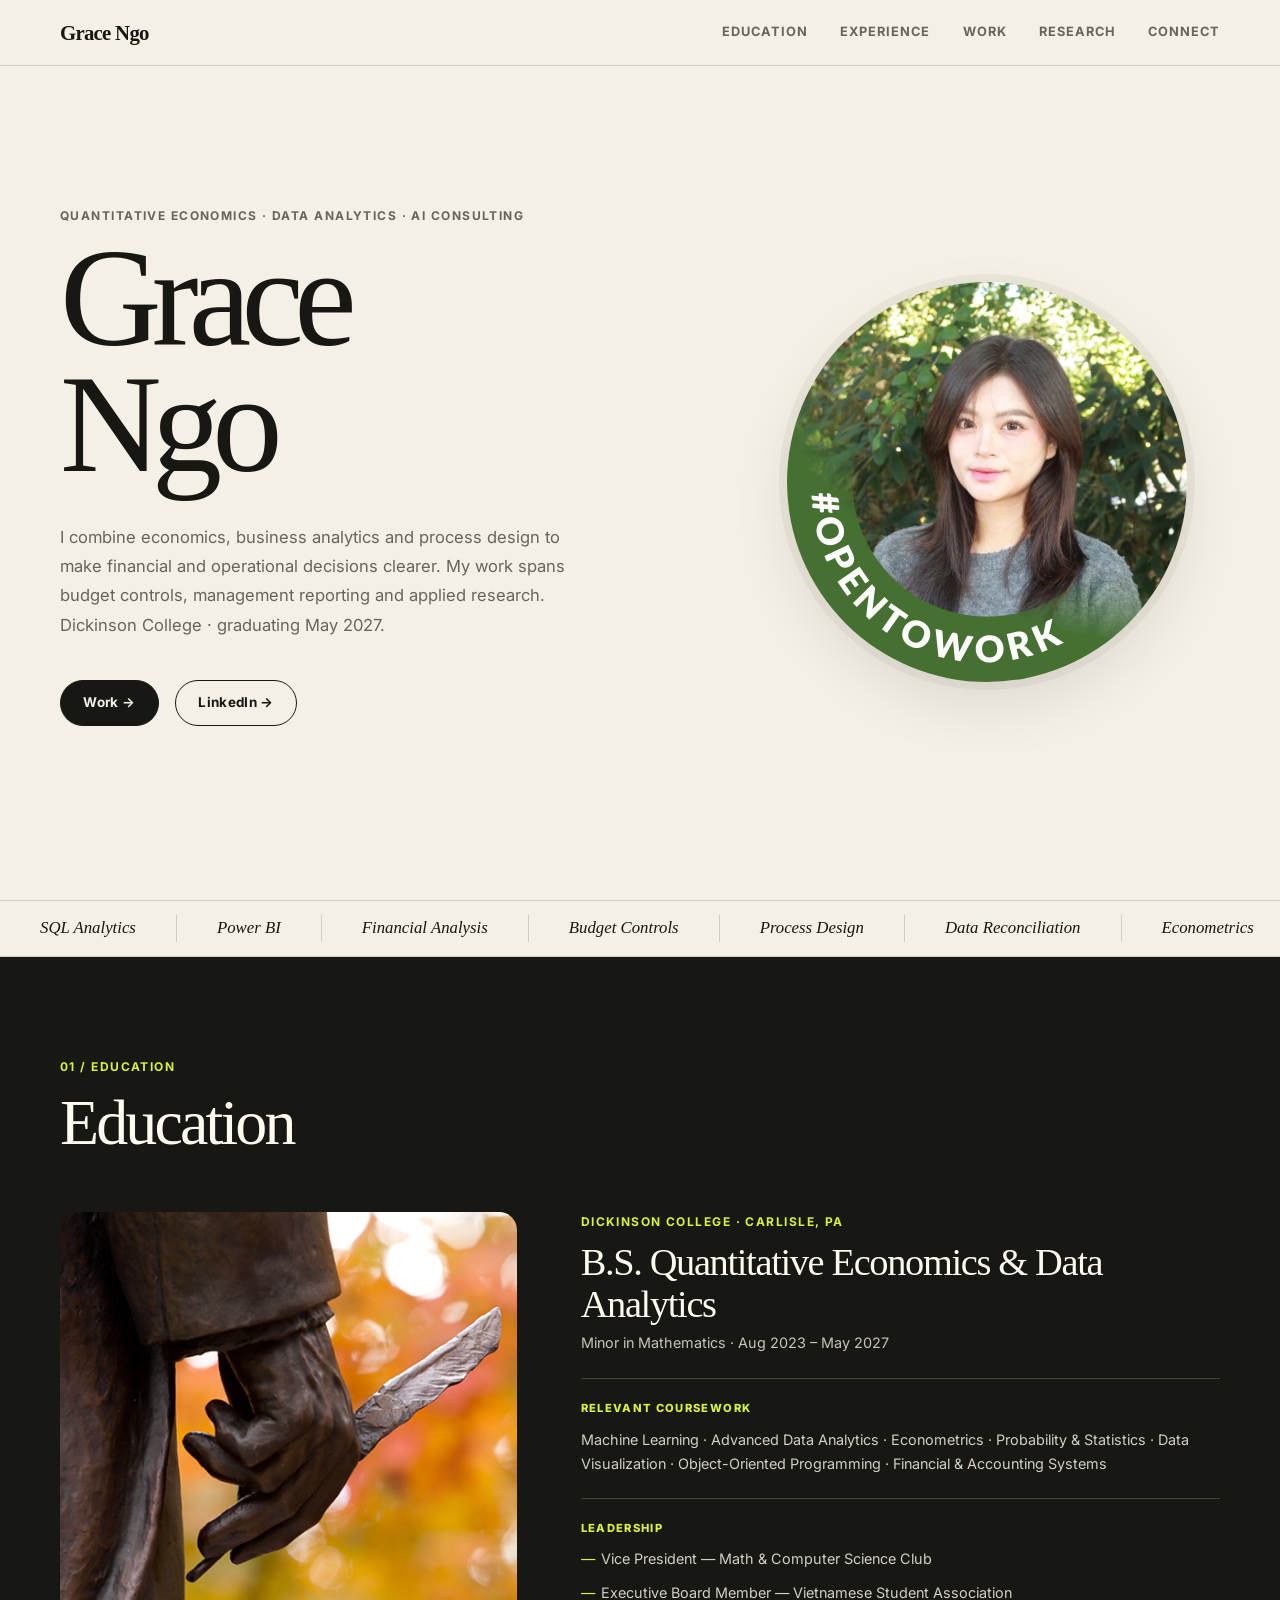
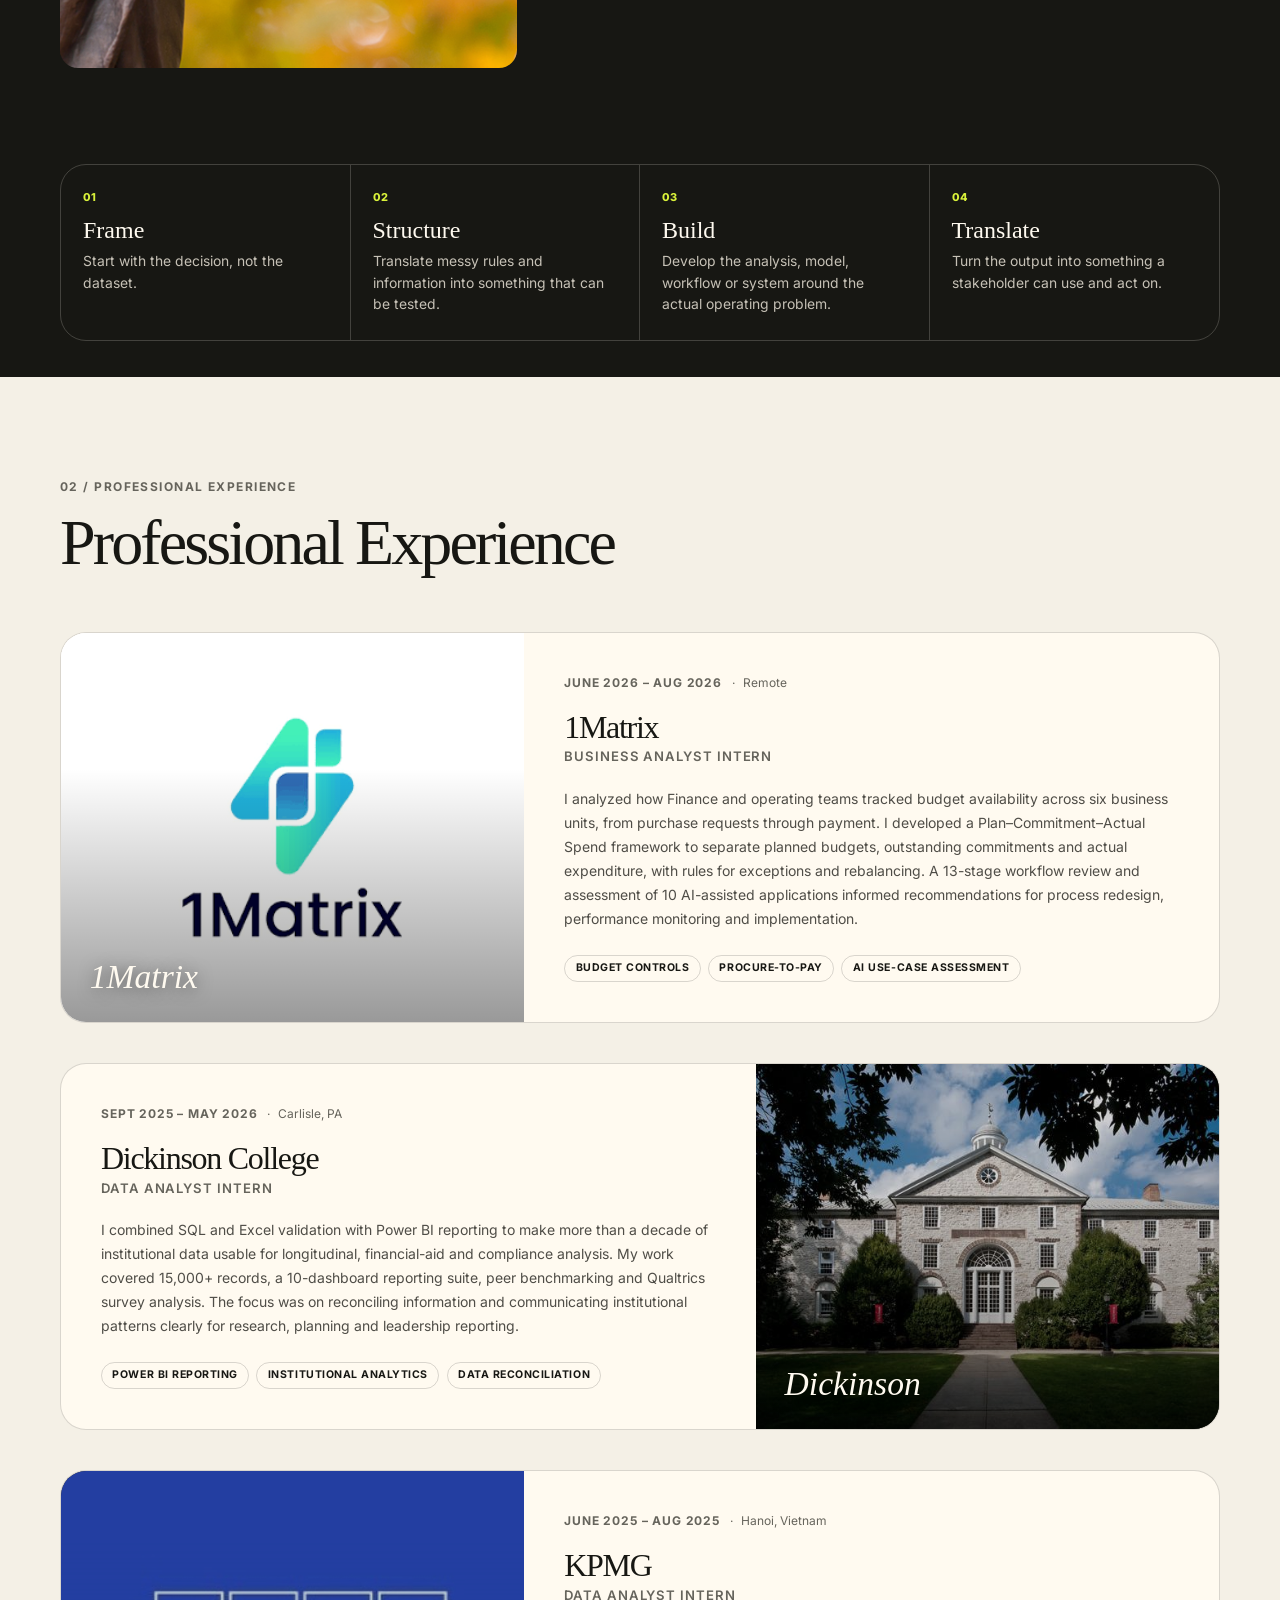
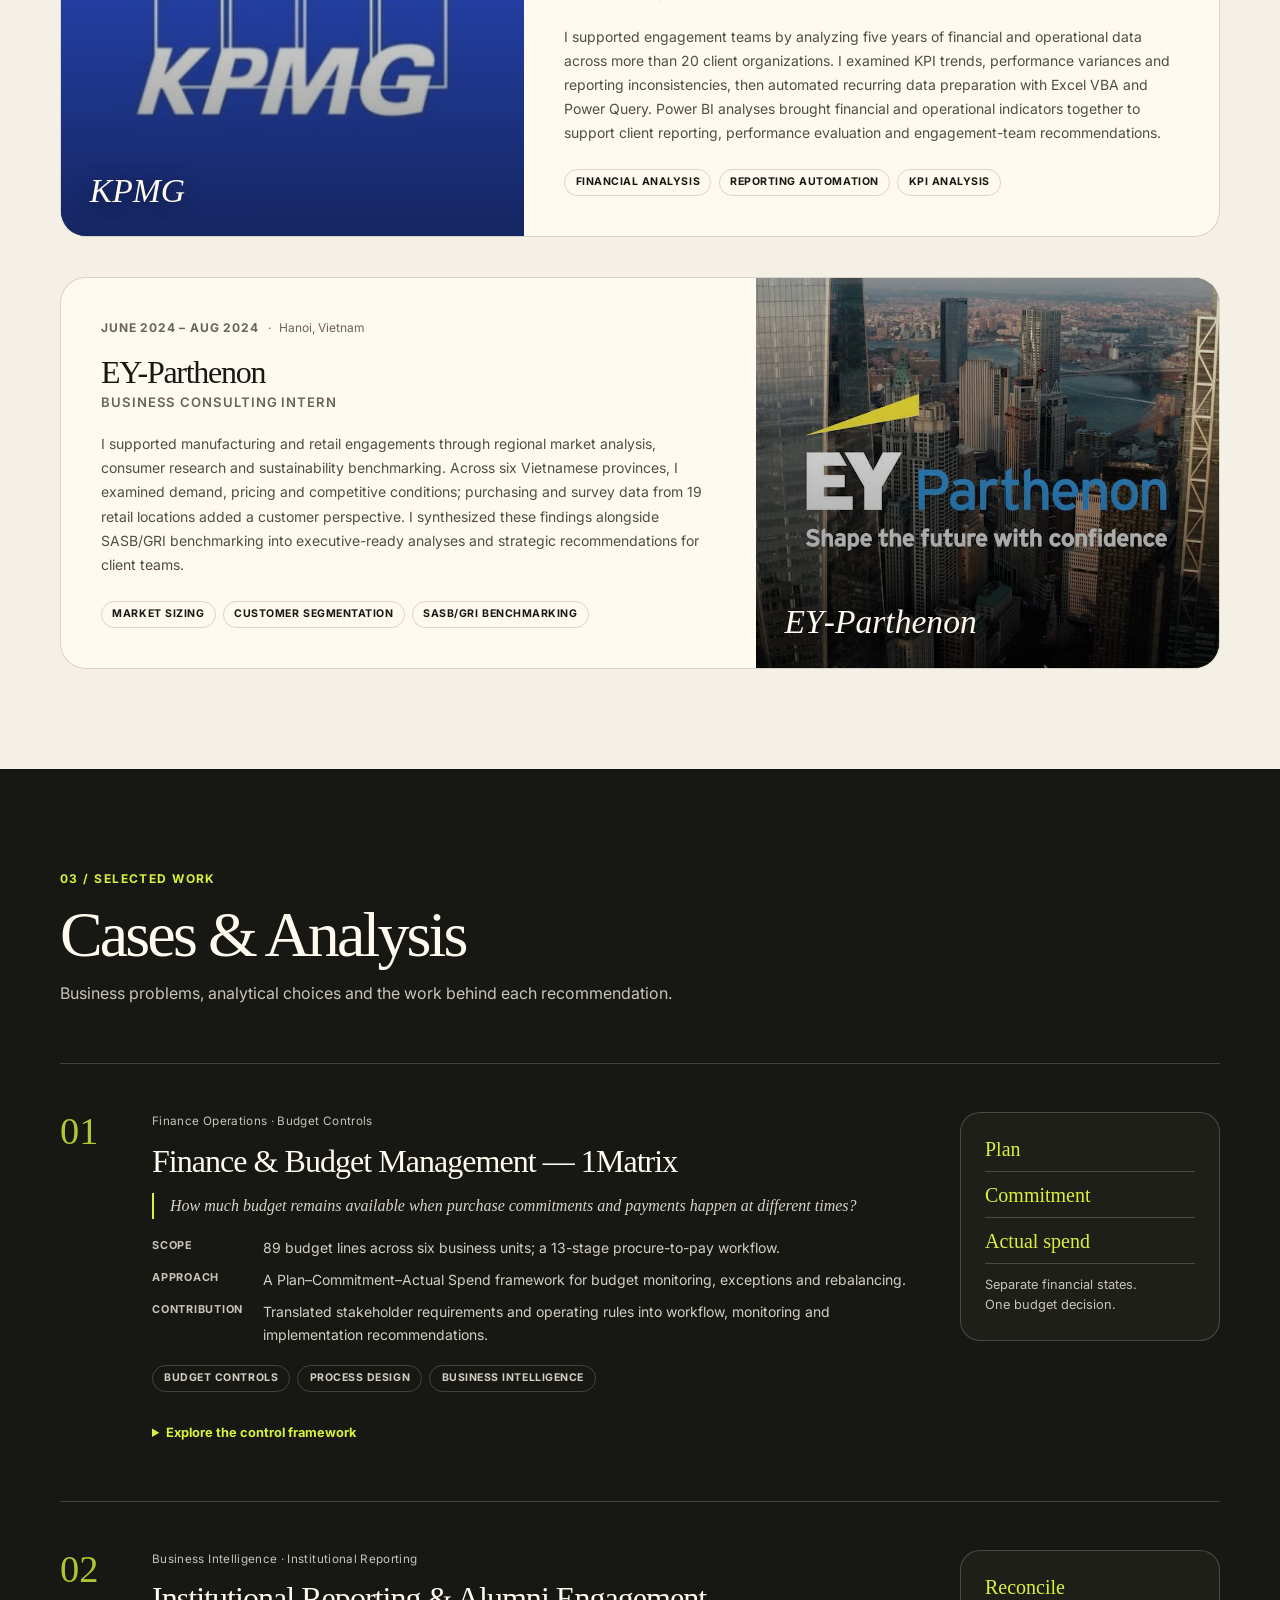
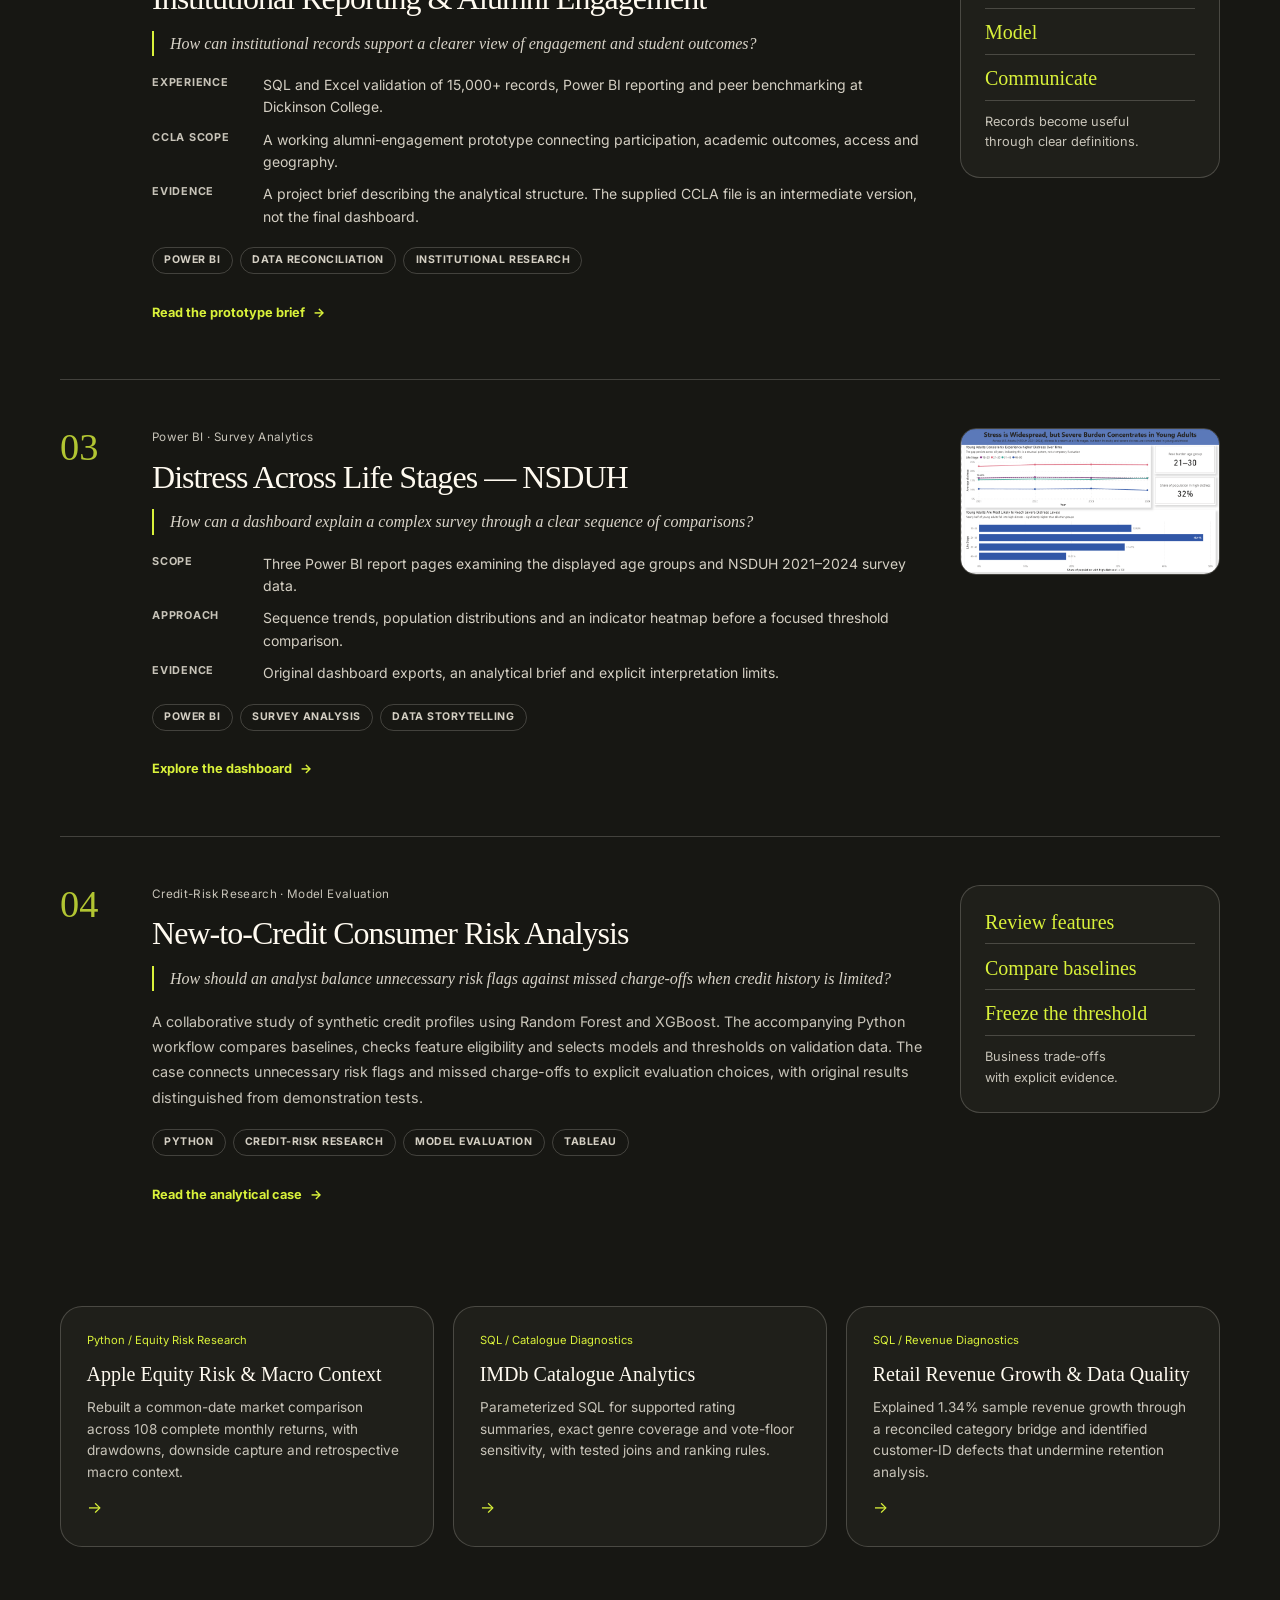
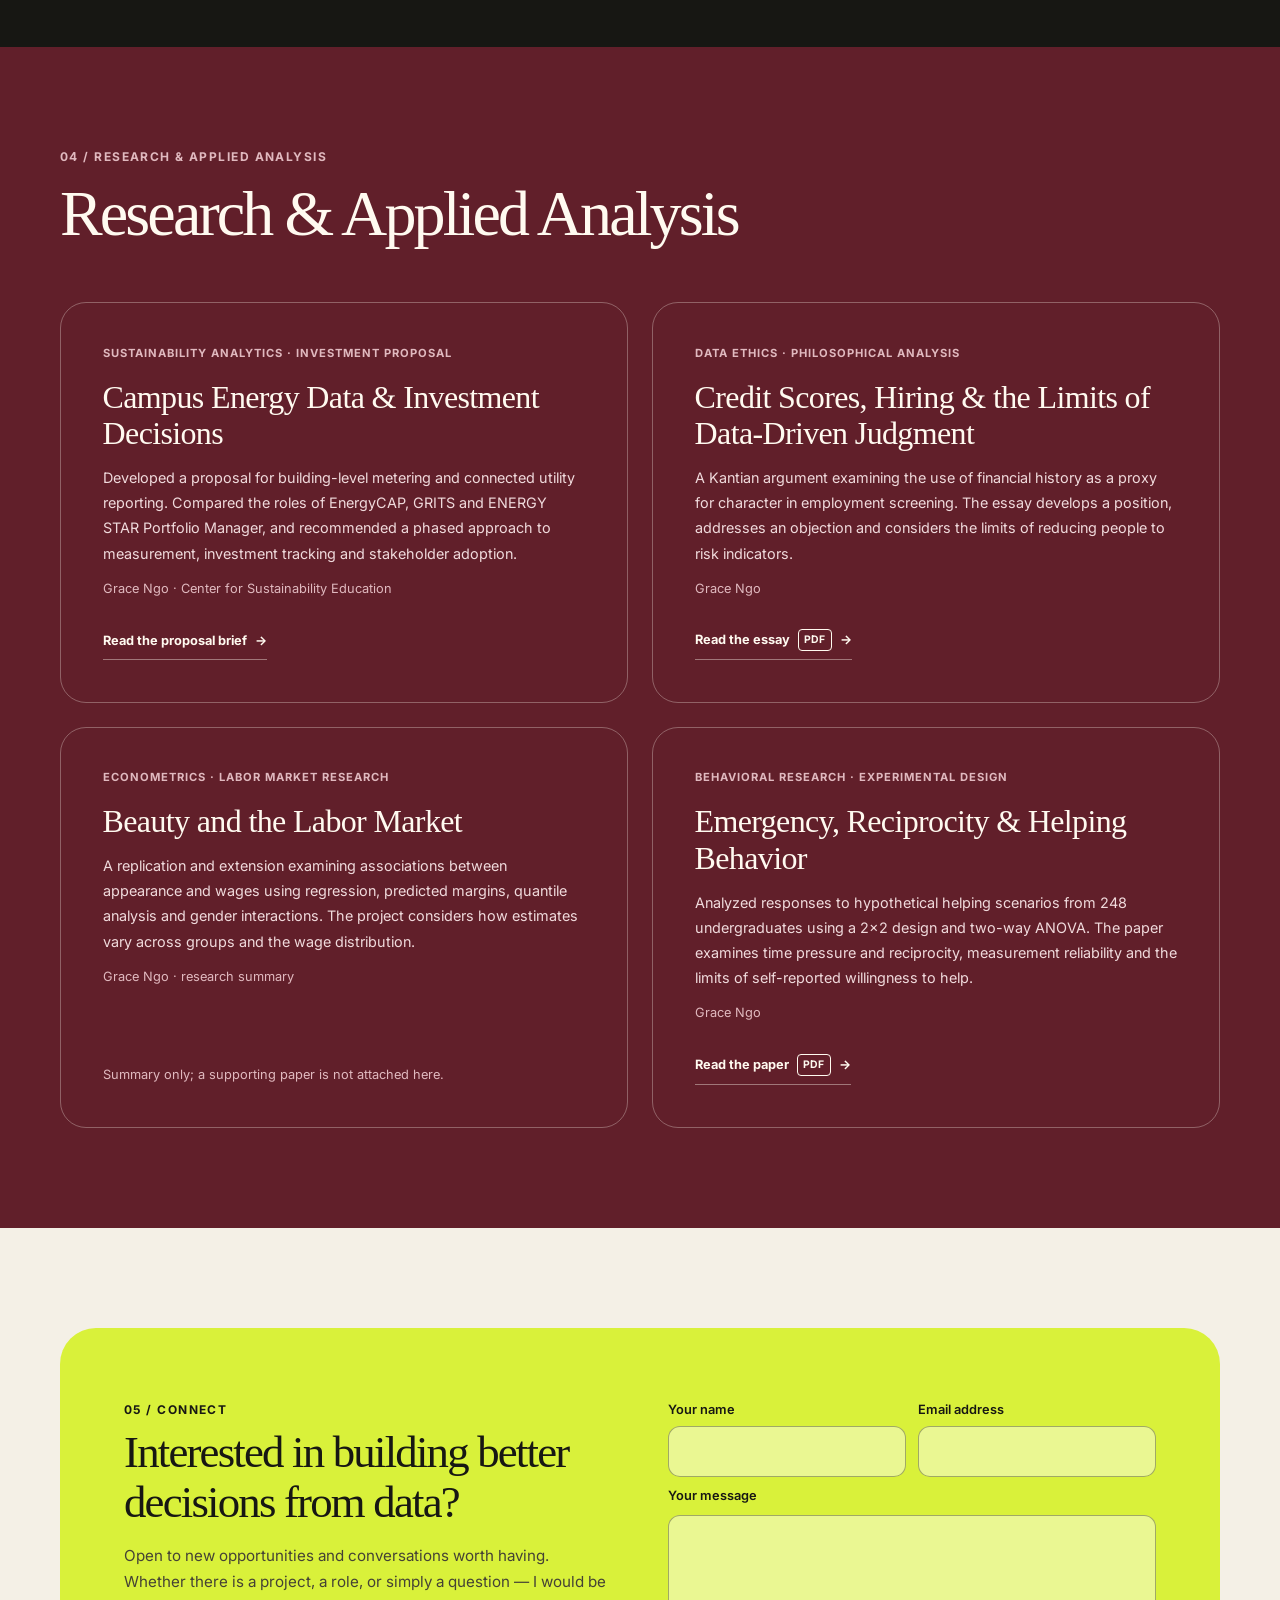
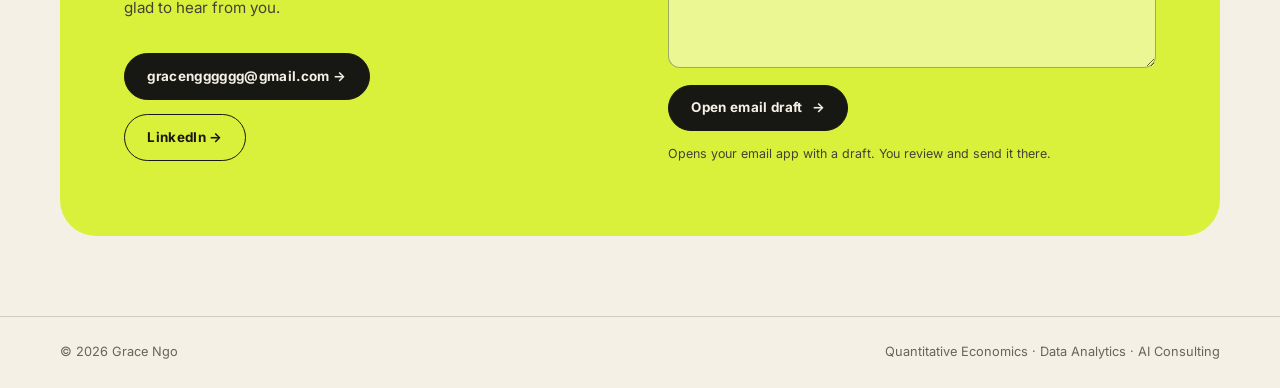
==== index.html @ 72fd86d3 "Publish final portfolio at canonical URL and update internship titles" ====
<!doctype html>
<html lang="en">
<head>
  <meta charset="UTF-8" />
  <meta name="viewport" content="width=device-width, initial-scale=1.0" />
  <title>Grace Ngo | Quantitative Economics &amp; Data Analytics</title>
  <meta name="description" content="Grace Ngo — working across financial systems, business intelligence, risk modeling, consulting and applied research." />
  <link rel="canonical" href="https://gracengg.github.io/" />
  <link rel="icon" type="image/svg+xml" href="favicon.svg" />
  <meta property="og:type" content="website" />
  <meta property="og:title" content="Grace Ngo | Data Analytics &amp; AI Consulting" />
  <meta property="og:description" content="Financial systems, business intelligence, risk modeling and AI consulting." />
  <meta property="og:url" content="https://gracengg.github.io/" />
  <meta property="og:image" content="https://gracengg.github.io/images/og-preview.jpg" />
  <link rel="stylesheet" href="css/style.css" />
  <link rel="preconnect" href="https://fonts.googleapis.com" />
  <link rel="preconnect" href="https://fonts.gstatic.com" crossorigin />
  <link href="https://fonts.googleapis.com/css2?family=Inter:wght@400;500;600;700;800&display=swap" rel="stylesheet" />
</head>
<body>

  <a class="skip-link" href="#main-content">Skip to content</a>

  <!-- NAV -->
  <nav class="navbar" id="navbar" aria-label="Main navigation">
    <div class="nav-inner">
      <a class="nav-brand" href="#home">Grace Ngo</a>
      <div class="nav-menu" id="nav-menu">
        <a href="#education" class="nav-link">Education</a>
        <a href="#experience" class="nav-link">Experience</a>
        <a href="#projects" class="nav-link">Work</a>
        <a href="#research" class="nav-link">Research</a>
        <a href="#contact" class="nav-link">Connect</a>
      </div>
      <button class="nav-toggle" id="nav-toggle" type="button" aria-label="Open navigation" aria-controls="nav-menu" aria-expanded="false">
        <span class="bar"></span>
        <span class="bar"></span>
        <span class="bar"></span>
      </button>
    </div>
  </nav>

  <main id="main-content">
  <!-- HERO -->
  <section id="home" class="hero">
    <div class="hero-inner">
      <div class="hero-left reveal">
        <p class="eyebrow">Quantitative Economics &middot; Data Analytics &middot; AI Consulting</p>
        <h1 class="hero-name">Grace<br>Ngo</h1>
        <p class="hero-desc">I combine economics, business analytics and process design to make financial and operational decisions clearer. My work spans budget controls, management reporting and applied research. Dickinson College &middot; graduating May 2027.</p>
        <div class="hero-cta">
          <a href="#projects" class="btn btn-dark">Work &rarr;</a>
          <a href="https://www.linkedin.com/in/gracee-ngo/" class="btn btn-outline" target="_blank" rel="noopener">LinkedIn &rarr;</a>
        </div>
      </div>
      <div class="hero-right reveal" style="transition-delay:.18s">
        <div class="profile-ring">
          <img src="images/Profile.jpeg" alt="Grace Ngo" data-fallback="images/placeholder.svg" />
        </div>
      </div>
    </div>
  </section>

  <!-- TICKER -->
  <div class="ticker" aria-hidden="true">
    <div class="ticker-track">
      <span>SQL Analytics</span><span>Power BI</span><span>Financial Analysis</span><span>Budget Controls</span><span>Process Design</span><span>Data Reconciliation</span><span>Econometrics</span><span>AI Use-Case Assessment</span>
      <span>SQL Analytics</span><span>Power BI</span><span>Financial Analysis</span><span>Budget Controls</span><span>Process Design</span><span>Data Reconciliation</span><span>Econometrics</span><span>AI Use-Case Assessment</span>
    </div>
  </div>

  <!-- EDUCATION -->
  <section id="education" class="section section-dark">
    <div class="wrap">
      <div class="section-head">
        <span class="section-label acid">01 / Education</span>
        <h2 class="section-title light">Education</h2>
      </div>
      <div class="edu-grid">
        <div class="edu-img-col reveal">
          <img src="images/Dickinson.jpg" alt="Dickinson College campus" class="edu-img" data-fallback="images/placeholder.svg" />
        </div>
        <div class="edu-content reveal" style="transition-delay:.15s">
          <p class="eyebrow acid-text">Dickinson College &middot; Carlisle, PA</p>
          <h3 class="edu-name">B.S. Quantitative Economics &amp; Data Analytics</h3>
          <p class="edu-minor">Minor in Mathematics &middot; Aug 2023 &ndash; May 2027</p>

          <div class="edu-box">
            <p class="box-label">Relevant Coursework</p>
            <p class="box-text">
              Machine Learning &middot; Advanced Data Analytics &middot; Econometrics &middot;
              Probability &amp; Statistics &middot; Data Visualization &middot;
              Object-Oriented Programming &middot; Financial &amp; Accounting Systems
            </p>
          </div>

          <div class="edu-box">
            <p class="box-label">Leadership</p>
            <ul class="leadership-list">
              <li>Vice President &mdash; Math &amp; Computer Science Club</li>
              <li>Executive Board Member &mdash; Vietnamese Student Association</li>
            </ul>
          </div>
        </div>
      </div>
    </div>
  </section>

  <!-- HOW I WORK -->
  <div class="story-strip">
    <div class="wrap story-grid reveal">
      <div class="story-step">
        <small>01</small>
        <h3>Frame</h3>
        <p>Start with the decision, not the dataset.</p>
      </div>
      <div class="story-step">
        <small>02</small>
        <h3>Structure</h3>
        <p>Translate messy rules and information into something that can be tested.</p>
      </div>
      <div class="story-step">
        <small>03</small>
        <h3>Build</h3>
        <p>Develop the analysis, model, workflow or system around the actual operating problem.</p>
      </div>
      <div class="story-step">
        <small>04</small>
        <h3>Translate</h3>
        <p>Turn the output into something a stakeholder can use and act on.</p>
      </div>
    </div>
  </div>

  <!-- EXPERIENCE -->
  <section id="experience" class="section section-light" aria-labelledby="experience-heading">
    <div class="wrap">
      <div class="section-head">
        <span class="section-label muted">02 / Professional Experience</span>
        <h2 class="section-title dark" id="experience-heading">Professional Experience</h2>
      </div>
      <div class="exp-list">

        <!-- 1Matrix -->
        <article class="exp-item reveal" aria-labelledby="experience-1matrix-company experience-1matrix-role">
          <div class="exp-img-panel logo-panel">
            <img src="images/1matrix.png" alt="" loading="lazy" decoding="async" data-fallback="images/placeholder.svg" />
            <div class="exp-img-overlay" aria-hidden="true">
              <span class="exp-co-name">1Matrix</span>
            </div>
          </div>
          <div class="exp-content">
            <div class="exp-meta">
              <span class="exp-date"><time datetime="2026-06">June 2026</time> &ndash; <time datetime="2026-08">Aug 2026</time></span>
              <span class="exp-loc">Remote</span>
            </div>
            <h3 class="exp-company" id="experience-1matrix-company">1Matrix</h3>
            <p class="exp-role" id="experience-1matrix-role">Business Analyst Intern</p>
            <p class="exp-para">I analyzed how Finance and operating teams tracked budget availability across six business units, from purchase requests through payment. I developed a Plan&ndash;Commitment&ndash;Actual Spend framework to separate planned budgets, outstanding commitments and actual expenditure, with rules for exceptions and rebalancing. A 13-stage workflow review and assessment of 10 AI-assisted applications informed recommendations for process redesign, performance monitoring and implementation.</p>
            <div class="exp-tags">
              <span class="etag">Budget Controls</span>
              <span class="etag">Procure-to-Pay</span>
              <span class="etag">AI Use-Case Assessment</span>
            </div>
          </div>
        </article>

        <!-- Dickinson College -->
        <article class="exp-item reveal" aria-labelledby="experience-dickinson-company experience-dickinson-role">
          <div class="exp-img-panel">
            <img src="images/east-college.jpg" alt="" loading="lazy" decoding="async" data-fallback="images/placeholder.svg" />
            <div class="exp-img-overlay" aria-hidden="true">
              <span class="exp-co-name">Dickinson</span>
            </div>
          </div>
          <div class="exp-content">
            <div class="exp-meta">
              <span class="exp-date"><time datetime="2025-09">Sept 2025</time> &ndash; <time datetime="2026-05">May 2026</time></span>
              <span class="exp-loc">Carlisle, PA</span>
            </div>
            <h3 class="exp-company" id="experience-dickinson-company">Dickinson College</h3>
            <p class="exp-role" id="experience-dickinson-role">Data Analyst Intern</p>
            <p class="exp-para">I combined SQL and Excel validation with Power BI reporting to make more than a decade of institutional data usable for longitudinal, financial-aid and compliance analysis. My work covered 15,000+ records, a 10-dashboard reporting suite, peer benchmarking and Qualtrics survey analysis. The focus was on reconciling information and communicating institutional patterns clearly for research, planning and leadership reporting.</p>
            <div class="exp-tags">
              <span class="etag">Power BI Reporting</span>
              <span class="etag">Institutional Analytics</span>
              <span class="etag">Data Reconciliation</span>
            </div>
          </div>
        </article>

        <!-- KPMG -->
        <article class="exp-item reveal" aria-labelledby="experience-kpmg-company experience-kpmg-role">
          <div class="exp-img-panel">
            <img src="images/KPMG.jpeg" alt="" loading="lazy" decoding="async" data-fallback="images/placeholder.svg" />
            <div class="exp-img-overlay" aria-hidden="true">
              <span class="exp-co-name">KPMG</span>
            </div>
          </div>
          <div class="exp-content">
            <div class="exp-meta">
              <span class="exp-date"><time datetime="2025-06">June 2025</time> &ndash; <time datetime="2025-08">Aug 2025</time></span>
              <span class="exp-loc">Hanoi, Vietnam</span>
            </div>
            <h3 class="exp-company" id="experience-kpmg-company">KPMG</h3>
            <p class="exp-role" id="experience-kpmg-role">Data Analyst Intern</p>
            <p class="exp-para">I supported engagement teams by analyzing five years of financial and operational data across more than 20 client organizations. I examined KPI trends, performance variances and reporting inconsistencies, then automated recurring data preparation with Excel VBA and Power Query. Power BI analyses brought financial and operational indicators together to support client reporting, performance evaluation and engagement-team recommendations.</p>
            <div class="exp-tags">
              <span class="etag">Financial Analysis</span>
              <span class="etag">Reporting Automation</span>
              <span class="etag">KPI Analysis</span>
            </div>
          </div>
        </article>

        <!-- EY-Parthenon -->
        <article class="exp-item reveal" aria-labelledby="experience-ey-company experience-ey-role">
          <div class="exp-img-panel">
            <img src="images/EY-Parthenon.png" alt="" loading="lazy" decoding="async" data-fallback="images/placeholder.svg" />
            <div class="exp-img-overlay" aria-hidden="true">
              <span class="exp-co-name">EY&#8209;Parthenon</span>
            </div>
          </div>
          <div class="exp-content">
            <div class="exp-meta">
              <span class="exp-date"><time datetime="2024-06">June 2024</time> &ndash; <time datetime="2024-08">Aug 2024</time></span>
              <span class="exp-loc">Hanoi, Vietnam</span>
            </div>
            <h3 class="exp-company" id="experience-ey-company">EY-Parthenon</h3>
            <p class="exp-role" id="experience-ey-role">Business Consulting Intern</p>
            <p class="exp-para">I supported manufacturing and retail engagements through regional market analysis, consumer research and sustainability benchmarking. Across six Vietnamese provinces, I examined demand, pricing and competitive conditions; purchasing and survey data from 19 retail locations added a customer perspective. I synthesized these findings alongside SASB/GRI benchmarking into executive-ready analyses and strategic recommendations for client teams.</p>
            <div class="exp-tags">
              <span class="etag">Market Sizing</span>
              <span class="etag">Customer Segmentation</span>
              <span class="etag">SASB/GRI Benchmarking</span>
            </div>
          </div>
        </article>

      </div>
    </div>
  </section>

  <!-- SELECTED WORK -->
  <section id="projects" class="section section-dark" aria-labelledby="projects-heading">
    <div class="wrap">
      <div class="section-head">
        <span class="section-label acid">03 / Selected Work</span>
        <h2 class="section-title light" id="projects-heading">Cases &amp; Analysis</h2>
        <p class="section-sub-light">Business problems, analytical choices and the work behind each recommendation.</p>
      </div>

      <article class="project-row reveal" aria-labelledby="finance-title">
        <span class="proj-num acid-text" aria-hidden="true">01</span>
        <div class="proj-main">
          <p class="project-status">Finance Operations &middot; Budget Controls</p>
          <h3 class="proj-title" id="finance-title">Finance &amp; Budget Management &mdash; 1Matrix</h3>
          <p class="proj-q">How much budget remains available when purchase commitments and payments happen at different times?</p>
          <dl class="case-lines">
            <dt>Scope</dt><dd>89 budget lines across six business units; a 13-stage procure-to-pay workflow.</dd>
            <dt>Approach</dt><dd>A Plan&ndash;Commitment&ndash;Actual Spend framework for budget monitoring, exceptions and rebalancing.</dd>
            <dt>Contribution</dt><dd>Translated stakeholder requirements and operating rules into workflow, monitoring and implementation recommendations.</dd>
          </dl>
          <div class="proj-tags"><span class="ptag">Budget Controls</span><span class="ptag">Process Design</span><span class="ptag">Business Intelligence</span></div>
          <details class="case-disclosure">
            <summary>Explore the control framework</summary>
            <div class="detail-grid detail-grid-2">
              <div class="detail-box"><h4>Separate the stages</h4><p>Track planned budgets, outstanding commitments and recorded spending separately, so an expenditure is not counted repeatedly as it moves through the procurement process.</p></div>
              <div class="detail-box"><h4>Make exceptions explicit</h4><p>Define approval, exception and rebalancing rules alongside the calculation, rather than treating a dashboard total as the whole decision.</p></div>
              <div class="detail-box"><h4>Assess AI applications</h4><p>Evaluated 10 AI-assisted applications and their potential contribution to workflow redesign and performance monitoring.</p></div>
              <div class="detail-box"><h4>Define the deliverable</h4><p>The portfolio describes framework design and implementation recommendations. It does not claim a deployed enterprise system or measured savings.</p></div>
            </div>
          </details>
        </div>
        <aside class="project-aside" aria-label="Framework stages"><span>Plan</span><span>Commitment</span><span>Actual spend</span><p>Separate financial states.<br>One budget decision.</p></aside>
      </article>

      <article class="project-row reveal" aria-labelledby="institutional-title">
        <span class="proj-num acid-text" aria-hidden="true">02</span>
        <div class="proj-main">
          <p class="project-status">Business Intelligence &middot; Institutional Reporting</p>
          <h3 class="proj-title" id="institutional-title">Institutional Reporting &amp; Alumni Engagement</h3>
          <p class="proj-q">How can institutional records support a clearer view of engagement and student outcomes?</p>
          <dl class="case-lines">
            <dt>Experience</dt><dd>SQL and Excel validation of 15,000+ records, Power BI reporting and peer benchmarking at Dickinson College.</dd>
            <dt>CCLA scope</dt><dd>A working alumni-engagement prototype connecting participation, academic outcomes, access and geography.</dd>
            <dt>Evidence</dt><dd>A project brief describing the analytical structure. The supplied CCLA file is an intermediate version, not the final dashboard.</dd>
          </dl>
          <div class="proj-tags"><span class="ptag">Power BI</span><span class="ptag">Data Reconciliation</span><span class="ptag">Institutional Research</span></div>
          <a class="proj-link" href="case-studies/institutional-analytics.html">Read the prototype brief <span aria-hidden="true">&rarr;</span></a>
        </div>
        <aside class="project-aside" aria-label="Reporting workflow"><span>Reconcile</span><span>Model</span><span>Communicate</span><p>Records become useful<br>through clear definitions.</p></aside>
      </article>

      <article class="project-row project-row-evidence reveal" aria-labelledby="nsduh-title">
        <span class="proj-num acid-text" aria-hidden="true">03</span>
        <div class="proj-main">
          <p class="project-status">Power BI &middot; Survey Analytics</p>
          <h3 class="proj-title" id="nsduh-title">Distress Across Life Stages &mdash; NSDUH</h3>
          <p class="proj-q">How can a dashboard explain a complex survey through a clear sequence of comparisons?</p>
          <dl class="case-lines">
            <dt>Scope</dt><dd>Three Power BI report pages examining the displayed age groups and NSDUH 2021&ndash;2024 survey data.</dd>
            <dt>Approach</dt><dd>Sequence trends, population distributions and an indicator heatmap before a focused threshold comparison.</dd>
            <dt>Evidence</dt><dd>Original dashboard exports, an analytical brief and explicit interpretation limits.</dd>
          </dl>
          <div class="proj-tags"><span class="ptag">Power BI</span><span class="ptag">Survey Analysis</span><span class="ptag">Data Storytelling</span></div>
          <a class="proj-link" href="case-studies/nsduh-dashboard.html">Explore the dashboard <span aria-hidden="true">&rarr;</span></a>
        </div>
        <a class="project-preview" href="case-studies/nsduh-dashboard.html" aria-label="Open the NSDUH dashboard case study"><img src="images/projects/nsduh-stress.png" alt="Dashboard comparing distress across four age groups and the years 2021 to 2024." width="1730" height="970" loading="lazy" decoding="async" /></a>
      </article>

      <article class="project-row reveal" aria-labelledby="risk-title">
        <span class="proj-num acid-text" aria-hidden="true">04</span>
        <div class="proj-main">
          <p class="project-status">Credit-Risk Research &middot; Model Evaluation</p>
          <h3 class="proj-title" id="risk-title">New-to-Credit Consumer Risk Analysis</h3>
          <p class="proj-q">How should an analyst balance unnecessary risk flags against missed charge-offs when credit history is limited?</p>
          <p class="proj-desc">A collaborative study of synthetic credit profiles using Random Forest and XGBoost. The accompanying Python workflow compares baselines, checks feature eligibility and selects models and thresholds on validation data. The case connects unnecessary risk flags and missed charge-offs to explicit evaluation choices, with original results distinguished from demonstration tests.</p>
          <div class="proj-tags"><span class="ptag">Python</span><span class="ptag">Credit-Risk Research</span><span class="ptag">Model Evaluation</span><span class="ptag">Tableau</span></div>
          <a class="proj-link" href="case-studies/new-to-credit.html">Read the analytical case <span aria-hidden="true">&rarr;</span></a>
        </div>
        <aside class="project-aside" aria-label="Evaluation workflow"><span>Review features</span><span>Compare baselines</span><span>Freeze the threshold</span><p>Business trade-offs<br>with explicit evidence.</p></aside>
      </article>

      <div class="mini-projects reveal" aria-label="Additional analytical work">
        <a href="case-studies/apple-equity-risk.html" class="mini-card"><small>Python / Equity Risk Research</small><h3>Apple Equity Risk &amp; Macro Context</h3><p>Rebuilt a common-date market comparison across 108 complete monthly returns, with drawdowns, downside capture and retrospective macro context.</p><span class="mini-arrow" aria-hidden="true">&rarr;</span></a>
        <a href="case-studies/imdb-catalogue.html" class="mini-card"><small>SQL / Catalogue Diagnostics</small><h3>IMDb Catalogue Analytics</h3><p>Parameterized SQL for supported rating summaries, exact genre coverage and vote-floor sensitivity, with tested joins and ranking rules.</p><span class="mini-arrow" aria-hidden="true">&rarr;</span></a>
        <a href="case-studies/retail-revenue.html" class="mini-card"><small>SQL / Revenue Diagnostics</small><h3>Retail Revenue Growth &amp; Data Quality</h3><p>Explained 1.34% sample revenue growth through a reconciled category bridge and identified customer-ID defects that undermine retention analysis.</p><span class="mini-arrow" aria-hidden="true">&rarr;</span></a>
      </div>
    </div>
  </section>

  <!-- RESEARCH -->
  <section id="research" class="section section-wine" aria-labelledby="research-heading">
    <div class="wrap">
      <div class="section-head"><span class="section-label light-muted">04 / Research &amp; Applied Analysis</span><h2 class="section-title light" id="research-heading">Research &amp; Applied Analysis</h2></div>
      <div class="research-grid">
        <article class="research-card reveal"><div><p class="research-type">Sustainability Analytics &middot; Investment Proposal</p><h3 class="research-title">Campus Energy Data &amp; Investment Decisions</h3><p class="research-desc">Developed a proposal for building-level metering and connected utility reporting. Compared the roles of EnergyCAP, GRITS and ENERGY STAR Portfolio Manager, and recommended a phased approach to measurement, investment tracking and stakeholder adoption.</p><p class="research-author">Grace Ngo &middot; Center for Sustainability Education</p></div><a href="case-studies/campus-energy.html" class="research-link">Read the proposal brief <span aria-hidden="true">&rarr;</span></a></article>
        <article class="research-card reveal"><div><p class="research-type">Data Ethics &middot; Philosophical Analysis</p><h3 class="research-title">Credit Scores, Hiring &amp; the Limits of Data-Driven Judgment</h3><p class="research-desc">A Kantian argument examining the use of financial history as a proxy for character in employment screening. The essay develops a position, addresses an objection and considers the limits of reducing people to risk indicators.</p><p class="research-author">Grace Ngo</p></div><a href="publications/credit-hiring-ethics.pdf" class="research-link">Read the essay <span class="file-type">PDF</span> <span aria-hidden="true">&rarr;</span></a></article>
        <article class="research-card reveal"><div><p class="research-type">Econometrics &middot; Labor Market Research</p><h3 class="research-title">Beauty and the Labor Market</h3><p class="research-desc">A replication and extension examining associations between appearance and wages using regression, predicted margins, quantile analysis and gender interactions. The project considers how estimates vary across groups and the wage distribution.</p><p class="research-author">Grace Ngo &middot; research summary</p></div><p class="research-note">Summary only; a supporting paper is not attached here.</p></article>
        <article class="research-card reveal"><div><p class="research-type">Behavioral Research &middot; Experimental Design</p><h3 class="research-title">Emergency, Reciprocity &amp; Helping Behavior</h3><p class="research-desc">Analyzed responses to hypothetical helping scenarios from 248 undergraduates using a 2&times;2 design and two-way ANOVA. The paper examines time pressure and reciprocity, measurement reliability and the limits of self-reported willingness to help.</p><p class="research-author">Grace Ngo</p></div><a href="publications/paper1.pdf" class="research-link">Read the paper <span class="file-type">PDF</span> <span aria-hidden="true">&rarr;</span></a></article>
      </div>
    </div>
  </section>

  <!-- CONNECT -->
  <section id="contact" class="section contact-section">
    <div class="wrap">
      <div class="contact-box reveal">
        <div class="contact-left">
          <p class="eyebrow ink">05 / Connect</p>
          <h2 class="contact-title">Interested in building better decisions from data?</h2>
          <p class="contact-sub">Open to new opportunities and conversations worth having. Whether there is a project, a role, or simply a question &mdash; I would be glad to hear from you.</p>
          <div class="contact-links">
            <a href="mailto:gracengggggg@gmail.com" class="btn btn-dark">gracengggggg@gmail.com &rarr;</a>
            <a href="https://www.linkedin.com/in/gracee-ngo/" class="btn btn-outline" target="_blank" rel="noopener">LinkedIn &rarr;</a>
          </div>
        </div>
        <div class="contact-right">
          <form class="contact-form" id="contact-form" action="mailto:gracengggggg@gmail.com" method="get">
            <div class="cf-row">
              <div class="field"><label for="cf-name">Your name</label><input type="text" id="cf-name" name="name" autocomplete="name" required maxlength="120" /></div>
              <div class="field"><label for="cf-email">Email address</label><input type="email" id="cf-email" name="email" autocomplete="email" required maxlength="254" /></div>
            </div>
            <label for="cf-msg">Your message</label><textarea id="cf-msg" name="body" rows="5" required maxlength="5000" aria-describedby="contact-note"></textarea>
            <button type="submit" class="btn btn-dark">Open email draft <span aria-hidden="true">&rarr;</span></button><p id="contact-note" class="form-note">Opens your email app with a draft. You review and send it there.</p>
          </form>
        </div>
      </div>
    </div>
  </section>

  </main>

  <footer class="site-footer">
    <div class="wrap footer-inner">
      <span>&copy; 2026 Grace Ngo</span>
      <span>Quantitative Economics &middot; Data Analytics &middot; AI Consulting</span>
    </div>
  </footer>

  <script src="js/script.js" defer></script>
</body>
</html>
---- css/style.css ----
/* Grace Ngo — shared site styles. Components precede responsive overrides. */

/* 1. Tokens, reset and accessibility */
:root {
  --paper: #f4f0e6;
  --ink: #171713;
  --acid: #d9f13a;
  --wine: #611f2a;
  --cream: #fffaf0;
  --muted: #66645c;
  --card: #ebe6da;
  --line: rgba(23, 23, 19, .16);
  --line-light: rgba(244, 240, 230, .2);
  --serif: Georgia, 'Times New Roman', serif;
  --sans: Inter, ui-sans-serif, system-ui, -apple-system, 'Segoe UI', sans-serif;
  --ease: cubic-bezier(.16, 1, .3, 1);
  --max: 1160px;
}
*, *::before, *::after { box-sizing: border-box; margin: 0; padding: 0; }
html { font-size: 16px; scroll-behavior: smooth; scroll-padding-top: 90px; }
body { background: var(--paper); color: var(--ink); font: 400 1rem / 1.6 var(--sans); -webkit-font-smoothing: antialiased; }
a { color: inherit; text-decoration: none; }
img { display: block; max-width: 100%; }
ul { list-style: none; }
button, input, textarea { font: inherit; }
button, summary { cursor: pointer; }
:focus-visible { outline: 3px solid var(--wine); outline-offset: 4px; }
:is(.section-dark, .section-wine) :focus-visible { outline-color: var(--acid); }
.skip-link { position: fixed; top: 10px; left: 12px; z-index: 300; padding: .7rem 1rem; background: var(--ink); color: var(--cream); transform: translateY(-180%); }
.skip-link:focus { transform: translateY(0); }
.wrap, .nav-inner, .hero-inner { width: min(var(--max), calc(100% - 44px)); margin-inline: auto; }
.section { padding-block: 100px; }
.section-dark { background: var(--ink); }
.section-light { background: var(--paper); }
.section-wine { background: var(--wine); }
.acid-text { color: var(--acid); }
.reveal-pending { opacity: 0; transform: translateY(24px); }
.reveal { transition: opacity .7s var(--ease), transform .7s var(--ease); }
.reveal.visible { opacity: 1; transform: none; }

/* 2. Shared typography and controls */
.eyebrow, .section-label { display: block; font-size: .75rem; font-weight: 700; text-transform: uppercase; letter-spacing: .12em; }
.eyebrow { color: var(--muted); margin-bottom: .6rem; }
.eyebrow.acid-text, .section-label.acid { color: var(--acid); }
.eyebrow.ink { color: var(--ink); }
.section-label { margin-bottom: .9rem; }
.section-label.muted { color: var(--muted); }
.section-label.light-muted { color: #e0b9bf; }
.section-head { margin-bottom: 3.5rem; }
.section-title { font: 400 clamp(2.6rem, 5vw, 5rem) / 1.02 var(--serif); letter-spacing: -.045em; max-width: 820px; overflow-wrap: anywhere; }
.section-title.dark { color: var(--ink); }
.section-title.light { color: var(--cream); }
.section-sub-light { max-width: 640px; margin-top: .8rem; color: #c8c4b9; line-height: 1.7; }
.btn { display: inline-flex; align-items: center; justify-content: center; gap: .55rem; min-height: 44px; padding: .72rem 1.4rem; border: 1.5px solid; border-radius: 999px; font-size: .84rem; font-weight: 700; letter-spacing: .025em; text-align: center; overflow-wrap: anywhere; transition: transform .25s, background .25s, color .25s; }
.btn:hover { transform: translateY(-2px); }
.btn-dark { background: var(--ink); color: var(--paper); border-color: var(--ink); }
.btn-dark:hover { background: #34342d; }
.btn-outline { color: var(--ink); border-color: var(--ink); background: transparent; }
.btn-outline:hover { color: var(--paper); background: var(--ink); }

/* 3. Navigation */
.navbar { position: fixed; inset: 0 0 auto; z-index: 200; padding-block: 1.1rem; background: rgba(244, 240, 230, .97); border-bottom: 1px solid var(--line); transition: padding .25s; }
.navbar.scrolled { padding-block: .8rem; }
.nav-inner { display: flex; align-items: center; justify-content: space-between; gap: 1.5rem; }
.nav-brand { flex-shrink: 0; font: 700 1.3rem / 1.3 var(--serif); letter-spacing: -.035em; }
.nav-menu { display: flex; align-items: center; gap: 2rem; }
.nav-link { position: relative; padding-block: .3rem; color: var(--muted); font-size: .8rem; font-weight: 700; text-transform: uppercase; letter-spacing: .08em; }
.nav-link:hover, .nav-link.active { color: var(--ink); }
.nav-link.active { text-decoration: underline; text-underline-offset: .5rem; }
.nav-toggle { display: none; align-items: center; justify-content: center; flex-direction: column; gap: 5px; width: 44px; height: 44px; border: 0; background: transparent; }
.bar { width: 24px; height: 2px; background: var(--ink); transition: transform .25s, opacity .25s; }
.nav-toggle[aria-expanded='true'] .bar:first-child { transform: translateY(7px) rotate(45deg); }
.nav-toggle[aria-expanded='true'] .bar:nth-child(2) { opacity: 0; }
.nav-toggle[aria-expanded='true'] .bar:last-child { transform: translateY(-7px) rotate(-45deg); }

/* 4. Introduction and academic background */
.hero { min-height: 100svh; display: flex; align-items: center; padding: 7rem 0 3rem; }
.hero-inner { display: grid; grid-template-columns: 1.15fr .85fr; gap: 4rem; align-items: center; }
.hero-name { margin: .55rem 0 2.2rem; font: 400 clamp(4.8rem, 11vw, 10rem) / .9 var(--serif); letter-spacing: -.07em; }
.hero-desc { max-width: 520px; margin-bottom: 2.5rem; font-size: 1.04rem; color: var(--muted); line-height: 1.75; }
.hero-cta { display: flex; flex-wrap: wrap; gap: 1rem; margin-bottom: 2rem; }
.hero-right { display: flex; justify-content: center; align-items: center; }
.profile-ring { width: min(100%, 400px); aspect-ratio: 1; border-radius: 50%; overflow: hidden; box-shadow: 0 24px 60px rgba(0,0,0,.09), 0 0 0 8px var(--card); }
.profile-ring img { width: 100%; height: 100%; object-fit: cover; }
.ticker { overflow: hidden; border-block: 1px solid var(--line); }
.ticker-track { display: flex; width: max-content; padding-block: 14px; font: italic 1.05rem / 1.6 var(--serif); animation: marquee 32s linear infinite; }
.ticker-track span { padding-inline: 2.5rem; border-right: 1px solid var(--line); white-space: nowrap; }
.ticker:hover .ticker-track { animation-play-state: paused; }
@keyframes marquee { to { transform: translateX(-50%); } }
#education { padding-bottom: 60px; }
.edu-grid { display: grid; grid-template-columns: 5fr 7fr; gap: 4rem; }
.edu-img-col { overflow: hidden; border-radius: 18px; min-height: 340px; }
.edu-img { width: 100%; height: 100%; object-fit: cover; }
.edu-name { margin-block: .4rem; font: 400 clamp(1.85rem, 3vw, 2.7rem) / 1.1 var(--serif); color: var(--cream); letter-spacing: -.035em; }
.edu-minor { margin-bottom: 1.5rem; font-size: .9rem; color: #c8c4b9; }
.edu-box { margin-top: 1.3rem; padding-top: 1.3rem; border-top: 1px solid var(--line-light); }
.box-label { margin-bottom: .6rem; color: var(--acid); font-size: .7rem; font-weight: 800; text-transform: uppercase; letter-spacing: .12em; }
.box-text, .leadership-list { color: #d3cfc5; font-size: .9rem; line-height: 1.72; }
.leadership-list { display: grid; gap: .55rem; }
.leadership-list li { position: relative; padding-left: 1.3rem; }
.leadership-list li::before { content: '—'; position: absolute; left: 0; color: var(--acid); }
.story-strip { padding-block: 36px; background: var(--ink); }
.story-grid { display: grid; grid-template-columns: repeat(4, 1fr); border: 1px solid var(--line-light); border-radius: 26px; overflow: hidden; }
.story-step { padding: 24px 22px; border-right: 1px solid var(--line-light); }
.story-step:last-child { border-right: 0; }
.story-step small { display: block; margin-bottom: 10px; color: var(--acid); font-size: .68rem; font-weight: 800; }
.story-step h3 { margin-bottom: 8px; font: 400 1.5rem / 1.1 var(--serif); color: var(--cream); }
.story-step p { color: #c6c1b6; font-size: .87rem; line-height: 1.55; }

/* 5. Professional experience */
.exp-list { display: grid; gap: 2.5rem; }
.exp-item { display: grid; grid-template-columns: 2fr 3fr; border: 1.5px solid var(--line); border-radius: 26px; overflow: hidden; background: var(--cream); }
.exp-item:nth-child(even) { grid-template-columns: 3fr 2fr; }
.exp-item:nth-child(even) .exp-img-panel { order: 2; }
.exp-item:nth-child(even) .exp-content { order: 1; }
.exp-img-panel { position: relative; min-height: 340px; overflow: hidden; background: var(--ink); }
.exp-img-panel img { position: absolute; inset: 0; width: 100%; height: 100%; object-fit: cover; filter: grayscale(25%) brightness(.85); }
.logo-panel { background: white; }
.logo-panel img { object-fit: cover; padding: 0; filter: none; }
.exp-img-overlay { position: absolute; inset: 0; display: flex; align-items: flex-end; padding: 1.8rem; background: linear-gradient(to top, rgba(0,0,0,.4), transparent 65%); }
.exp-co-name { color: var(--cream); font: italic clamp(1.5rem, 3vw, 2.1rem) / 1 var(--serif); text-shadow: 0 2px 16px rgba(0,0,0,.5); }
.exp-content { min-width: 0; display: flex; flex-direction: column; padding: 2.5rem; }
.exp-meta { display: flex; flex-wrap: wrap; gap: .6rem; margin-bottom: 1.1rem; font-size: .75rem; color: var(--muted); }
.exp-date { font-weight: 700; text-transform: uppercase; letter-spacing: .07em; }
.exp-loc::before { content: '·'; margin-right: .5rem; }
.exp-company { margin-bottom: .15rem; font: 400 clamp(1.8rem, 2.5vw, 2.4rem) / 1.08 var(--serif); letter-spacing: -.04em; }
.exp-role { margin-bottom: 1.2rem; font-size: .82rem; font-weight: 600; color: var(--muted); text-transform: uppercase; letter-spacing: .07em; }
.exp-para { flex-grow: 1; margin-bottom: 1.5rem; font-size: .875rem; line-height: 1.72; color: #4f4d47; }
.exp-tags { display: flex; flex-wrap: wrap; gap: .45rem; }
.etag { border: 1px solid var(--line); border-radius: 999px; padding: .25rem .65rem; font-size: .66rem; font-weight: 700; text-transform: uppercase; letter-spacing: .05em; }

/* 6. Selected work and progressive disclosure */
.project-row { display: grid; grid-template-columns: 60px minmax(0,1fr) 260px; gap: 2rem; padding-block: 3rem; border-top: 1px solid var(--line-light); align-items: start; }
.proj-num { font: 400 2.4rem / 1 var(--serif); opacity: .8; }
.project-status { margin-bottom: .8rem; color: #c8c4b9; font-size: .73rem; letter-spacing: .03em; }
.proj-title { margin-bottom: .85rem; color: var(--cream); font: 400 clamp(1.6rem, 2.5vw, 2.3rem) / 1.12 var(--serif); letter-spacing: -.03em; }
.proj-q { margin-bottom: 1.1rem; padding-left: 1rem; border-left: 2px solid var(--acid); color: #d8d3c8; font: italic 1rem / 1.6 var(--serif); }
.proj-desc { margin-bottom: 1.2rem; color: #c8c4b9; font-size: .9rem; line-height: 1.75; }
.case-lines { display: grid; grid-template-columns: 95px minmax(0,1fr); gap: 10px 16px; margin: .9rem 0 1.2rem; }
.case-lines dt { color: #c8c4b9; font-size: .68rem; font-weight: 700; text-transform: uppercase; letter-spacing: .07em; }
.case-lines dd { color: #d4cfc3; font-size: .875rem; }
.proj-tags { display: flex; flex-wrap: wrap; gap: .45rem; margin-bottom: 1.3rem; }
.ptag { padding: .25rem .7rem; border: 1px solid var(--line-light); border-radius: 999px; color: #d4cfc3; font-size: .66rem; font-weight: 700; text-transform: uppercase; letter-spacing: .05em; }
.proj-link { display: inline-flex; gap: .5rem; padding-block: .5rem; color: var(--acid); font-size: .8rem; font-weight: 700; }
.proj-link:hover { text-decoration: underline; text-underline-offset: .3rem; }
.project-aside { display: grid; gap: .7rem; padding: 1.5rem; border: 1px solid var(--line-light); border-radius: 20px; background: #1f1f1a; }
.project-aside span { padding-bottom: .6rem; border-bottom: 1px solid var(--line-light); color: var(--acid); font: 400 1.25rem / 1.2 var(--serif); }
.project-aside p { font-size: .8rem; color: #c8c4b9; }
.project-preview { display: block; overflow: hidden; border: 1px solid var(--line-light); border-radius: 16px; }
.project-preview img { width: 100%; height: auto; }
.case-disclosure { margin-top: 1rem; }
.case-disclosure summary { width: fit-content; padding-block: .6rem; color: var(--acid); font-size: .8rem; font-weight: 700; }
.case-disclosure[open] summary { margin-bottom: .6rem; }
.detail-grid { display: grid; grid-template-columns: repeat(3, minmax(0,1fr)); gap: 10px; }
.detail-grid-2 { grid-template-columns: repeat(2, minmax(0,1fr)); }
.detail-box { padding: 16px; border: 1px solid var(--line-light); border-radius: 14px; }
.detail-box h4 { margin-bottom: .5rem; color: var(--cream); font-size: .8rem; }
.detail-box p { color: #d0c9bc; font-size: .82rem; line-height: 1.65; }
.mini-projects { display: grid; grid-template-columns: repeat(3,minmax(0,1fr)); gap: 1.2rem; margin-top: 2.8rem; }
.mini-card { display: flex; flex-direction: column; gap: .7rem; padding: 1.6rem; border: 1px solid var(--line-light); border-radius: 22px; background: #1f1f1a; }
.mini-card:hover { border-color: var(--acid); }
.mini-card small { color: var(--acid); font-size: .7rem; }
.mini-card h3 { color: var(--cream); font: 400 1.25rem / 1.2 var(--serif); }
.mini-card p { flex-grow: 1; color: #c8c4b9; font-size: .85rem; }
.mini-arrow { color: var(--acid); }

/* 7. Research and writing */
.research-grid { display: grid; grid-template-columns: repeat(2,minmax(0,1fr)); gap: 1.5rem; }
.research-card { display: flex; flex-direction: column; justify-content: space-between; gap: 1.4rem; padding: 2.6rem; border: 1px solid rgba(255,250,240,.3); border-radius: 26px; }
.research-type { margin-bottom: 1rem; color: #e0b9bf; font-size: .7rem; font-weight: 700; text-transform: uppercase; letter-spacing: .09em; }
.research-title { margin-bottom: .8rem; color: var(--cream); font: 400 clamp(1.4rem,2.5vw,2rem) / 1.15 var(--serif); letter-spacing: -.02em; }
.research-desc { margin-bottom: .8rem; color: #f0dadc; font-size: .9rem; line-height: 1.75; }
.research-author, .research-note { color: #e0b9bf; font-size: .8rem; }
.research-link { display: inline-flex; align-self: flex-start; align-items: center; flex-wrap: wrap; gap: .5rem; padding-block: .5rem; color: var(--cream); font-size: .8rem; font-weight: 700; border-bottom: 1px solid rgba(255,250,240,.4); }
.file-type { font-size: .65rem; border: 1px solid; padding: .1rem .35rem; border-radius: 4px; }

/* 8. Contact and footer */
.contact-section { padding-bottom: 80px; }
.contact-box { display: grid; grid-template-columns: minmax(0,1fr) minmax(0,1fr); gap: 3.5rem; padding: 4.5rem 4rem; border-radius: 36px; background: var(--acid); }
.contact-title { margin-top: .6rem; font: 400 clamp(1.85rem,3.5vw,3.2rem) / 1.1 var(--serif); letter-spacing: -.04em; }
.contact-sub { max-width: 500px; margin-top: 1rem; color: #454235; font-size: .95rem; line-height: 1.72; }
.contact-links { display: flex; flex-direction: column; align-items: flex-start; gap: .9rem; margin-top: 2rem; }
.contact-links .btn { max-width: 100%; }
.contact-right { display: flex; align-items: center; min-width: 0; }
.contact-form { display: flex; flex-direction: column; gap: .55rem; width: 100%; }
.cf-row { display: grid; grid-template-columns: repeat(2,minmax(0,1fr)); gap: .8rem; }
.field { display: grid; gap: .4rem; }
.contact-form label { font-size: .8rem; font-weight: 600; }
.contact-form input, .contact-form textarea { width: 100%; min-width: 0; padding: .72rem 1rem; color: var(--ink); background: rgba(255,255,255,.45); border: 1.5px solid rgba(23,23,19,.35); border-radius: 12px; }
.contact-form textarea { resize: vertical; min-height: 120px; }
.contact-form .btn { align-self: flex-start; margin-top: .5rem; }
.form-note { margin-top: .3rem; font-size: .78rem; line-height: 1.5; color: #454235; }
.site-footer { padding-block: 1.6rem; border-top: 1px solid var(--line); }
.footer-inner { display: flex; justify-content: space-between; align-items: center; flex-wrap: wrap; gap: 1rem; font-size: .8rem; color: var(--muted); }

/* 9. Responsive layouts */
@media (max-width: 1024px) {
  .project-row { grid-template-columns: 50px minmax(0,1fr); }
  .project-aside { display: none; }
  .project-preview { grid-column: 2; max-width: 600px; }
}
@media (max-width: 900px) {
  .hero-inner, .edu-grid, .research-grid, .contact-box { grid-template-columns: 1fr; }
  .hero-inner { gap: 3rem; }
  .hero-right { order: -1; max-width: 320px; width: 100%; margin-inline: auto; }
  .hero-name { font-size: clamp(4rem,13vw,7rem); }
  .edu-grid { gap: 2.5rem; }
  .edu-img-col { min-height: 0; }
  .edu-img { height: auto; aspect-ratio: 16/9; }
  .exp-item, .exp-item:nth-child(even) { grid-template-columns: 1fr; }
  .exp-item:nth-child(even) .exp-img-panel, .exp-item:nth-child(even) .exp-content { order: 0; }
  .exp-img-panel { min-height: 260px; }
  .story-grid { grid-template-columns: repeat(2,minmax(0,1fr)); }
  .story-step:nth-child(2) { border-right: 0; }
  .story-step:nth-child(-n+2) { border-bottom: 1px solid var(--line-light); }
}
@media (max-width: 700px) {
  .wrap, .nav-inner, .hero-inner { width: calc(100% - 28px); }
  .section { padding-block: 72px; }
  .section-title { font-size: clamp(2.3rem,10vw,3.5rem); }
  .nav-inner { flex-wrap: wrap; gap: .5rem; }
  .nav-menu { flex-basis: 100%; flex-wrap: wrap; gap: .7rem 1rem; padding-top: .7rem; }
  .js-nav .nav-toggle { display: flex; }
  .js-nav .nav-menu { position: absolute; inset: 100% 0 auto; display: flex; flex-direction: column; align-items: stretch; padding: 0; gap: 0; background: var(--paper); border-bottom: 1px solid var(--line); }
  .js-nav .nav-menu:not(.open) { display: none; }
  .js-nav .nav-link { padding: .9rem 6%; border-top: 1px solid var(--line); }
  .hero { padding-top: 9rem; }
  .js-nav + main .hero { padding-top: 6rem; }
  .hero-name { font-size: 4.5rem; }
  .exp-content { padding: 1.6rem; }
  .project-row { grid-template-columns: minmax(0,1fr); gap: 1.2rem; }
  .project-preview { grid-column: 1; }
  .proj-num { font-size: 1.4rem; }
  .mini-projects, .detail-grid, .detail-grid-2, .cf-row, .story-grid { grid-template-columns: 1fr; }
  .story-step { border-right: 0; border-bottom: 1px solid var(--line-light); }
  .story-step:last-child { border-bottom: 0; }
  .case-lines { grid-template-columns: minmax(0,1fr); gap: .2rem; }
  .case-lines dd { margin-bottom: .6rem; }
  .research-card { padding: 1.6rem; }
  .contact-box { padding: 2rem 1.4rem; gap: 2rem; }
}
@media (prefers-reduced-motion: reduce) {
  html { scroll-behavior: auto; }
  *, *::before, *::after { animation: none !important; transition: none !important; }
  .reveal-pending { opacity: 1; transform: none; }
}
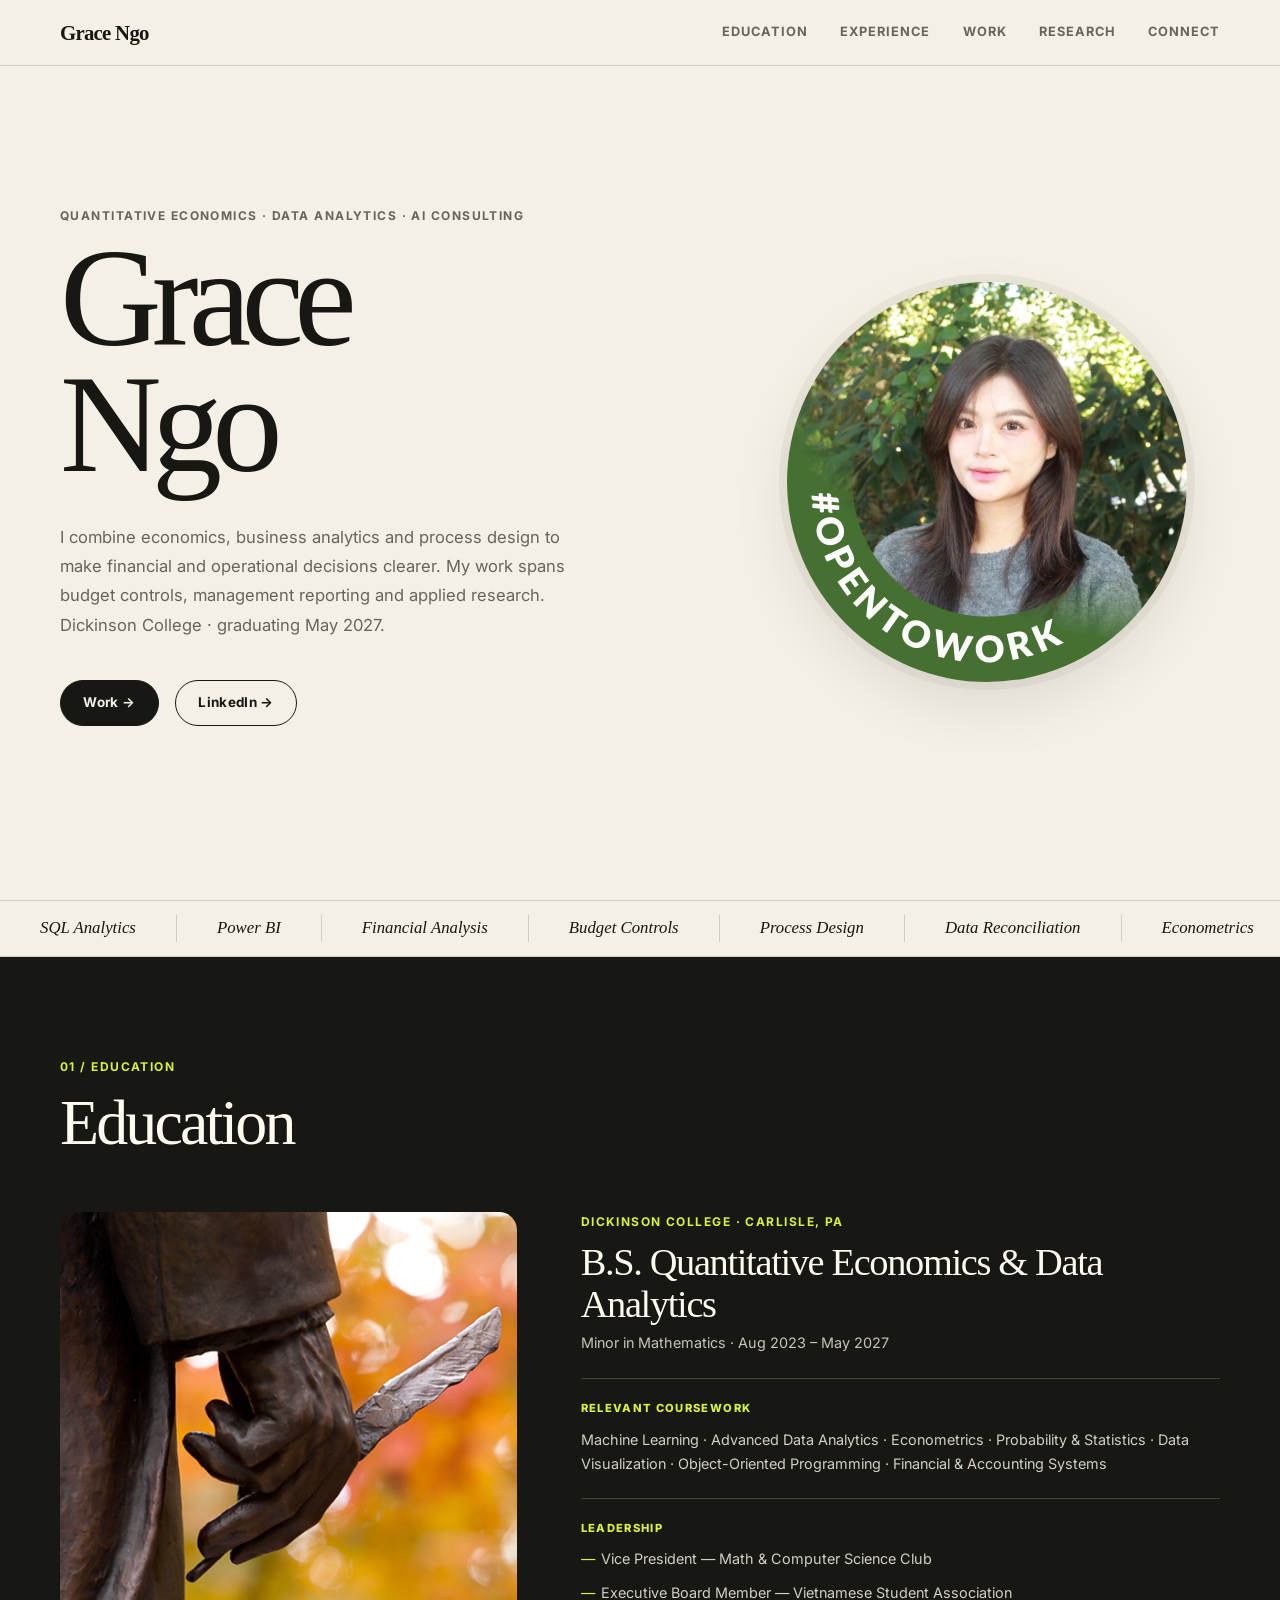
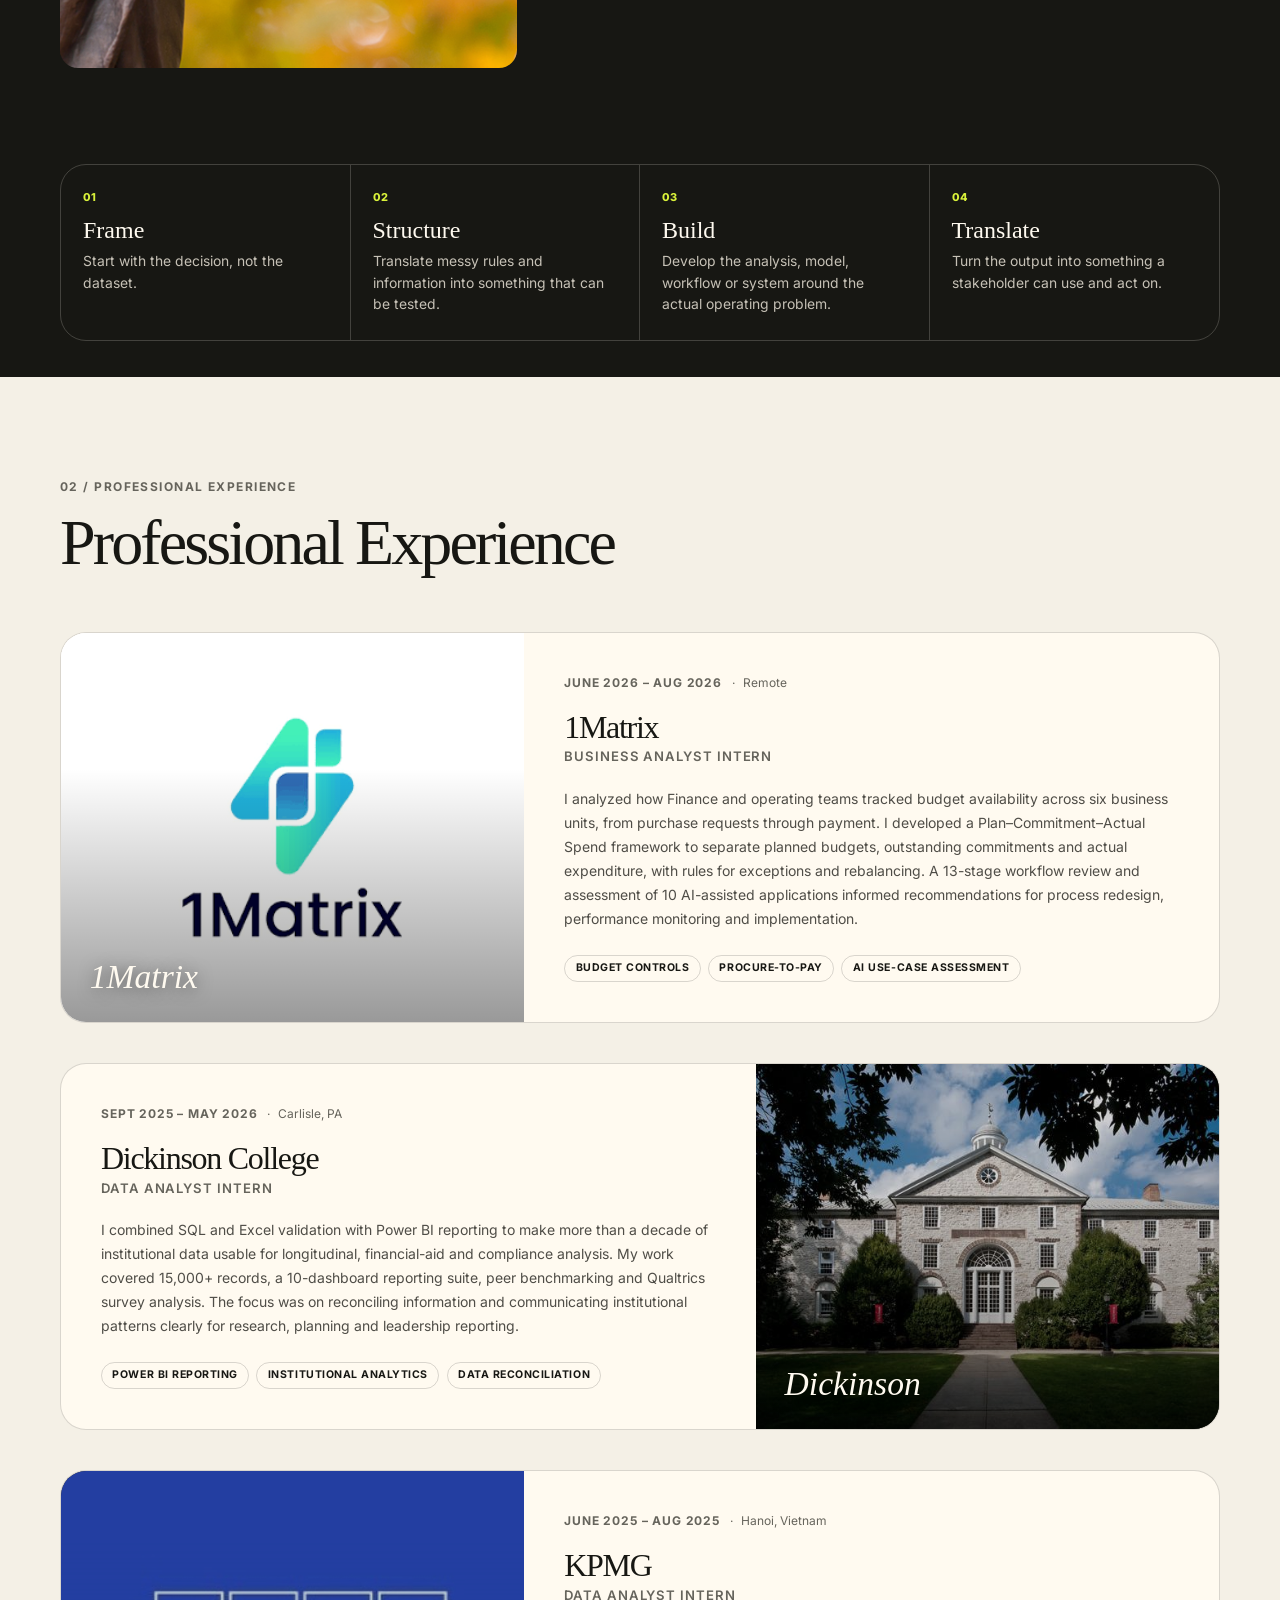
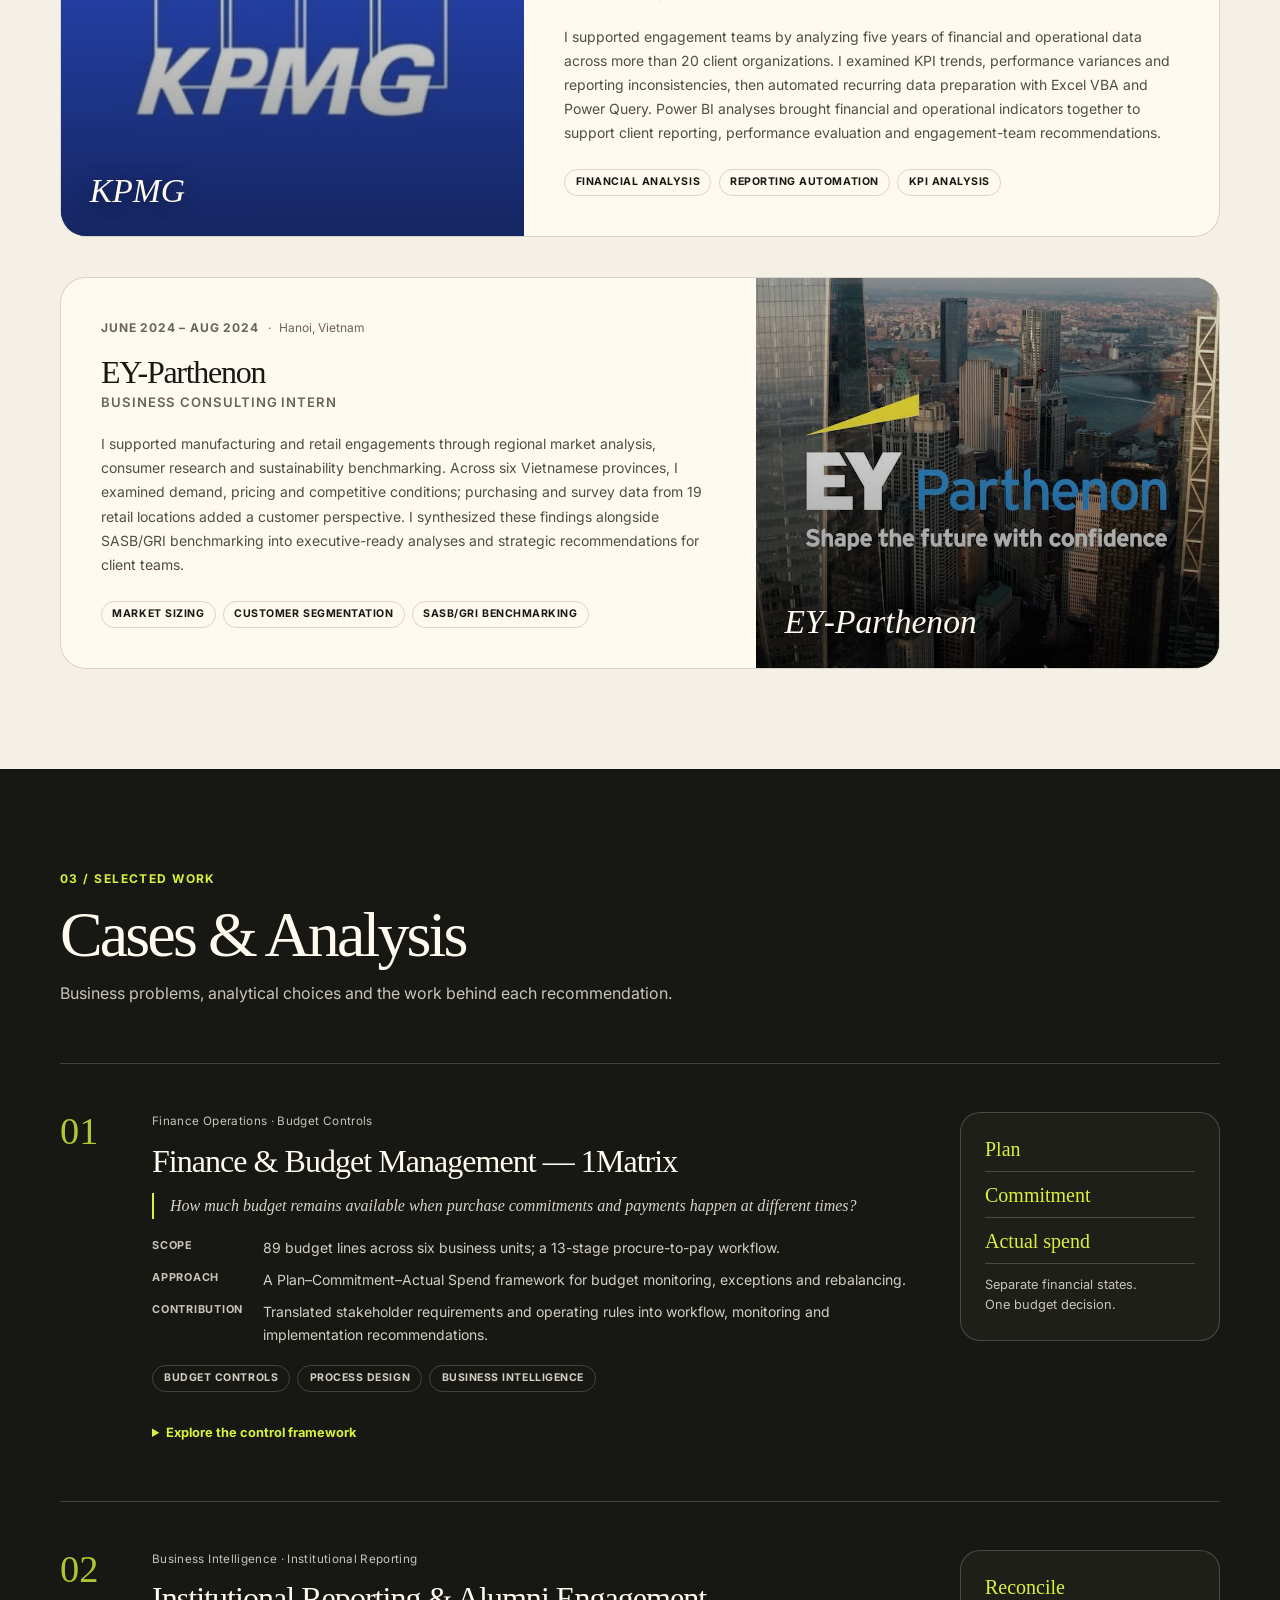
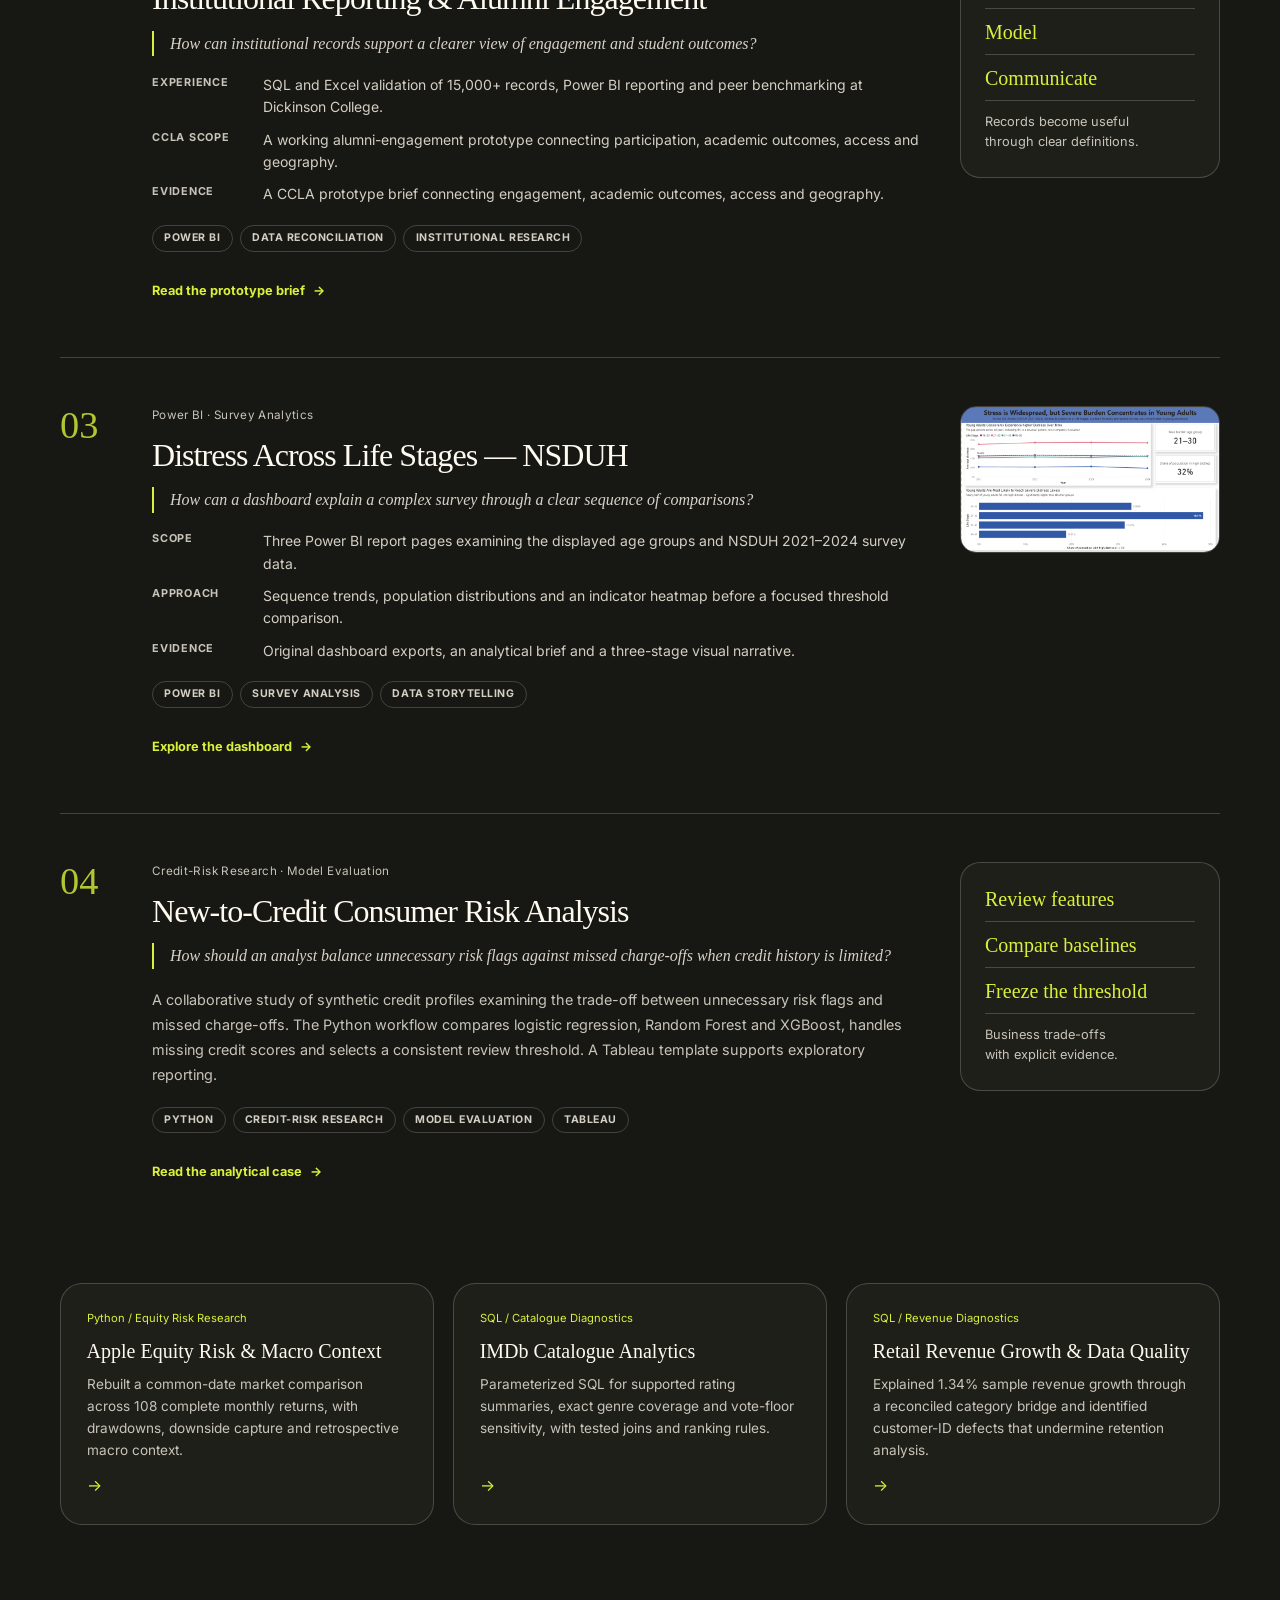
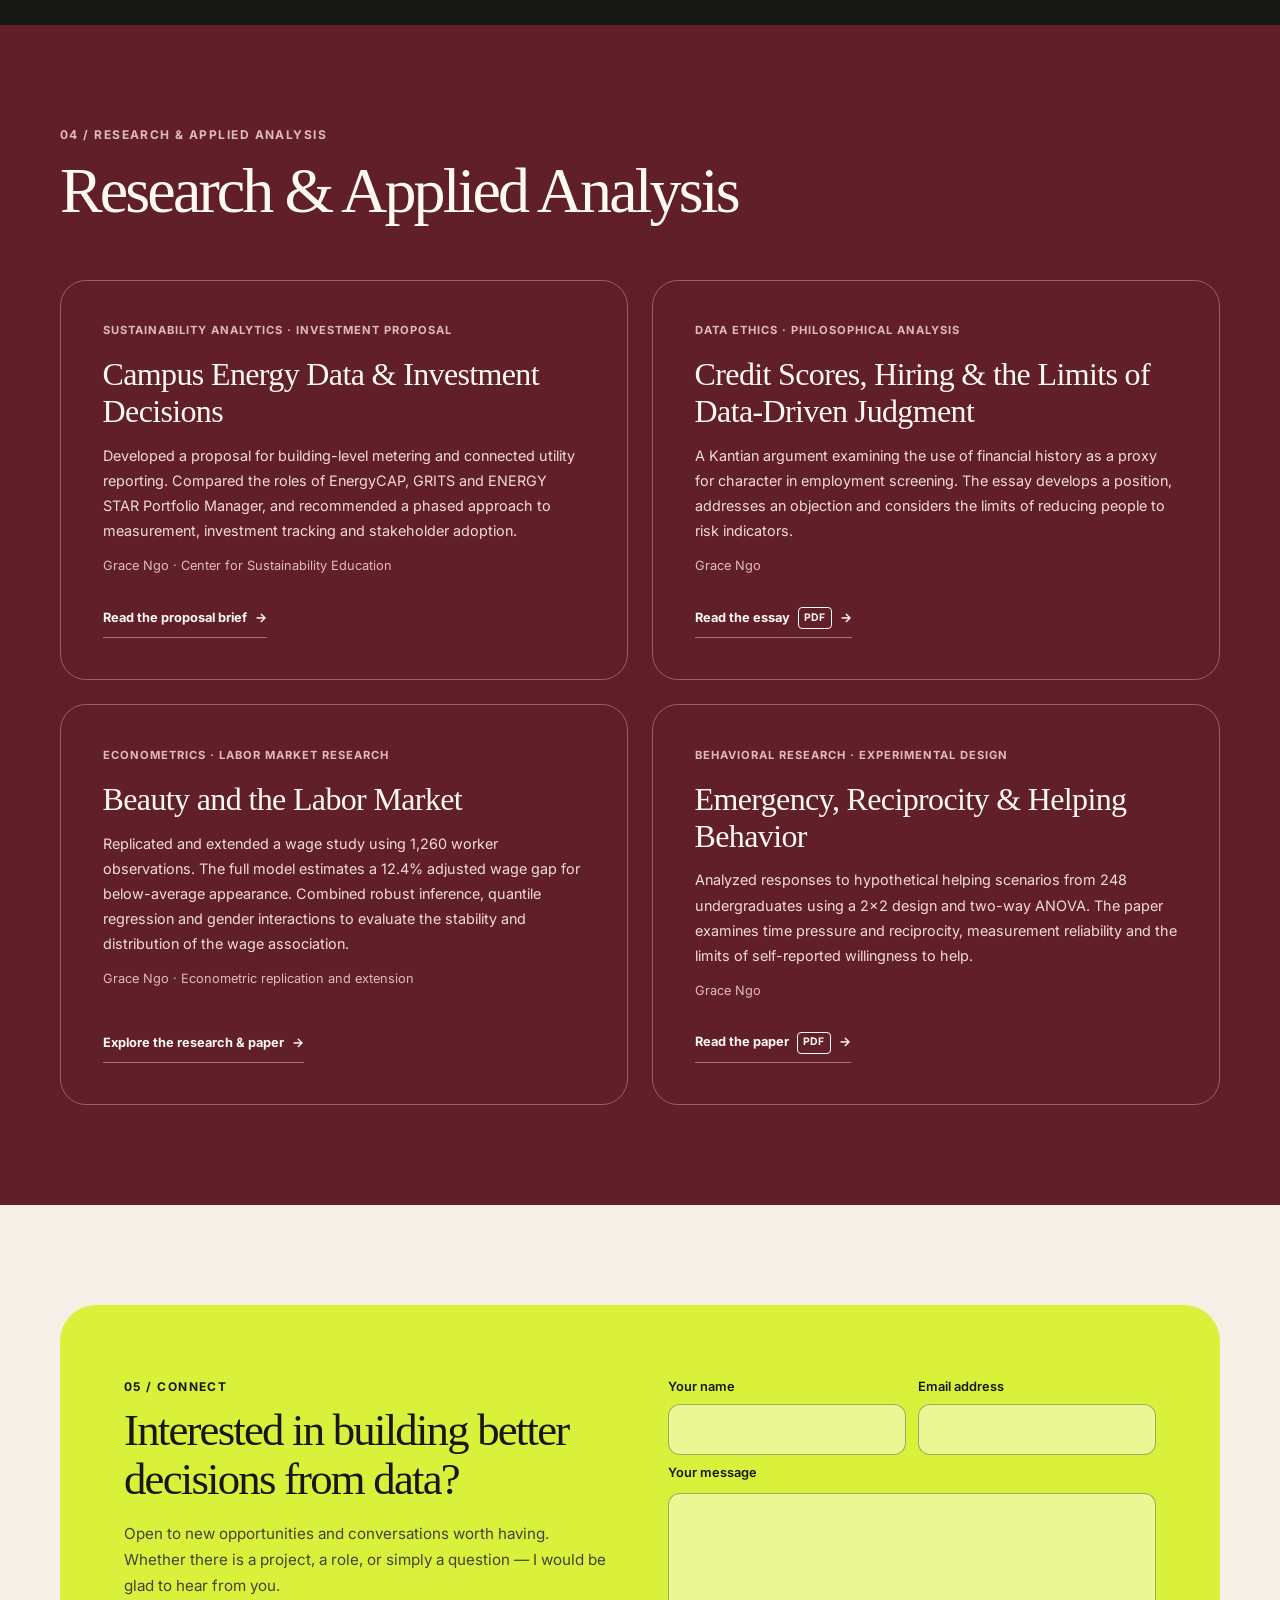
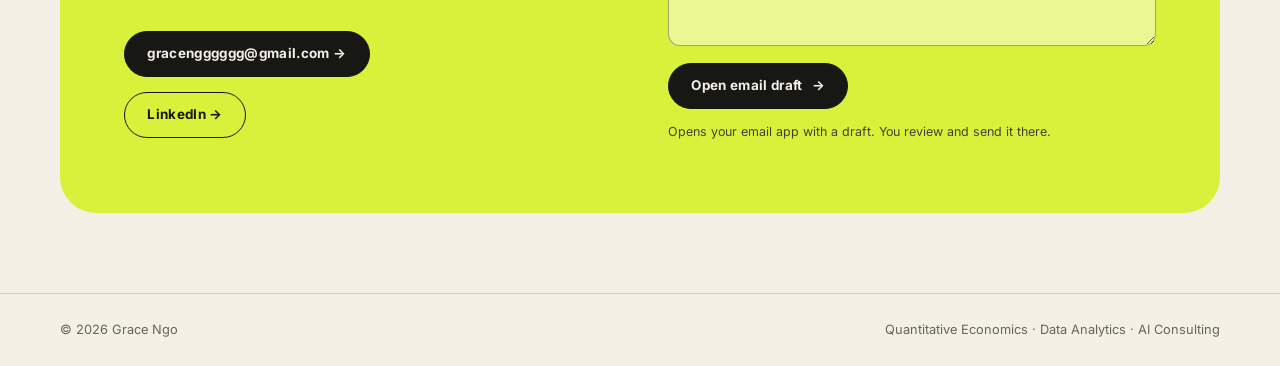
==== commit 8d7586da: "Publish labor-market research and present case studies around decisions and deliverables" ====
--- a/index.html
+++ b/index.html
@@ -284,7 +284,7 @@
           <dl class="case-lines">
             <dt>Experience</dt><dd>SQL and Excel validation of 15,000+ records, Power BI reporting and peer benchmarking at Dickinson College.</dd>
             <dt>CCLA scope</dt><dd>A working alumni-engagement prototype connecting participation, academic outcomes, access and geography.</dd>
-            <dt>Evidence</dt><dd>A project brief describing the analytical structure. The supplied CCLA file is an intermediate version, not the final dashboard.</dd>
+            <dt>Evidence</dt><dd>A CCLA prototype brief connecting engagement, academic outcomes, access and geography.</dd>
           </dl>
           <div class="proj-tags"><span class="ptag">Power BI</span><span class="ptag">Data Reconciliation</span><span class="ptag">Institutional Research</span></div>
           <a class="proj-link" href="case-studies/institutional-analytics.html">Read the prototype brief <span aria-hidden="true">&rarr;</span></a>
@@ -301,7 +301,7 @@
           <dl class="case-lines">
             <dt>Scope</dt><dd>Three Power BI report pages examining the displayed age groups and NSDUH 2021&ndash;2024 survey data.</dd>
             <dt>Approach</dt><dd>Sequence trends, population distributions and an indicator heatmap before a focused threshold comparison.</dd>
-            <dt>Evidence</dt><dd>Original dashboard exports, an analytical brief and explicit interpretation limits.</dd>
+            <dt>Evidence</dt><dd>Original dashboard exports, an analytical brief and a three-stage visual narrative.</dd>
           </dl>
           <div class="proj-tags"><span class="ptag">Power BI</span><span class="ptag">Survey Analysis</span><span class="ptag">Data Storytelling</span></div>
           <a class="proj-link" href="case-studies/nsduh-dashboard.html">Explore the dashboard <span aria-hidden="true">&rarr;</span></a>
@@ -315,7 +315,7 @@
           <p class="project-status">Credit-Risk Research &middot; Model Evaluation</p>
           <h3 class="proj-title" id="risk-title">New-to-Credit Consumer Risk Analysis</h3>
           <p class="proj-q">How should an analyst balance unnecessary risk flags against missed charge-offs when credit history is limited?</p>
-          <p class="proj-desc">A collaborative study of synthetic credit profiles using Random Forest and XGBoost. The accompanying Python workflow compares baselines, checks feature eligibility and selects models and thresholds on validation data. The case connects unnecessary risk flags and missed charge-offs to explicit evaluation choices, with original results distinguished from demonstration tests.</p>
+          <p class="proj-desc">A collaborative study of synthetic credit profiles examining the trade-off between unnecessary risk flags and missed charge-offs. The Python workflow compares logistic regression, Random Forest and XGBoost, handles missing credit scores and selects a consistent review threshold. A Tableau template supports exploratory reporting.</p>
           <div class="proj-tags"><span class="ptag">Python</span><span class="ptag">Credit-Risk Research</span><span class="ptag">Model Evaluation</span><span class="ptag">Tableau</span></div>
           <a class="proj-link" href="case-studies/new-to-credit.html">Read the analytical case <span aria-hidden="true">&rarr;</span></a>
         </div>
@@ -337,7 +337,7 @@
       <div class="research-grid">
         <article class="research-card reveal"><div><p class="research-type">Sustainability Analytics &middot; Investment Proposal</p><h3 class="research-title">Campus Energy Data &amp; Investment Decisions</h3><p class="research-desc">Developed a proposal for building-level metering and connected utility reporting. Compared the roles of EnergyCAP, GRITS and ENERGY STAR Portfolio Manager, and recommended a phased approach to measurement, investment tracking and stakeholder adoption.</p><p class="research-author">Grace Ngo &middot; Center for Sustainability Education</p></div><a href="case-studies/campus-energy.html" class="research-link">Read the proposal brief <span aria-hidden="true">&rarr;</span></a></article>
         <article class="research-card reveal"><div><p class="research-type">Data Ethics &middot; Philosophical Analysis</p><h3 class="research-title">Credit Scores, Hiring &amp; the Limits of Data-Driven Judgment</h3><p class="research-desc">A Kantian argument examining the use of financial history as a proxy for character in employment screening. The essay develops a position, addresses an objection and considers the limits of reducing people to risk indicators.</p><p class="research-author">Grace Ngo</p></div><a href="publications/credit-hiring-ethics.pdf" class="research-link">Read the essay <span class="file-type">PDF</span> <span aria-hidden="true">&rarr;</span></a></article>
-        <article class="research-card reveal"><div><p class="research-type">Econometrics &middot; Labor Market Research</p><h3 class="research-title">Beauty and the Labor Market</h3><p class="research-desc">A replication and extension examining associations between appearance and wages using regression, predicted margins, quantile analysis and gender interactions. The project considers how estimates vary across groups and the wage distribution.</p><p class="research-author">Grace Ngo &middot; research summary</p></div><p class="research-note">Summary only; a supporting paper is not attached here.</p></article>
+        <article class="research-card reveal"><div><p class="research-type">Econometrics &middot; Labor Market Research</p><h3 class="research-title">Beauty and the Labor Market</h3><p class="research-desc">Replicated and extended a wage study using 1,260 worker observations. The full model estimates a 12.4% adjusted wage gap for below-average appearance. Combined robust inference, quantile regression and gender interactions to evaluate the stability and distribution of the wage association.</p><p class="research-author">Grace Ngo &middot; Econometric replication and extension</p></div><a href="case-studies/beauty-labor-market.html" class="research-link">Explore the research &amp; paper <span aria-hidden="true">&rarr;</span></a></article>
         <article class="research-card reveal"><div><p class="research-type">Behavioral Research &middot; Experimental Design</p><h3 class="research-title">Emergency, Reciprocity &amp; Helping Behavior</h3><p class="research-desc">Analyzed responses to hypothetical helping scenarios from 248 undergraduates using a 2&times;2 design and two-way ANOVA. The paper examines time pressure and reciprocity, measurement reliability and the limits of self-reported willingness to help.</p><p class="research-author">Grace Ngo</p></div><a href="publications/paper1.pdf" class="research-link">Read the paper <span class="file-type">PDF</span> <span aria-hidden="true">&rarr;</span></a></article>
       </div>
     </div>
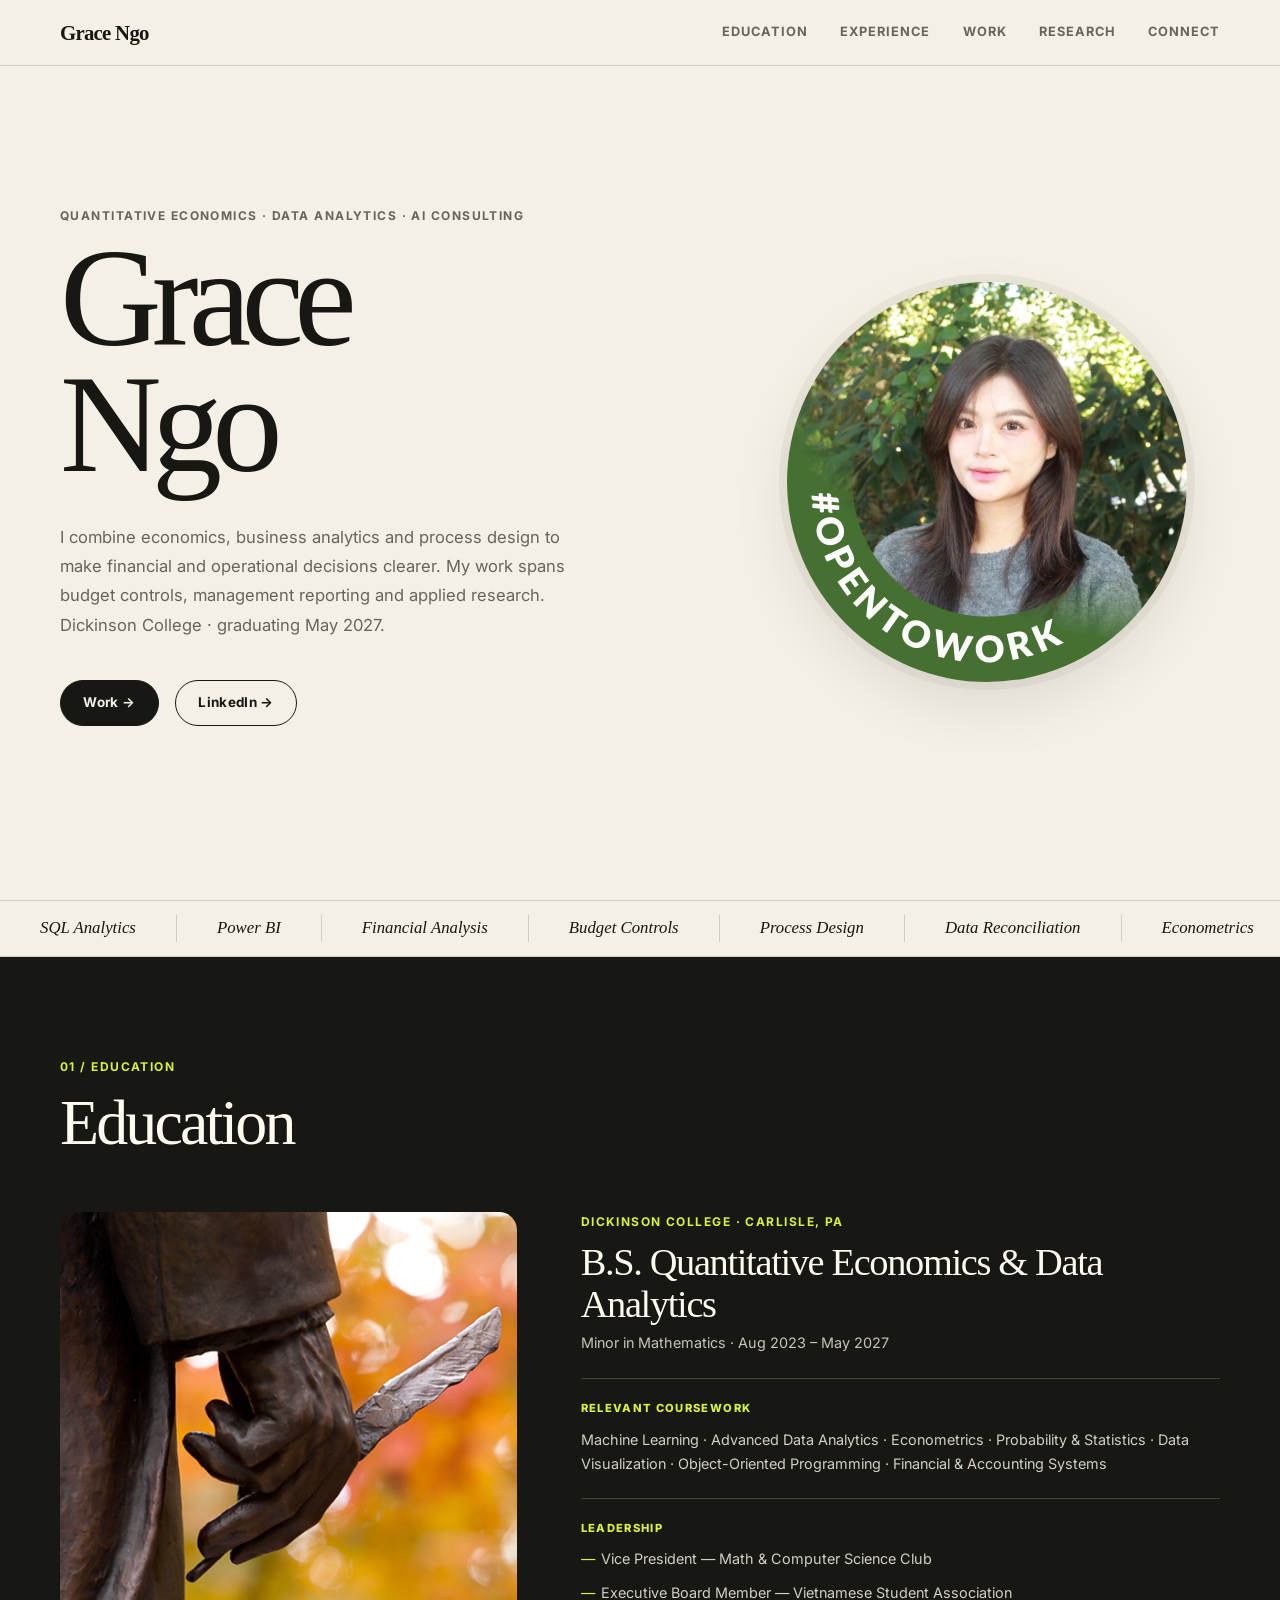
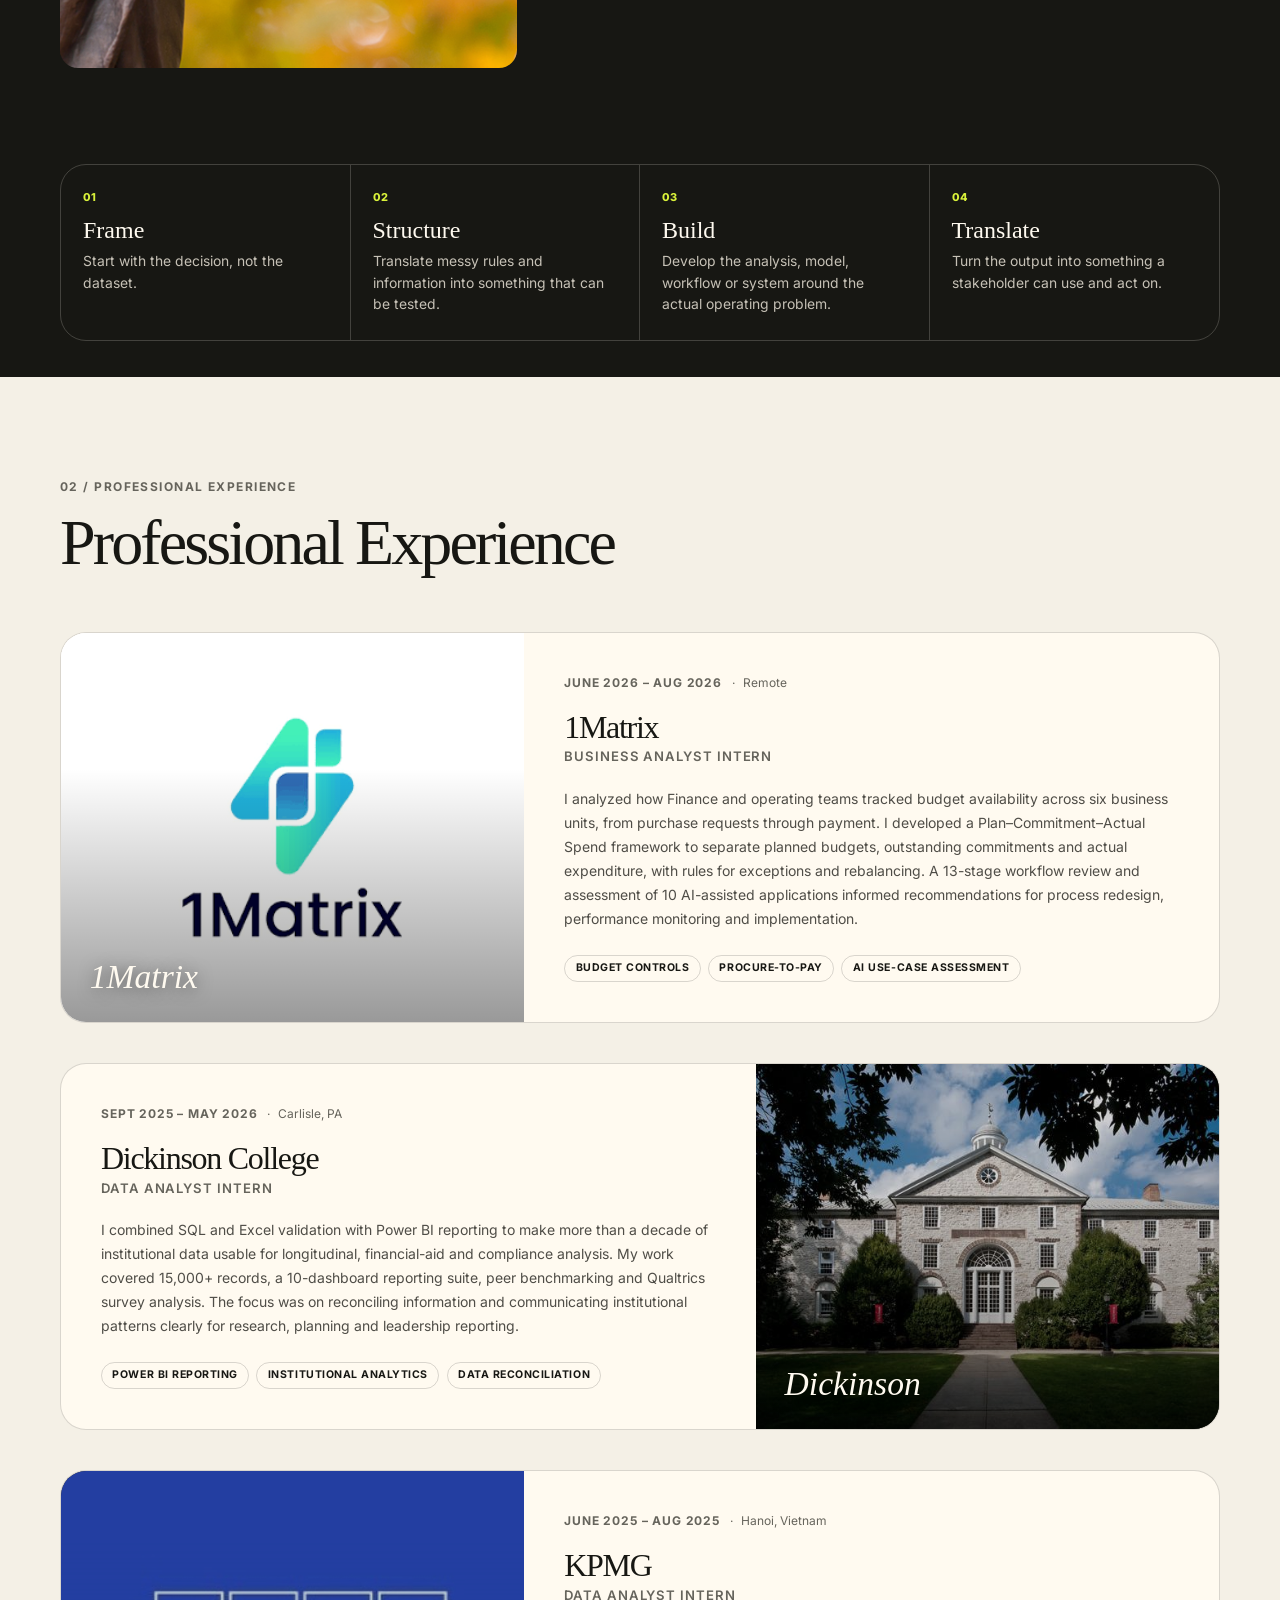
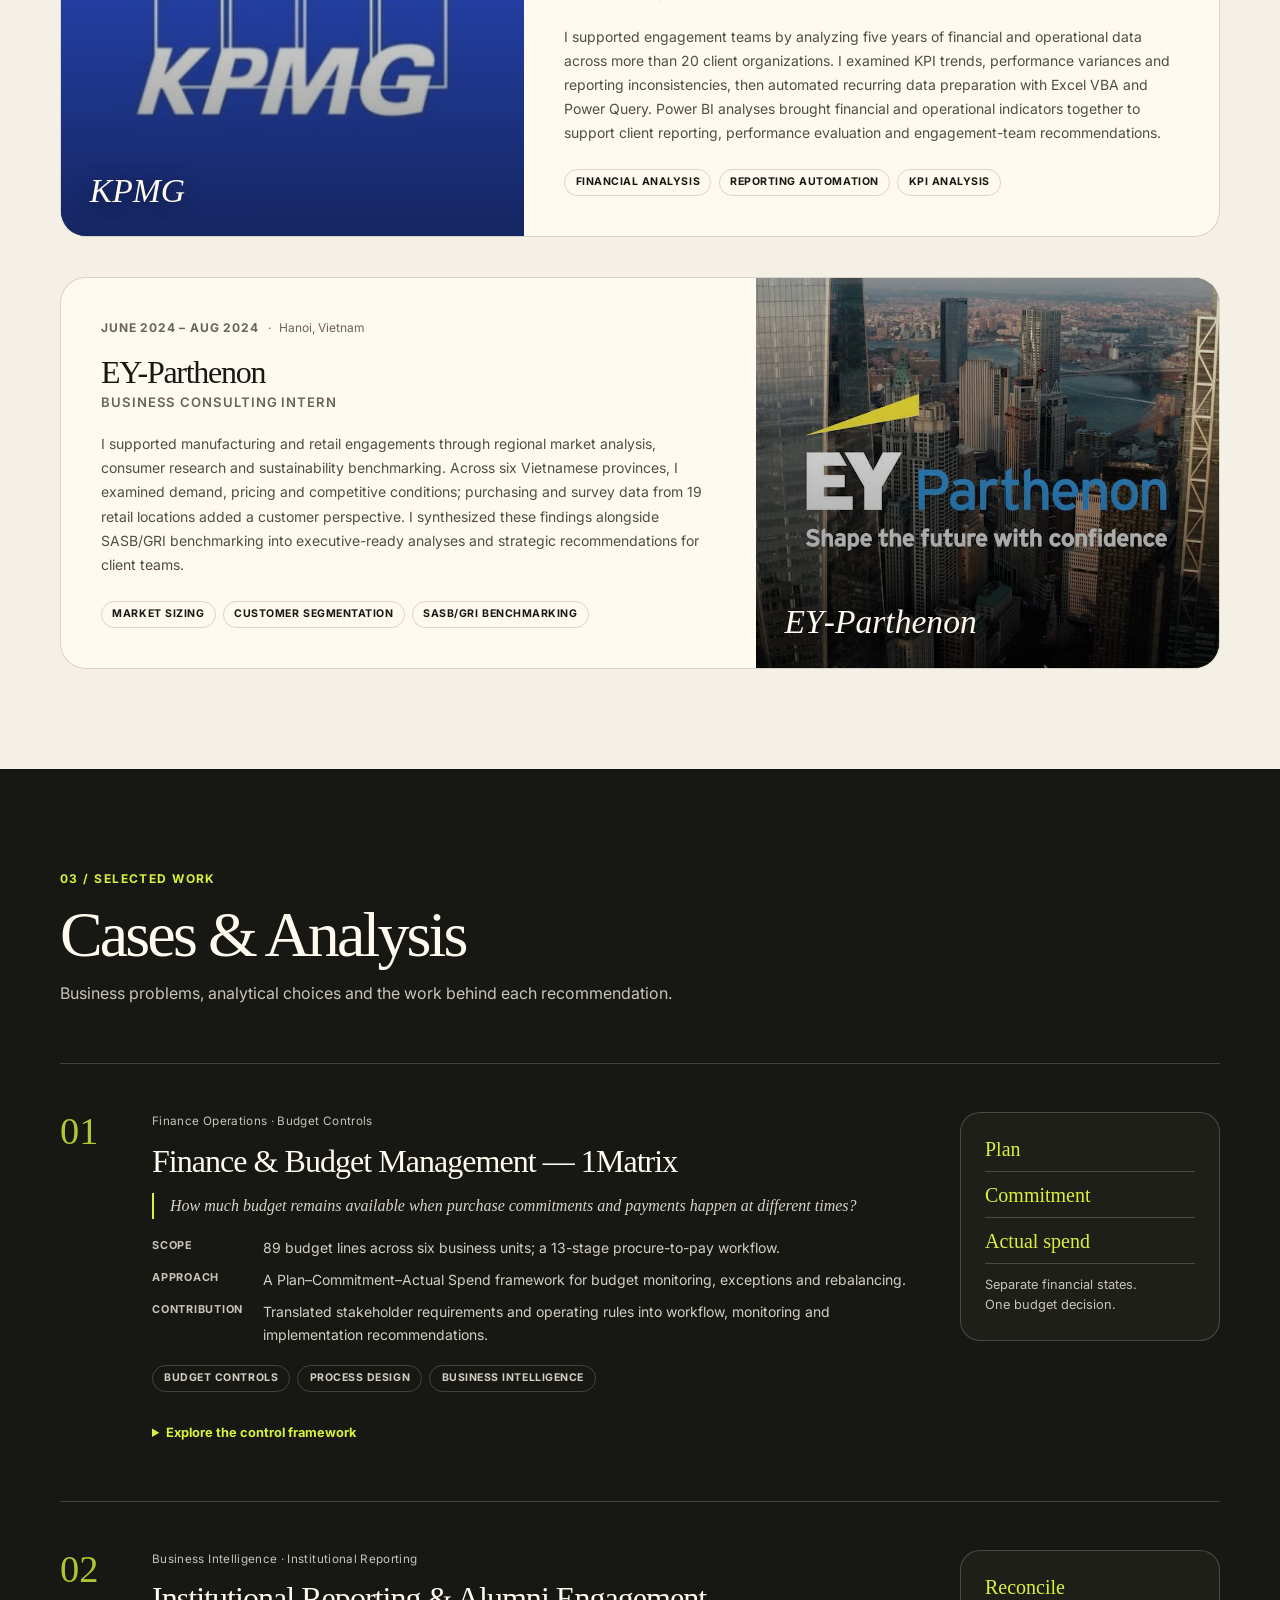
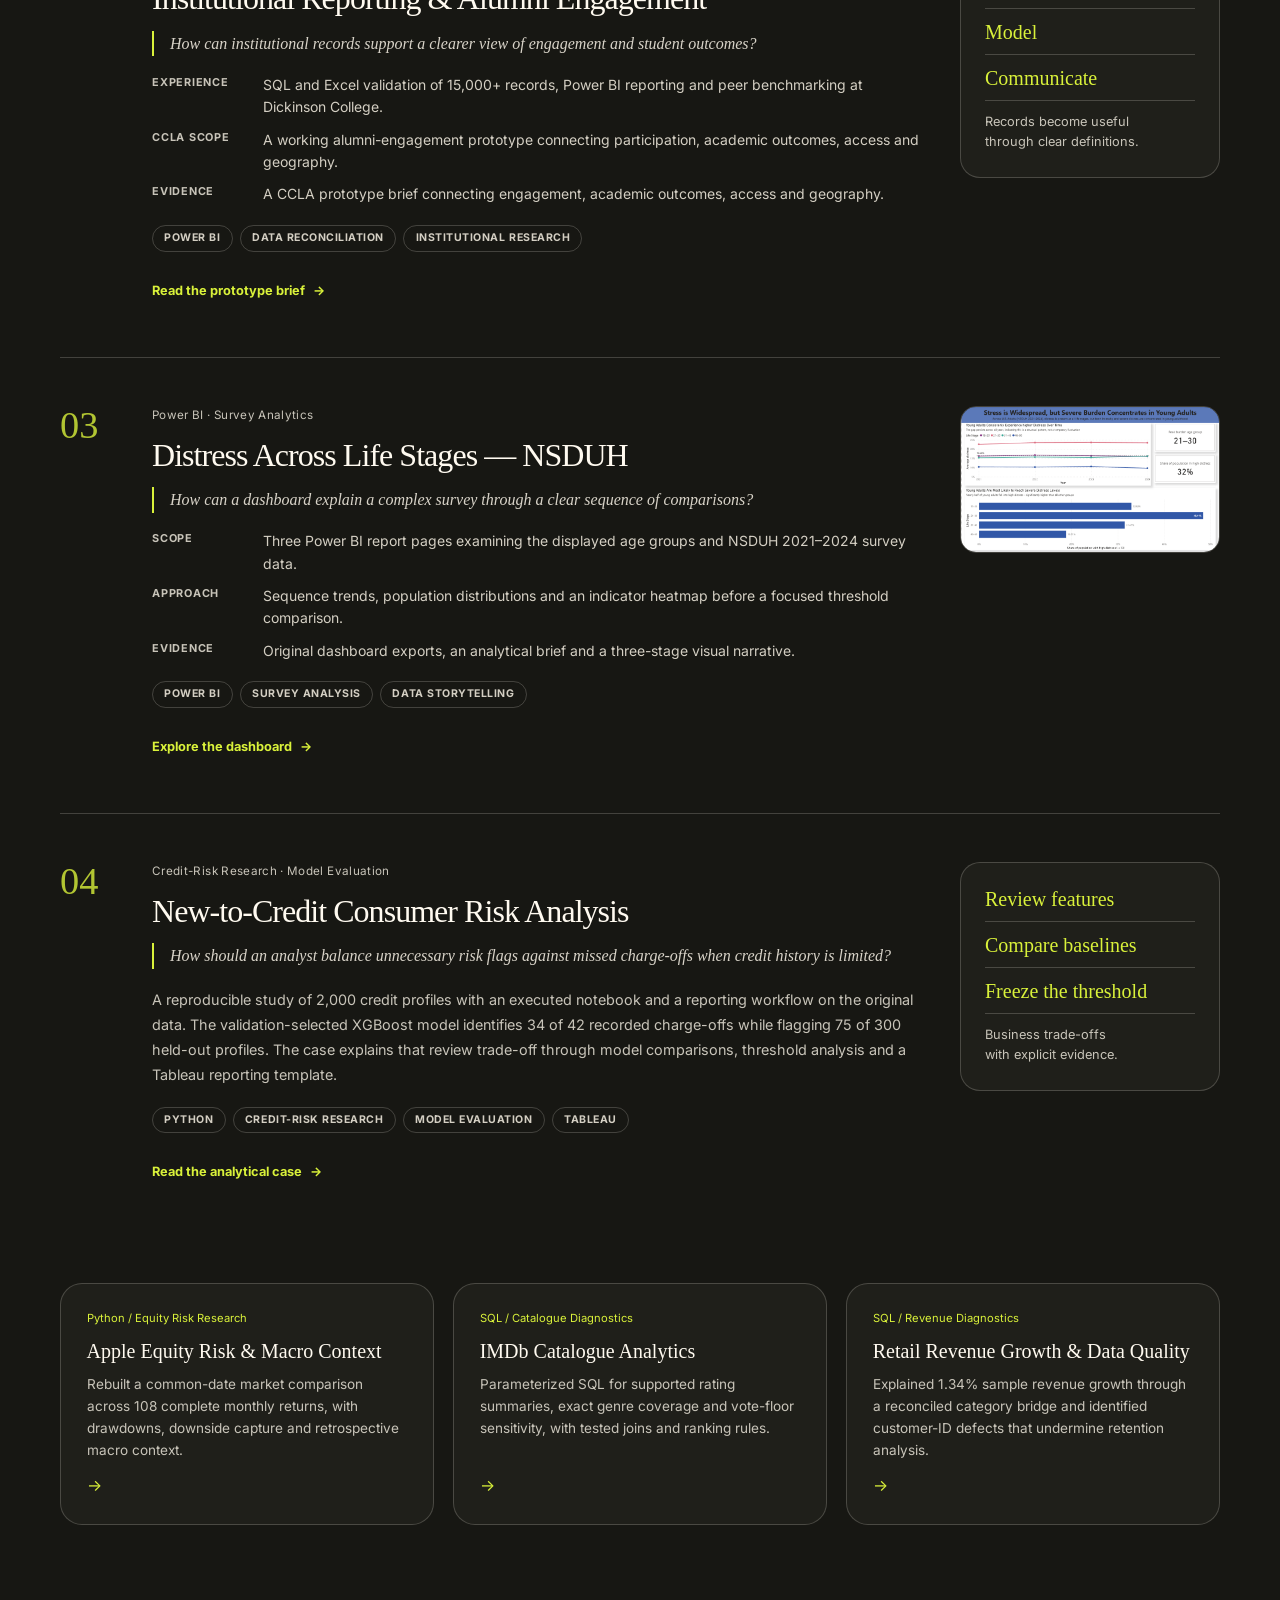
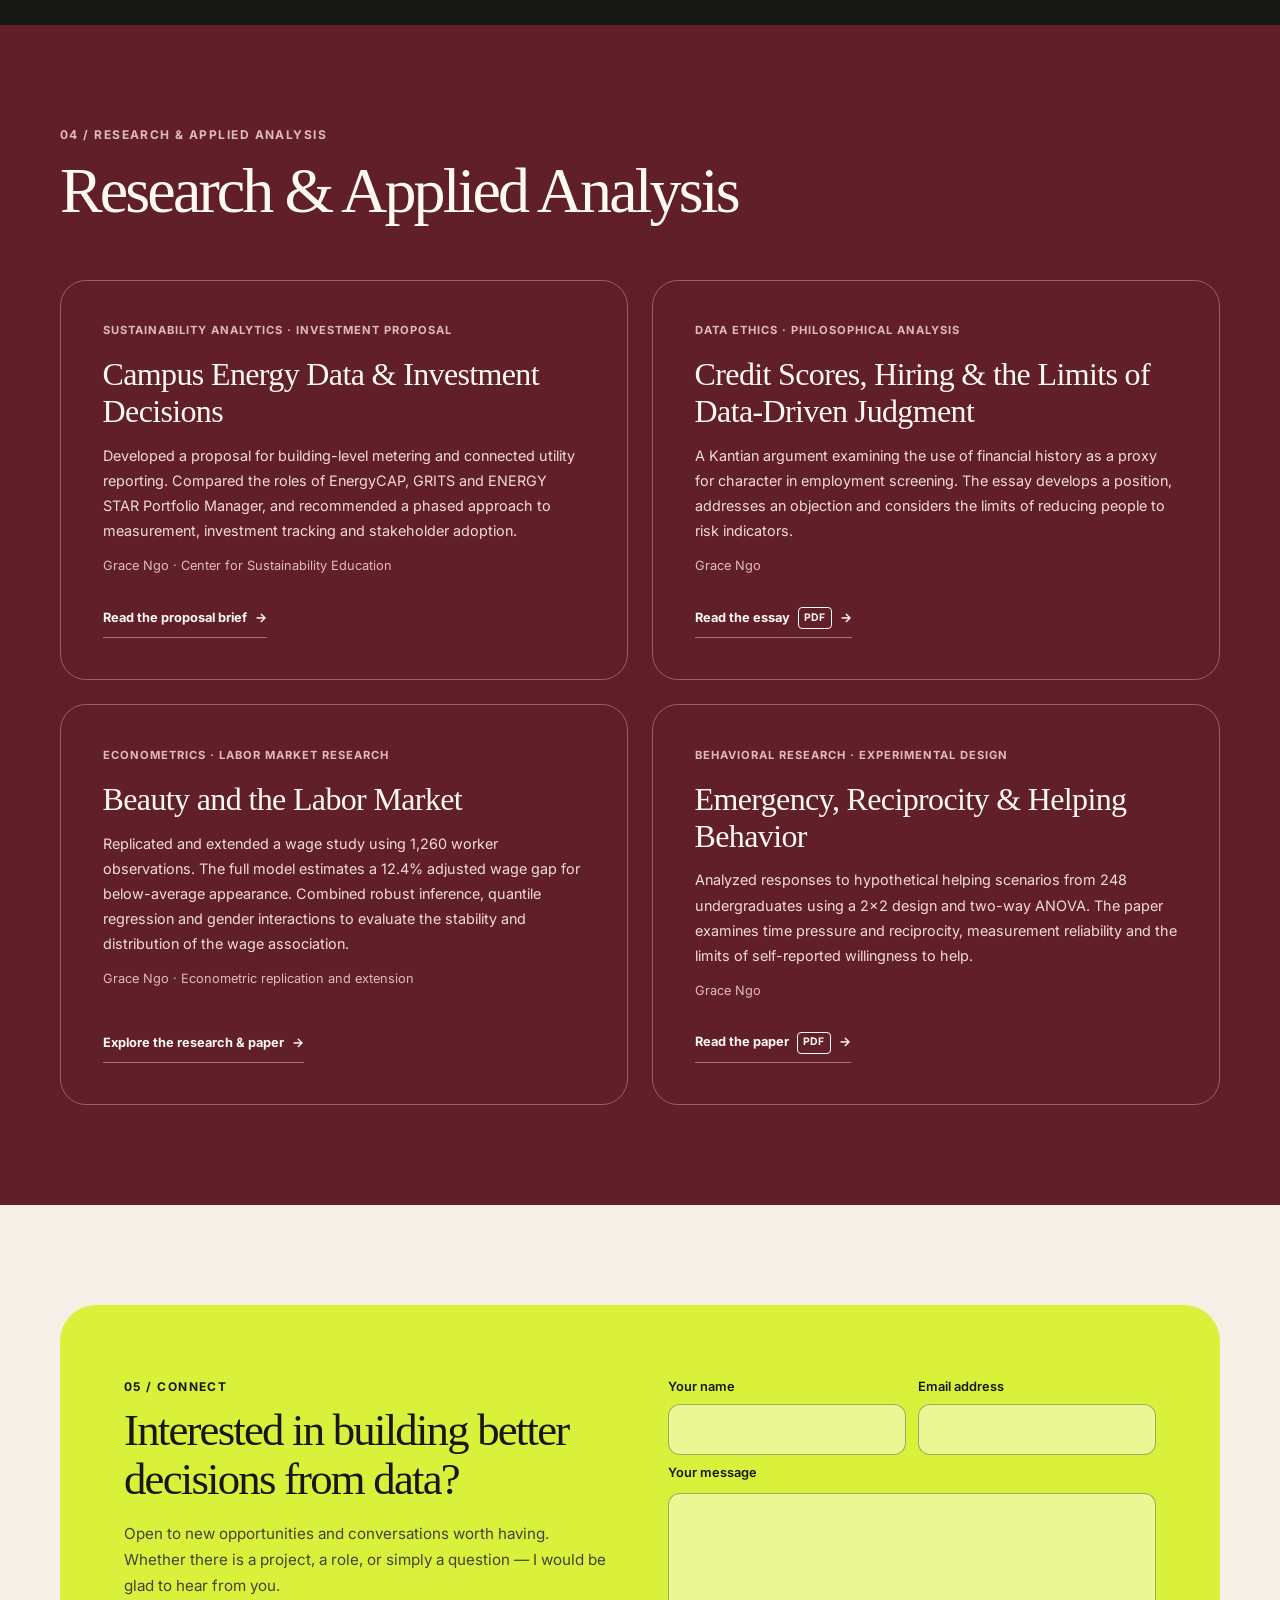
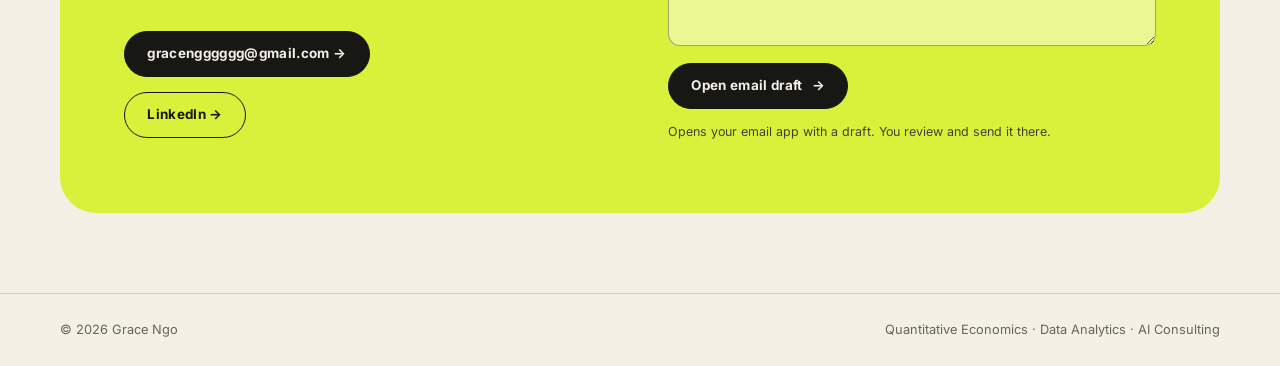
==== commit 5c4f9289: "Present reproduced original-data NTC results and link the complete runnable project" ====
--- a/index.html
+++ b/index.html
@@ -315,7 +315,7 @@
           <p class="project-status">Credit-Risk Research &middot; Model Evaluation</p>
           <h3 class="proj-title" id="risk-title">New-to-Credit Consumer Risk Analysis</h3>
           <p class="proj-q">How should an analyst balance unnecessary risk flags against missed charge-offs when credit history is limited?</p>
-          <p class="proj-desc">A collaborative study of synthetic credit profiles examining the trade-off between unnecessary risk flags and missed charge-offs. The Python workflow compares logistic regression, Random Forest and XGBoost, handles missing credit scores and selects a consistent review threshold. A Tableau template supports exploratory reporting.</p>
+          <p class="proj-desc">A reproducible study of 2,000 credit profiles with an executed notebook and a reporting workflow on the original data. The validation-selected XGBoost model identifies 34 of 42 recorded charge-offs while flagging 75 of 300 held-out profiles. The case explains that review trade-off through model comparisons, threshold analysis and a Tableau reporting template.</p>
           <div class="proj-tags"><span class="ptag">Python</span><span class="ptag">Credit-Risk Research</span><span class="ptag">Model Evaluation</span><span class="ptag">Tableau</span></div>
           <a class="proj-link" href="case-studies/new-to-credit.html">Read the analytical case <span aria-hidden="true">&rarr;</span></a>
         </div>
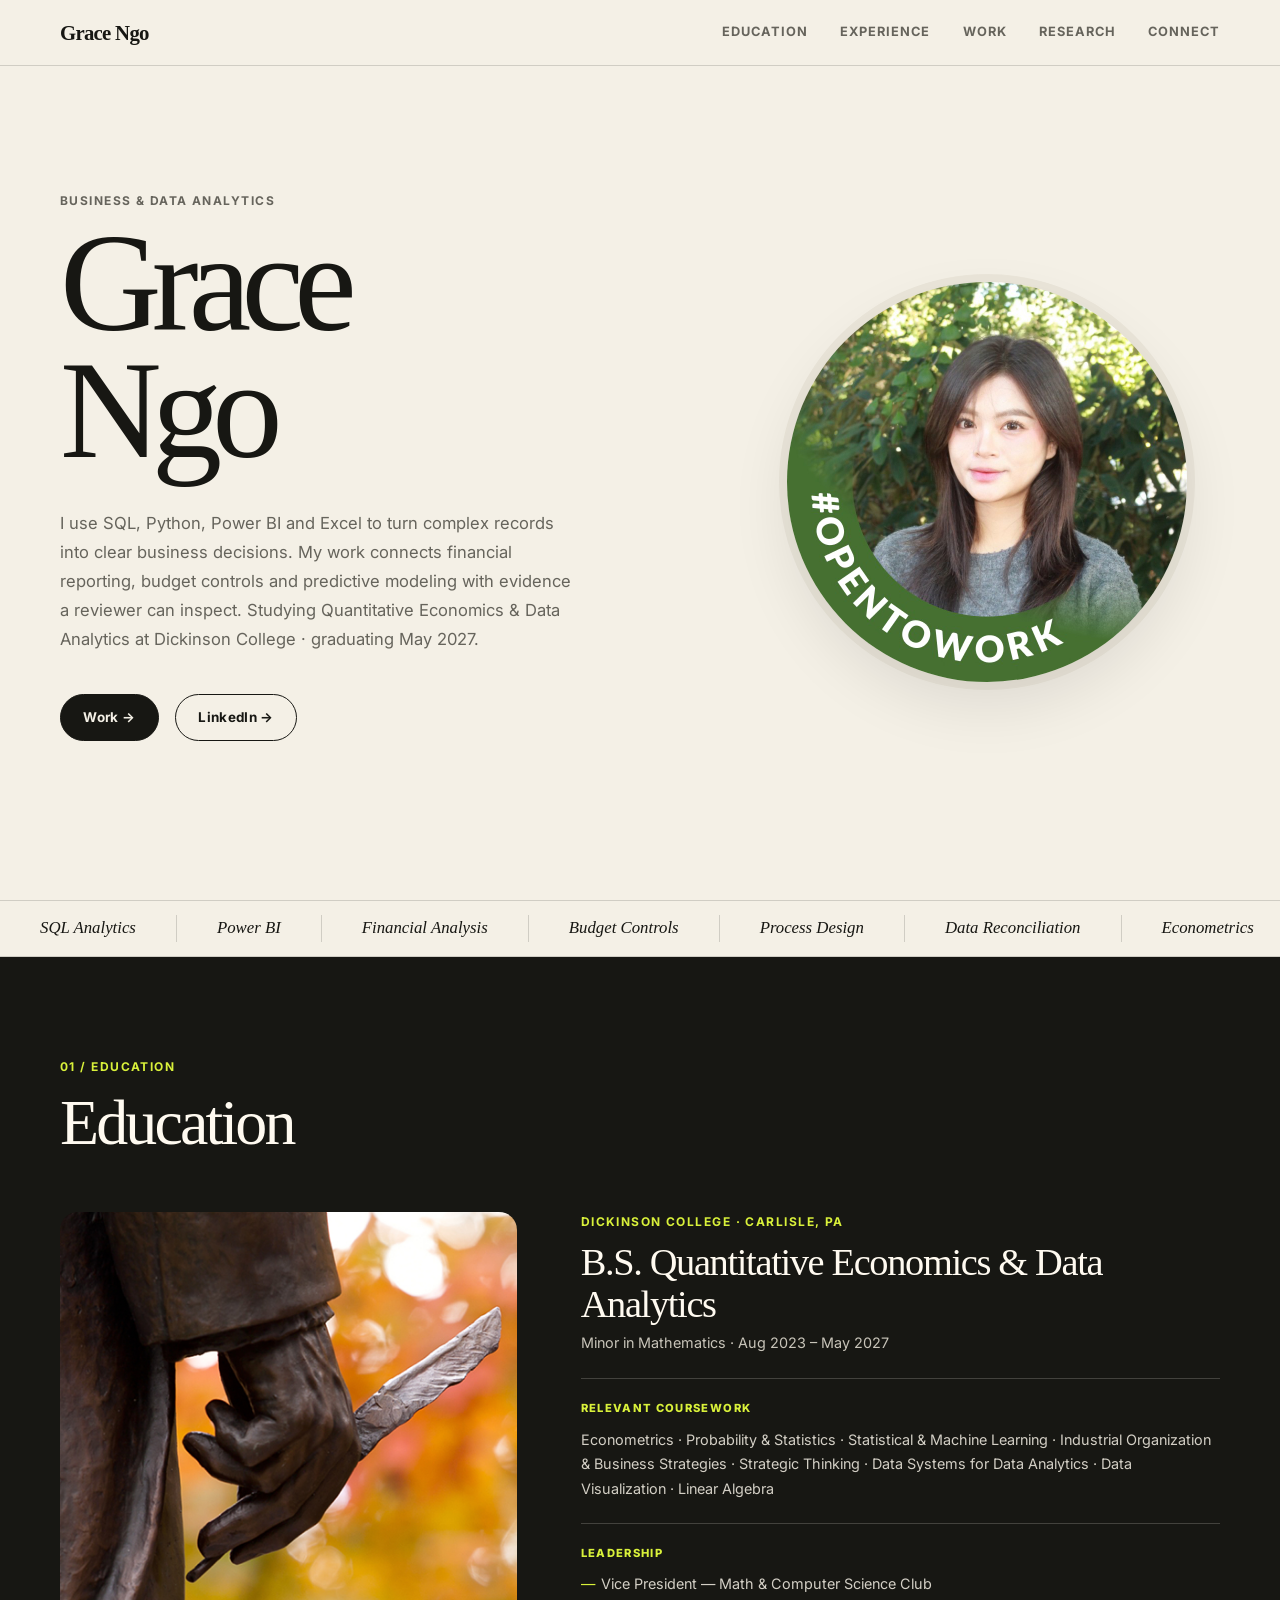
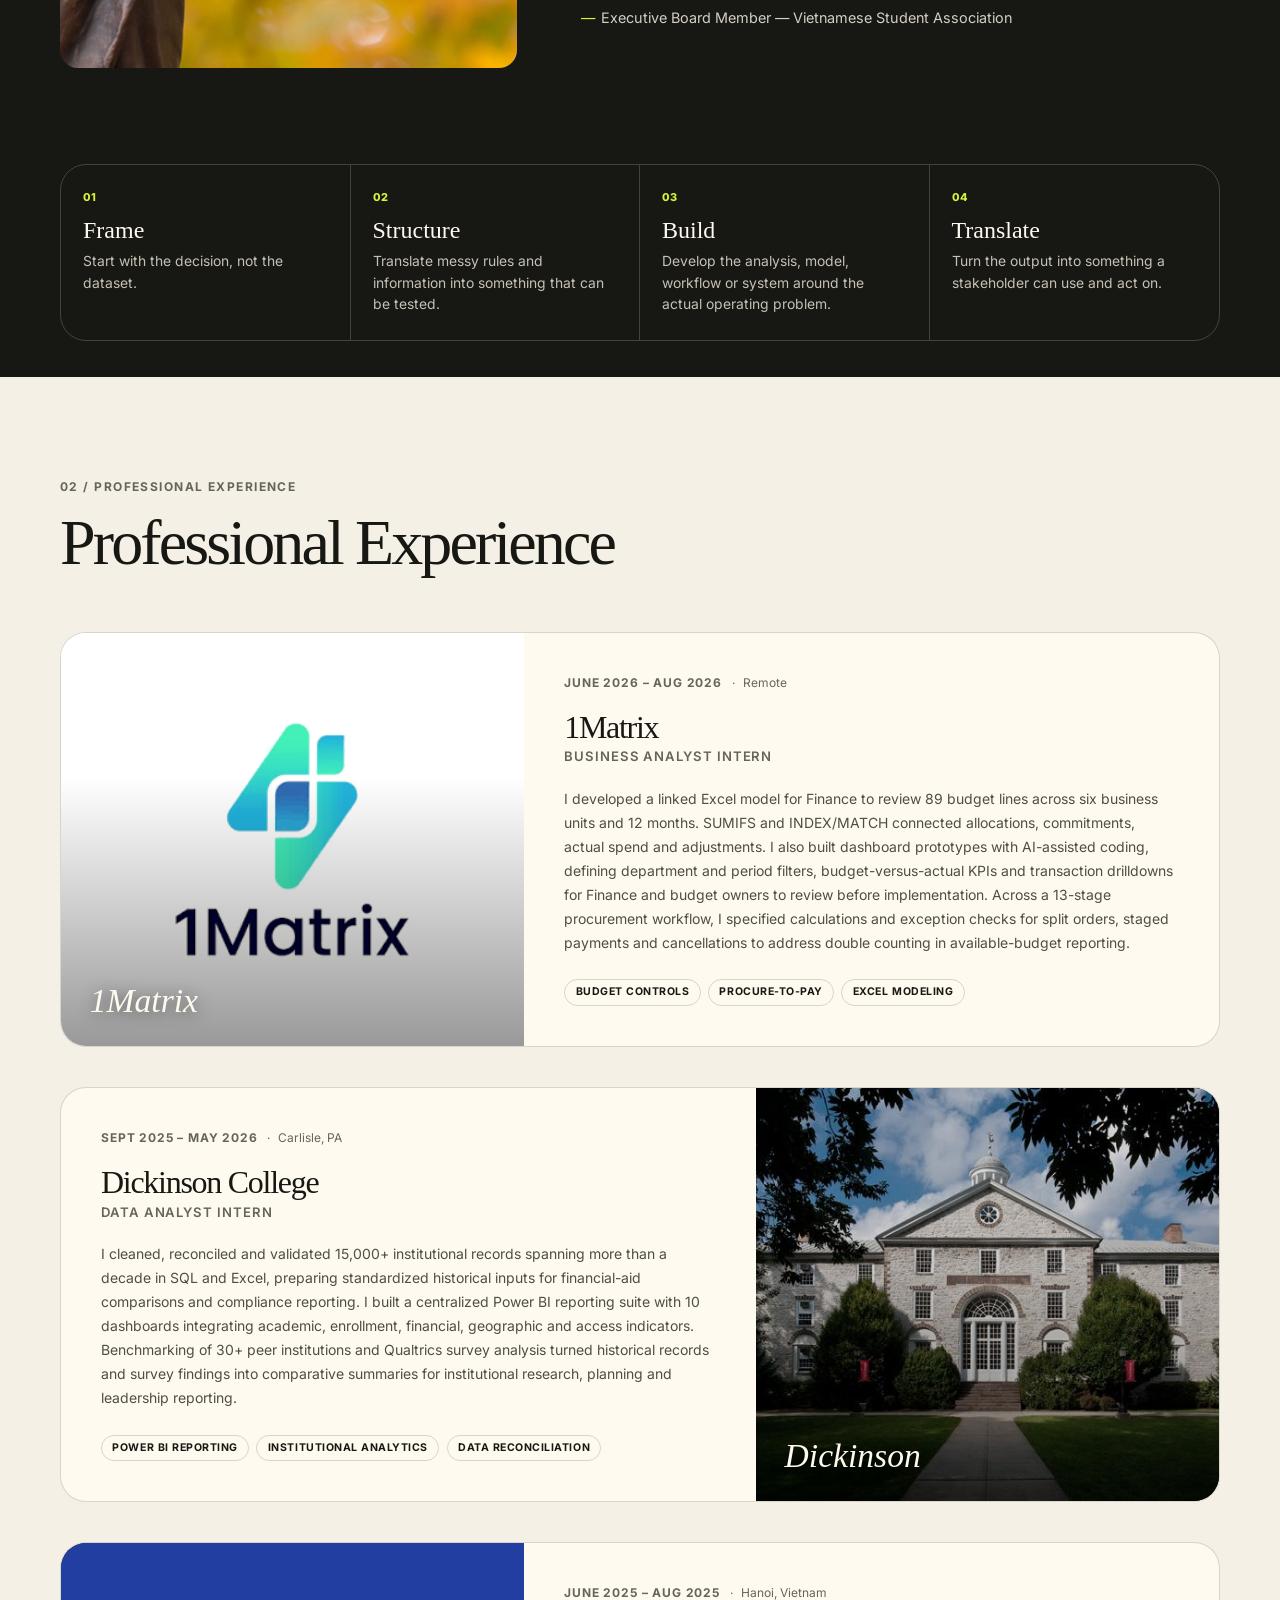
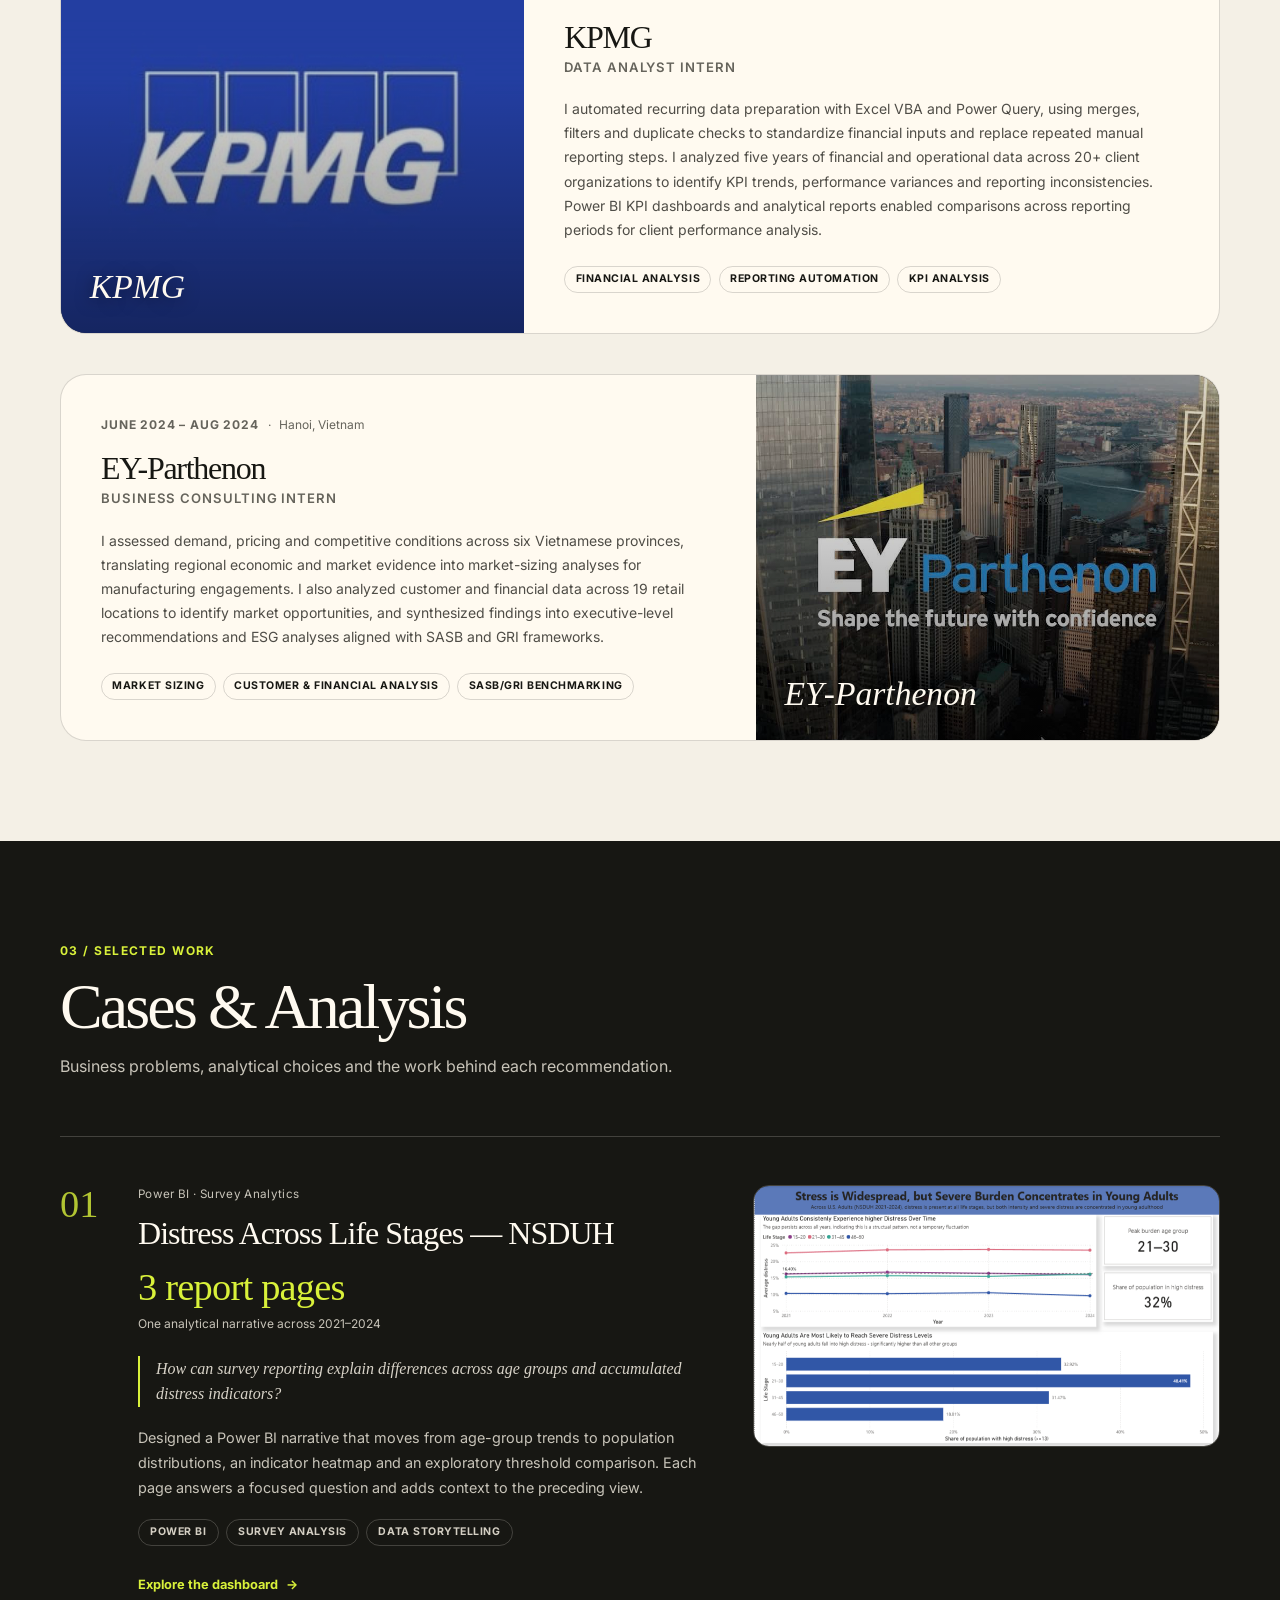
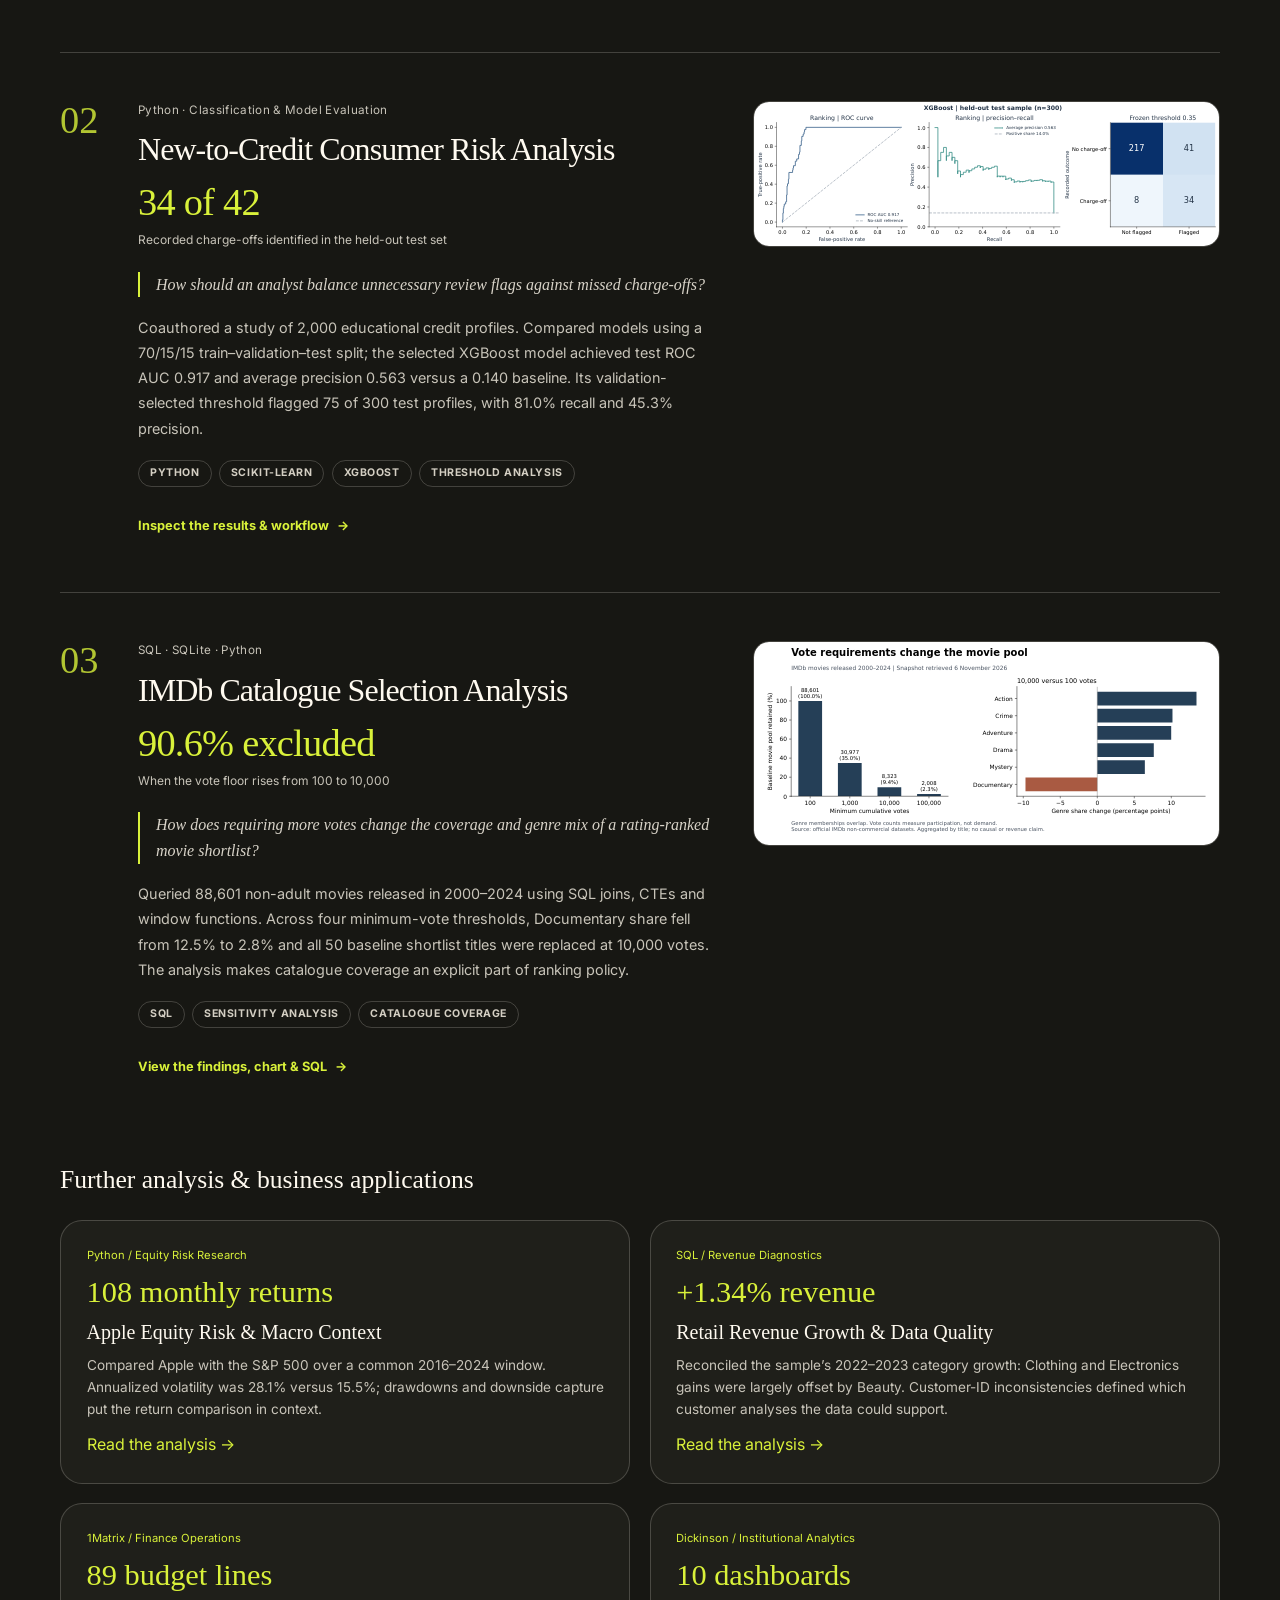
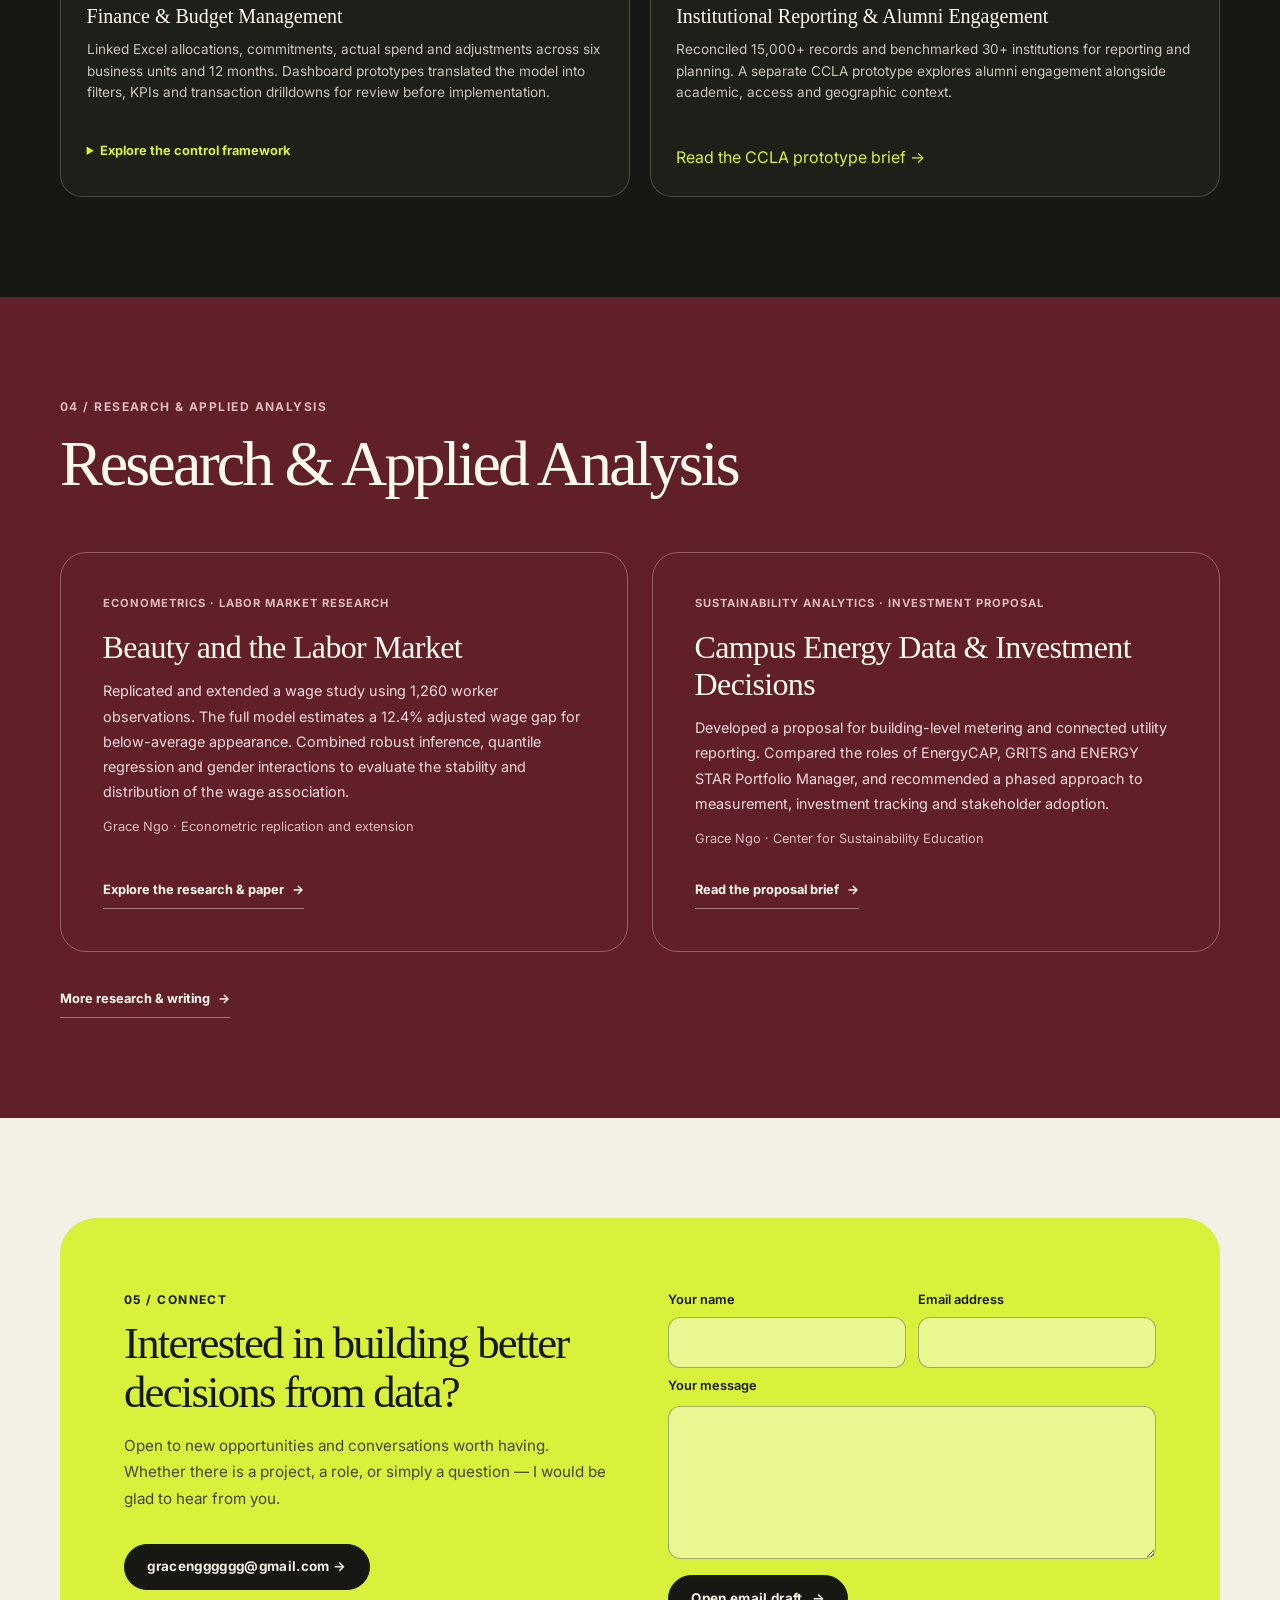
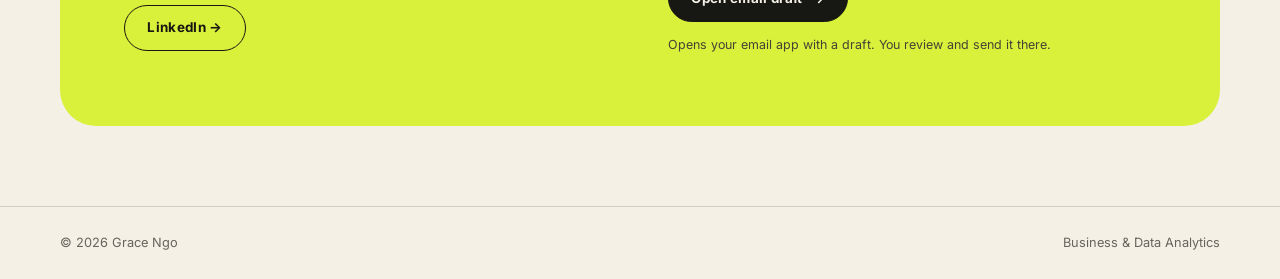
==== commit 50bcc1ff: "Feature IMDb findings and align analyst portfolio with the current resume" ====
--- a/index.html
+++ b/index.html
@@ -3,13 +3,13 @@
 <head>
   <meta charset="UTF-8" />
   <meta name="viewport" content="width=device-width, initial-scale=1.0" />
-  <title>Grace Ngo | Quantitative Economics &amp; Data Analytics</title>
-  <meta name="description" content="Grace Ngo — working across financial systems, business intelligence, risk modeling, consulting and applied research." />
+  <title>Grace Ngo | Business &amp; Data Analytics</title>
+  <meta name="description" content="Grace Ngo — business and data analytics through SQL, Python, Power BI and Excel. Explore catalogue selection, credit-risk evaluation, financial reporting and econometric research." />
   <link rel="canonical" href="https://gracengg.github.io/" />
   <link rel="icon" type="image/svg+xml" href="favicon.svg" />
   <meta property="og:type" content="website" />
-  <meta property="og:title" content="Grace Ngo | Data Analytics &amp; AI Consulting" />
-  <meta property="og:description" content="Financial systems, business intelligence, risk modeling and AI consulting." />
+  <meta property="og:title" content="Grace Ngo | Business &amp; Data Analytics" />
+  <meta property="og:description" content="SQL analysis, predictive modeling and business intelligence, with reproducible results and clear decision trade-offs." />
   <meta property="og:url" content="https://gracengg.github.io/" />
   <meta property="og:image" content="https://gracengg.github.io/images/og-preview.jpg" />
   <link rel="stylesheet" href="css/style.css" />
@@ -45,9 +45,9 @@
   <section id="home" class="hero">
     <div class="hero-inner">
       <div class="hero-left reveal">
-        <p class="eyebrow">Quantitative Economics &middot; Data Analytics &middot; AI Consulting</p>
+        <p class="eyebrow">Business &amp; Data Analytics</p>
         <h1 class="hero-name">Grace<br>Ngo</h1>
-        <p class="hero-desc">I combine economics, business analytics and process design to make financial and operational decisions clearer. My work spans budget controls, management reporting and applied research. Dickinson College &middot; graduating May 2027.</p>
+        <p class="hero-desc">I use SQL, Python, Power BI and Excel to turn complex records into clear business decisions. My work connects financial reporting, budget controls and predictive modeling with evidence a reviewer can inspect. Studying Quantitative Economics &amp; Data Analytics at Dickinson College &middot; graduating May 2027.</p>
         <div class="hero-cta">
           <a href="#projects" class="btn btn-dark">Work &rarr;</a>
           <a href="https://www.linkedin.com/in/gracee-ngo/" class="btn btn-outline" target="_blank" rel="noopener">LinkedIn &rarr;</a>
@@ -64,8 +64,8 @@
   <!-- TICKER -->
   <div class="ticker" aria-hidden="true">
     <div class="ticker-track">
-      <span>SQL Analytics</span><span>Power BI</span><span>Financial Analysis</span><span>Budget Controls</span><span>Process Design</span><span>Data Reconciliation</span><span>Econometrics</span><span>AI Use-Case Assessment</span>
-      <span>SQL Analytics</span><span>Power BI</span><span>Financial Analysis</span><span>Budget Controls</span><span>Process Design</span><span>Data Reconciliation</span><span>Econometrics</span><span>AI Use-Case Assessment</span>
+      <span>SQL Analytics</span><span>Power BI</span><span>Financial Analysis</span><span>Budget Controls</span><span>Process Design</span><span>Data Reconciliation</span><span>Econometrics</span><span>Predictive Modeling</span>
+      <span>SQL Analytics</span><span>Power BI</span><span>Financial Analysis</span><span>Budget Controls</span><span>Process Design</span><span>Data Reconciliation</span><span>Econometrics</span><span>Predictive Modeling</span>
     </div>
   </div>
 
@@ -88,9 +88,9 @@
           <div class="edu-box">
             <p class="box-label">Relevant Coursework</p>
             <p class="box-text">
-              Machine Learning &middot; Advanced Data Analytics &middot; Econometrics &middot;
-              Probability &amp; Statistics &middot; Data Visualization &middot;
-              Object-Oriented Programming &middot; Financial &amp; Accounting Systems
+              Econometrics &middot; Probability &amp; Statistics &middot; Statistical &amp; Machine Learning &middot;
+              Industrial Organization &amp; Business Strategies &middot; Strategic Thinking &middot;
+              Data Systems for Data Analytics &middot; Data Visualization &middot; Linear Algebra
             </p>
           </div>
 
@@ -156,11 +156,11 @@
             </div>
             <h3 class="exp-company" id="experience-1matrix-company">1Matrix</h3>
             <p class="exp-role" id="experience-1matrix-role">Business Analyst Intern</p>
-            <p class="exp-para">I analyzed how Finance and operating teams tracked budget availability across six business units, from purchase requests through payment. I developed a Plan&ndash;Commitment&ndash;Actual Spend framework to separate planned budgets, outstanding commitments and actual expenditure, with rules for exceptions and rebalancing. A 13-stage workflow review and assessment of 10 AI-assisted applications informed recommendations for process redesign, performance monitoring and implementation.</p>
+            <p class="exp-para">I developed a linked Excel model for Finance to review 89 budget lines across six business units and 12 months. SUMIFS and INDEX/MATCH connected allocations, commitments, actual spend and adjustments. I also built dashboard prototypes with AI-assisted coding, defining department and period filters, budget-versus-actual KPIs and transaction drilldowns for Finance and budget owners to review before implementation. Across a 13-stage procurement workflow, I specified calculations and exception checks for split orders, staged payments and cancellations to address double counting in available-budget reporting.</p>
             <div class="exp-tags">
               <span class="etag">Budget Controls</span>
               <span class="etag">Procure-to-Pay</span>
-              <span class="etag">AI Use-Case Assessment</span>
+              <span class="etag">Excel Modeling</span>
             </div>
           </div>
         </article>
@@ -180,7 +180,7 @@
             </div>
             <h3 class="exp-company" id="experience-dickinson-company">Dickinson College</h3>
             <p class="exp-role" id="experience-dickinson-role">Data Analyst Intern</p>
-            <p class="exp-para">I combined SQL and Excel validation with Power BI reporting to make more than a decade of institutional data usable for longitudinal, financial-aid and compliance analysis. My work covered 15,000+ records, a 10-dashboard reporting suite, peer benchmarking and Qualtrics survey analysis. The focus was on reconciling information and communicating institutional patterns clearly for research, planning and leadership reporting.</p>
+            <p class="exp-para">I cleaned, reconciled and validated 15,000+ institutional records spanning more than a decade in SQL and Excel, preparing standardized historical inputs for financial-aid comparisons and compliance reporting. I built a centralized Power BI reporting suite with 10 dashboards integrating academic, enrollment, financial, geographic and access indicators. Benchmarking of 30+ peer institutions and Qualtrics survey analysis turned historical records and survey findings into comparative summaries for institutional research, planning and leadership reporting.</p>
             <div class="exp-tags">
               <span class="etag">Power BI Reporting</span>
               <span class="etag">Institutional Analytics</span>
@@ -204,7 +204,7 @@
             </div>
             <h3 class="exp-company" id="experience-kpmg-company">KPMG</h3>
             <p class="exp-role" id="experience-kpmg-role">Data Analyst Intern</p>
-            <p class="exp-para">I supported engagement teams by analyzing five years of financial and operational data across more than 20 client organizations. I examined KPI trends, performance variances and reporting inconsistencies, then automated recurring data preparation with Excel VBA and Power Query. Power BI analyses brought financial and operational indicators together to support client reporting, performance evaluation and engagement-team recommendations.</p>
+            <p class="exp-para">I automated recurring data preparation with Excel VBA and Power Query, using merges, filters and duplicate checks to standardize financial inputs and replace repeated manual reporting steps. I analyzed five years of financial and operational data across 20+ client organizations to identify KPI trends, performance variances and reporting inconsistencies. Power BI KPI dashboards and analytical reports enabled comparisons across reporting periods for client performance analysis.</p>
             <div class="exp-tags">
               <span class="etag">Financial Analysis</span>
               <span class="etag">Reporting Automation</span>
@@ -228,10 +228,10 @@
             </div>
             <h3 class="exp-company" id="experience-ey-company">EY-Parthenon</h3>
             <p class="exp-role" id="experience-ey-role">Business Consulting Intern</p>
-            <p class="exp-para">I supported manufacturing and retail engagements through regional market analysis, consumer research and sustainability benchmarking. Across six Vietnamese provinces, I examined demand, pricing and competitive conditions; purchasing and survey data from 19 retail locations added a customer perspective. I synthesized these findings alongside SASB/GRI benchmarking into executive-ready analyses and strategic recommendations for client teams.</p>
+            <p class="exp-para">I assessed demand, pricing and competitive conditions across six Vietnamese provinces, translating regional economic and market evidence into market-sizing analyses for manufacturing engagements. I also analyzed customer and financial data across 19 retail locations to identify market opportunities, and synthesized findings into executive-level recommendations and ESG analyses aligned with SASB and GRI frameworks.</p>
             <div class="exp-tags">
               <span class="etag">Market Sizing</span>
-              <span class="etag">Customer Segmentation</span>
+              <span class="etag">Customer &amp; Financial Analysis</span>
               <span class="etag">SASB/GRI Benchmarking</span>
             </div>
           </div>
@@ -250,82 +250,54 @@
         <p class="section-sub-light">Business problems, analytical choices and the work behind each recommendation.</p>
       </div>
 
-      <article class="project-row reveal" aria-labelledby="finance-title">
+      <article class="project-row reveal" aria-labelledby="nsduh-title">
         <span class="proj-num acid-text" aria-hidden="true">01</span>
-        <div class="proj-main">
-          <p class="project-status">Finance Operations &middot; Budget Controls</p>
-          <h3 class="proj-title" id="finance-title">Finance &amp; Budget Management &mdash; 1Matrix</h3>
-          <p class="proj-q">How much budget remains available when purchase commitments and payments happen at different times?</p>
-          <dl class="case-lines">
-            <dt>Scope</dt><dd>89 budget lines across six business units; a 13-stage procure-to-pay workflow.</dd>
-            <dt>Approach</dt><dd>A Plan&ndash;Commitment&ndash;Actual Spend framework for budget monitoring, exceptions and rebalancing.</dd>
-            <dt>Contribution</dt><dd>Translated stakeholder requirements and operating rules into workflow, monitoring and implementation recommendations.</dd>
-          </dl>
-          <div class="proj-tags"><span class="ptag">Budget Controls</span><span class="ptag">Process Design</span><span class="ptag">Business Intelligence</span></div>
-          <details class="case-disclosure">
-            <summary>Explore the control framework</summary>
-            <div class="detail-grid detail-grid-2">
-              <div class="detail-box"><h4>Separate the stages</h4><p>Track planned budgets, outstanding commitments and recorded spending separately, so an expenditure is not counted repeatedly as it moves through the procurement process.</p></div>
-              <div class="detail-box"><h4>Make exceptions explicit</h4><p>Define approval, exception and rebalancing rules alongside the calculation, rather than treating a dashboard total as the whole decision.</p></div>
-              <div class="detail-box"><h4>Assess AI applications</h4><p>Evaluated 10 AI-assisted applications and their potential contribution to workflow redesign and performance monitoring.</p></div>
-              <div class="detail-box"><h4>Define the deliverable</h4><p>The portfolio describes framework design and implementation recommendations. It does not claim a deployed enterprise system or measured savings.</p></div>
-            </div>
-          </details>
-        </div>
-        <aside class="project-aside" aria-label="Framework stages"><span>Plan</span><span>Commitment</span><span>Actual spend</span><p>Separate financial states.<br>One budget decision.</p></aside>
-      </article>
-
-      <article class="project-row reveal" aria-labelledby="institutional-title">
-        <span class="proj-num acid-text" aria-hidden="true">02</span>
-        <div class="proj-main">
-          <p class="project-status">Business Intelligence &middot; Institutional Reporting</p>
-          <h3 class="proj-title" id="institutional-title">Institutional Reporting &amp; Alumni Engagement</h3>
-          <p class="proj-q">How can institutional records support a clearer view of engagement and student outcomes?</p>
-          <dl class="case-lines">
-            <dt>Experience</dt><dd>SQL and Excel validation of 15,000+ records, Power BI reporting and peer benchmarking at Dickinson College.</dd>
-            <dt>CCLA scope</dt><dd>A working alumni-engagement prototype connecting participation, academic outcomes, access and geography.</dd>
-            <dt>Evidence</dt><dd>A CCLA prototype brief connecting engagement, academic outcomes, access and geography.</dd>
-          </dl>
-          <div class="proj-tags"><span class="ptag">Power BI</span><span class="ptag">Data Reconciliation</span><span class="ptag">Institutional Research</span></div>
-          <a class="proj-link" href="case-studies/institutional-analytics.html">Read the prototype brief <span aria-hidden="true">&rarr;</span></a>
-        </div>
-        <aside class="project-aside" aria-label="Reporting workflow"><span>Reconcile</span><span>Model</span><span>Communicate</span><p>Records become useful<br>through clear definitions.</p></aside>
-      </article>
-
-      <article class="project-row project-row-evidence reveal" aria-labelledby="nsduh-title">
-        <span class="proj-num acid-text" aria-hidden="true">03</span>
         <div class="proj-main">
           <p class="project-status">Power BI &middot; Survey Analytics</p>
           <h3 class="proj-title" id="nsduh-title">Distress Across Life Stages &mdash; NSDUH</h3>
-          <p class="proj-q">How can a dashboard explain a complex survey through a clear sequence of comparisons?</p>
-          <dl class="case-lines">
-            <dt>Scope</dt><dd>Three Power BI report pages examining the displayed age groups and NSDUH 2021&ndash;2024 survey data.</dd>
-            <dt>Approach</dt><dd>Sequence trends, population distributions and an indicator heatmap before a focused threshold comparison.</dd>
-            <dt>Evidence</dt><dd>Original dashboard exports, an analytical brief and a three-stage visual narrative.</dd>
-          </dl>
+          <p class="project-metric"><strong>3 report pages</strong><span>One analytical narrative across 2021&ndash;2024</span></p>
+          <p class="proj-q">How can survey reporting explain differences across age groups and accumulated distress indicators?</p>
+          <p class="proj-desc">Designed a Power BI narrative that moves from age-group trends to population distributions, an indicator heatmap and an exploratory threshold comparison. Each page answers a focused question and adds context to the preceding view.</p>
           <div class="proj-tags"><span class="ptag">Power BI</span><span class="ptag">Survey Analysis</span><span class="ptag">Data Storytelling</span></div>
           <a class="proj-link" href="case-studies/nsduh-dashboard.html">Explore the dashboard <span aria-hidden="true">&rarr;</span></a>
         </div>
-        <a class="project-preview" href="case-studies/nsduh-dashboard.html" aria-label="Open the NSDUH dashboard case study"><img src="images/projects/nsduh-stress.png" alt="Dashboard comparing distress across four age groups and the years 2021 to 2024." width="1730" height="970" loading="lazy" decoding="async" /></a>
+        <a class="project-preview" href="case-studies/nsduh-dashboard.html" aria-label="Open the three-page NSDUH dashboard case"><img src="images/projects/nsduh-stress.png" alt="NSDUH report showing distress trends and age-group comparisons." width="1730" height="970" loading="lazy" decoding="async" /></a>
       </article>
 
       <article class="project-row reveal" aria-labelledby="risk-title">
-        <span class="proj-num acid-text" aria-hidden="true">04</span>
+        <span class="proj-num acid-text" aria-hidden="true">02</span>
         <div class="proj-main">
-          <p class="project-status">Credit-Risk Research &middot; Model Evaluation</p>
+          <p class="project-status">Python &middot; Classification &amp; Model Evaluation</p>
           <h3 class="proj-title" id="risk-title">New-to-Credit Consumer Risk Analysis</h3>
-          <p class="proj-q">How should an analyst balance unnecessary risk flags against missed charge-offs when credit history is limited?</p>
-          <p class="proj-desc">A reproducible study of 2,000 credit profiles with an executed notebook and a reporting workflow on the original data. The validation-selected XGBoost model identifies 34 of 42 recorded charge-offs while flagging 75 of 300 held-out profiles. The case explains that review trade-off through model comparisons, threshold analysis and a Tableau reporting template.</p>
-          <div class="proj-tags"><span class="ptag">Python</span><span class="ptag">Credit-Risk Research</span><span class="ptag">Model Evaluation</span><span class="ptag">Tableau</span></div>
-          <a class="proj-link" href="case-studies/new-to-credit.html">Read the analytical case <span aria-hidden="true">&rarr;</span></a>
-        </div>
-        <aside class="project-aside" aria-label="Evaluation workflow"><span>Review features</span><span>Compare baselines</span><span>Freeze the threshold</span><p>Business trade-offs<br>with explicit evidence.</p></aside>
+          <p class="project-metric"><strong>34 of 42</strong><span>Recorded charge-offs identified in the held-out test set</span></p>
+          <p class="proj-q">How should an analyst balance unnecessary review flags against missed charge-offs?</p>
+          <p class="proj-desc">Coauthored a study of 2,000 educational credit profiles. Compared models using a 70/15/15 train&ndash;validation&ndash;test split; the selected XGBoost model achieved test ROC AUC 0.917 and average precision 0.563 versus a 0.140 baseline. Its validation-selected threshold flagged 75 of 300 test profiles, with 81.0% recall and 45.3% precision.</p>
+          <div class="proj-tags"><span class="ptag">Python</span><span class="ptag">scikit-learn</span><span class="ptag">XGBoost</span><span class="ptag">Threshold Analysis</span></div>
+          <a class="proj-link" href="case-studies/new-to-credit.html">Inspect the results &amp; workflow <span aria-hidden="true">&rarr;</span></a>
+        </div>
+        <a class="project-preview" href="case-studies/new-to-credit.html" aria-label="Open the credit-risk evaluation case"><img src="images/projects/ntc-test-diagnostics.svg" alt="Credit-risk test diagnostics showing ranking performance and the confusion matrix at the frozen threshold." loading="lazy" decoding="async" /></a>
       </article>
 
-      <div class="mini-projects reveal" aria-label="Additional analytical work">
-        <a href="case-studies/apple-equity-risk.html" class="mini-card"><small>Python / Equity Risk Research</small><h3>Apple Equity Risk &amp; Macro Context</h3><p>Rebuilt a common-date market comparison across 108 complete monthly returns, with drawdowns, downside capture and retrospective macro context.</p><span class="mini-arrow" aria-hidden="true">&rarr;</span></a>
-        <a href="case-studies/imdb-catalogue.html" class="mini-card"><small>SQL / Catalogue Diagnostics</small><h3>IMDb Catalogue Analytics</h3><p>Parameterized SQL for supported rating summaries, exact genre coverage and vote-floor sensitivity, with tested joins and ranking rules.</p><span class="mini-arrow" aria-hidden="true">&rarr;</span></a>
-        <a href="case-studies/retail-revenue.html" class="mini-card"><small>SQL / Revenue Diagnostics</small><h3>Retail Revenue Growth &amp; Data Quality</h3><p>Explained 1.34% sample revenue growth through a reconciled category bridge and identified customer-ID defects that undermine retention analysis.</p><span class="mini-arrow" aria-hidden="true">&rarr;</span></a>
+      <article class="project-row reveal" aria-labelledby="imdb-title">
+        <span class="proj-num acid-text" aria-hidden="true">03</span>
+        <div class="proj-main">
+          <p class="project-status">SQL &middot; SQLite &middot; Python</p>
+          <h3 class="proj-title" id="imdb-title">IMDb Catalogue Selection Analysis</h3>
+          <p class="project-metric"><strong>90.6% excluded</strong><span>When the vote floor rises from 100 to 10,000</span></p>
+          <p class="proj-q">How does requiring more votes change the coverage and genre mix of a rating-ranked movie shortlist?</p>
+          <p class="proj-desc">Queried 88,601 non-adult movies released in 2000&ndash;2024 using SQL joins, CTEs and window functions. Across four minimum-vote thresholds, Documentary share fell from 12.5% to 2.8% and all 50 baseline shortlist titles were replaced at 10,000 votes. The analysis makes catalogue coverage an explicit part of ranking policy.</p>
+          <div class="proj-tags"><span class="ptag">SQL</span><span class="ptag">Sensitivity Analysis</span><span class="ptag">Catalogue Coverage</span></div>
+          <a class="proj-link" href="case-studies/imdb-catalogue.html">View the findings, chart &amp; SQL <span aria-hidden="true">&rarr;</span></a>
+        </div>
+        <a class="project-preview" href="case-studies/imdb-catalogue.html" aria-label="Open the IMDb results and methodology"><img src="images/projects/imdb-vote-floor-review.svg" alt="IMDb chart showing catalogue retention across four vote thresholds and changes in genre share." loading="lazy" decoding="async" /></a>
+      </article>
+
+      <h3 class="supporting-heading">Further analysis &amp; business applications</h3>
+      <div class="mini-projects reveal" aria-label="Further analytical work">
+        <a href="case-studies/apple-equity-risk.html" class="mini-card"><small>Python / Equity Risk Research</small><span class="mini-metric">108 monthly returns</span><h3>Apple Equity Risk &amp; Macro Context</h3><p>Compared Apple with the S&amp;P 500 over a common 2016&ndash;2024 window. Annualized volatility was 28.1% versus 15.5%; drawdowns and downside capture put the return comparison in context.</p><span class="mini-arrow" aria-hidden="true">Read the analysis &rarr;</span></a>
+        <a href="case-studies/retail-revenue.html" class="mini-card"><small>SQL / Revenue Diagnostics</small><span class="mini-metric">+1.34% revenue</span><h3>Retail Revenue Growth &amp; Data Quality</h3><p>Reconciled the sample&rsquo;s 2022&ndash;2023 category growth: Clothing and Electronics gains were largely offset by Beauty. Customer-ID inconsistencies defined which customer analyses the data could support.</p><span class="mini-arrow" aria-hidden="true">Read the analysis &rarr;</span></a>
+        <article class="mini-card" aria-labelledby="finance-title"><small>1Matrix / Finance Operations</small><span class="mini-metric">89 budget lines</span><h3 id="finance-title">Finance &amp; Budget Management</h3><p>Linked Excel allocations, commitments, actual spend and adjustments across six business units and 12 months. Dashboard prototypes translated the model into filters, KPIs and transaction drilldowns for review before implementation.</p><details class="case-disclosure"><summary>Explore the control framework</summary><div class="detail-grid"><div class="detail-box"><h4>Keep financial states distinct</h4><p>Separate outstanding commitments from actual spend as purchase requests move through orders and payments.</p></div><div class="detail-box"><h4>Specify exceptions</h4><p>Account for split orders, staged payments and cancellations across a 13-stage procurement workflow.</p></div><div class="detail-box"><h4>Connect model and reporting</h4><p>Use SUMIFS and INDEX/MATCH in the Excel model; define budget-versus-actual KPIs, period filters and drilldowns in dashboard prototypes.</p></div></div></details></article>
+        <a href="case-studies/institutional-analytics.html" class="mini-card"><small>Dickinson / Institutional Analytics</small><span class="mini-metric">10 dashboards</span><h3 id="institutional-title">Institutional Reporting &amp; Alumni Engagement</h3><p>Reconciled 15,000+ records and benchmarked 30+ institutions for reporting and planning. A separate CCLA prototype explores alumni engagement alongside academic, access and geographic context.</p><span class="mini-arrow" aria-hidden="true">Read the CCLA prototype brief &rarr;</span></a>
       </div>
     </div>
   </section>
@@ -335,11 +307,10 @@
     <div class="wrap">
       <div class="section-head"><span class="section-label light-muted">04 / Research &amp; Applied Analysis</span><h2 class="section-title light" id="research-heading">Research &amp; Applied Analysis</h2></div>
       <div class="research-grid">
+        <article class="research-card reveal"><div><p class="research-type">Econometrics &middot; Labor Market Research</p><h3 class="research-title">Beauty and the Labor Market</h3><p class="research-desc">Replicated and extended a wage study using 1,260 worker observations. The full model estimates a 12.4% adjusted wage gap for below-average appearance. Combined robust inference, quantile regression and gender interactions to evaluate the stability and distribution of the wage association.</p><p class="research-author">Grace Ngo &middot; Econometric replication and extension</p></div><a href="case-studies/beauty-labor-market.html" class="research-link">Explore the research &amp; paper <span aria-hidden="true">&rarr;</span></a></article>
         <article class="research-card reveal"><div><p class="research-type">Sustainability Analytics &middot; Investment Proposal</p><h3 class="research-title">Campus Energy Data &amp; Investment Decisions</h3><p class="research-desc">Developed a proposal for building-level metering and connected utility reporting. Compared the roles of EnergyCAP, GRITS and ENERGY STAR Portfolio Manager, and recommended a phased approach to measurement, investment tracking and stakeholder adoption.</p><p class="research-author">Grace Ngo &middot; Center for Sustainability Education</p></div><a href="case-studies/campus-energy.html" class="research-link">Read the proposal brief <span aria-hidden="true">&rarr;</span></a></article>
-        <article class="research-card reveal"><div><p class="research-type">Data Ethics &middot; Philosophical Analysis</p><h3 class="research-title">Credit Scores, Hiring &amp; the Limits of Data-Driven Judgment</h3><p class="research-desc">A Kantian argument examining the use of financial history as a proxy for character in employment screening. The essay develops a position, addresses an objection and considers the limits of reducing people to risk indicators.</p><p class="research-author">Grace Ngo</p></div><a href="publications/credit-hiring-ethics.pdf" class="research-link">Read the essay <span class="file-type">PDF</span> <span aria-hidden="true">&rarr;</span></a></article>
-        <article class="research-card reveal"><div><p class="research-type">Econometrics &middot; Labor Market Research</p><h3 class="research-title">Beauty and the Labor Market</h3><p class="research-desc">Replicated and extended a wage study using 1,260 worker observations. The full model estimates a 12.4% adjusted wage gap for below-average appearance. Combined robust inference, quantile regression and gender interactions to evaluate the stability and distribution of the wage association.</p><p class="research-author">Grace Ngo &middot; Econometric replication and extension</p></div><a href="case-studies/beauty-labor-market.html" class="research-link">Explore the research &amp; paper <span aria-hidden="true">&rarr;</span></a></article>
-        <article class="research-card reveal"><div><p class="research-type">Behavioral Research &middot; Experimental Design</p><h3 class="research-title">Emergency, Reciprocity &amp; Helping Behavior</h3><p class="research-desc">Analyzed responses to hypothetical helping scenarios from 248 undergraduates using a 2&times;2 design and two-way ANOVA. The paper examines time pressure and reciprocity, measurement reliability and the limits of self-reported willingness to help.</p><p class="research-author">Grace Ngo</p></div><a href="publications/paper1.pdf" class="research-link">Read the paper <span class="file-type">PDF</span> <span aria-hidden="true">&rarr;</span></a></article>
-      </div>
+      </div>
+      <a class="research-link more-research" href="case-studies/more-research.html">More research &amp; writing <span aria-hidden="true">&rarr;</span></a>
     </div>
   </section>
 
@@ -375,10 +346,11 @@
   <footer class="site-footer">
     <div class="wrap footer-inner">
       <span>&copy; 2026 Grace Ngo</span>
-      <span>Quantitative Economics &middot; Data Analytics &middot; AI Consulting</span>
+      <span>Business &amp; Data Analytics</span>
     </div>
   </footer>
 
   <script src="js/script.js" defer></script>
 </body>
 </html>
+
--- a/css/style.css
+++ b/css/style.css
@@ -130,7 +130,7 @@
 .etag { border: 1px solid var(--line); border-radius: 999px; padding: .25rem .65rem; font-size: .66rem; font-weight: 700; text-transform: uppercase; letter-spacing: .05em; }
 
 /* 6. Selected work and progressive disclosure */
-.project-row { display: grid; grid-template-columns: 60px minmax(0,1fr) 260px; gap: 2rem; padding-block: 3rem; border-top: 1px solid var(--line-light); align-items: start; }
+.project-row { display: grid; grid-template-columns: 46px minmax(0,1.25fr) minmax(0,1fr); gap: 2rem; padding-block: 3rem; border-top: 1px solid var(--line-light); align-items: start; }
 .proj-num { font: 400 2.4rem / 1 var(--serif); opacity: .8; }
 .project-status { margin-bottom: .8rem; color: #c8c4b9; font-size: .73rem; letter-spacing: .03em; }
 .proj-title { margin-bottom: .85rem; color: var(--cream); font: 400 clamp(1.6rem, 2.5vw, 2.3rem) / 1.12 var(--serif); letter-spacing: -.03em; }
@@ -148,6 +148,10 @@
 .project-aside p { font-size: .8rem; color: #c8c4b9; }
 .project-preview { display: block; overflow: hidden; border: 1px solid var(--line-light); border-radius: 16px; }
 .project-preview img { width: 100%; height: auto; }
+.project-metric { display: grid; gap: .4rem; margin-bottom: 1.4rem; }
+.project-metric strong { color: var(--acid); font: 400 clamp(1.8rem,3vw,2.6rem) / 1.1 var(--serif); letter-spacing: -.02em; }
+.project-metric span { color: #c8c4b9; font-size: .75rem; }
+.supporting-heading { margin-top: 2rem; color: var(--cream); font: 400 1.6rem / 1.2 var(--serif); }
 .case-disclosure { margin-top: 1rem; }
 .case-disclosure summary { width: fit-content; padding-block: .6rem; color: var(--acid); font-size: .8rem; font-weight: 700; }
 .case-disclosure[open] summary { margin-bottom: .6rem; }
@@ -156,12 +160,14 @@
 .detail-box { padding: 16px; border: 1px solid var(--line-light); border-radius: 14px; }
 .detail-box h4 { margin-bottom: .5rem; color: var(--cream); font-size: .8rem; }
 .detail-box p { color: #d0c9bc; font-size: .82rem; line-height: 1.65; }
-.mini-projects { display: grid; grid-template-columns: repeat(3,minmax(0,1fr)); gap: 1.2rem; margin-top: 2.8rem; }
+.mini-projects { display: grid; grid-template-columns: repeat(2,minmax(0,1fr)); gap: 1.2rem; margin-top: 1.5rem; }
 .mini-card { display: flex; flex-direction: column; gap: .7rem; padding: 1.6rem; border: 1px solid var(--line-light); border-radius: 22px; background: #1f1f1a; }
 .mini-card:hover { border-color: var(--acid); }
 .mini-card small { color: var(--acid); font-size: .7rem; }
 .mini-card h3 { color: var(--cream); font: 400 1.25rem / 1.2 var(--serif); }
 .mini-card p { flex-grow: 1; color: #c8c4b9; font-size: .85rem; }
+.mini-metric { color: var(--acid); font: 400 1.9rem / 1.1 var(--serif); }
+.mini-card .detail-grid { grid-template-columns: 1fr; }
 .mini-arrow { color: var(--acid); }
 
 /* 7. Research and writing */
@@ -173,6 +179,7 @@
 .research-author, .research-note { color: #e0b9bf; font-size: .8rem; }
 .research-link { display: inline-flex; align-self: flex-start; align-items: center; flex-wrap: wrap; gap: .5rem; padding-block: .5rem; color: var(--cream); font-size: .8rem; font-weight: 700; border-bottom: 1px solid rgba(255,250,240,.4); }
 .file-type { font-size: .65rem; border: 1px solid; padding: .1rem .35rem; border-radius: 4px; }
+.more-research { margin-top: 1.8rem; }
 
 /* 8. Contact and footer */
 .contact-section { padding-bottom: 80px; }
@@ -244,3 +251,4 @@
   *, *::before, *::after { animation: none !important; transition: none !important; }
   .reveal-pending { opacity: 1; transform: none; }
 }
+
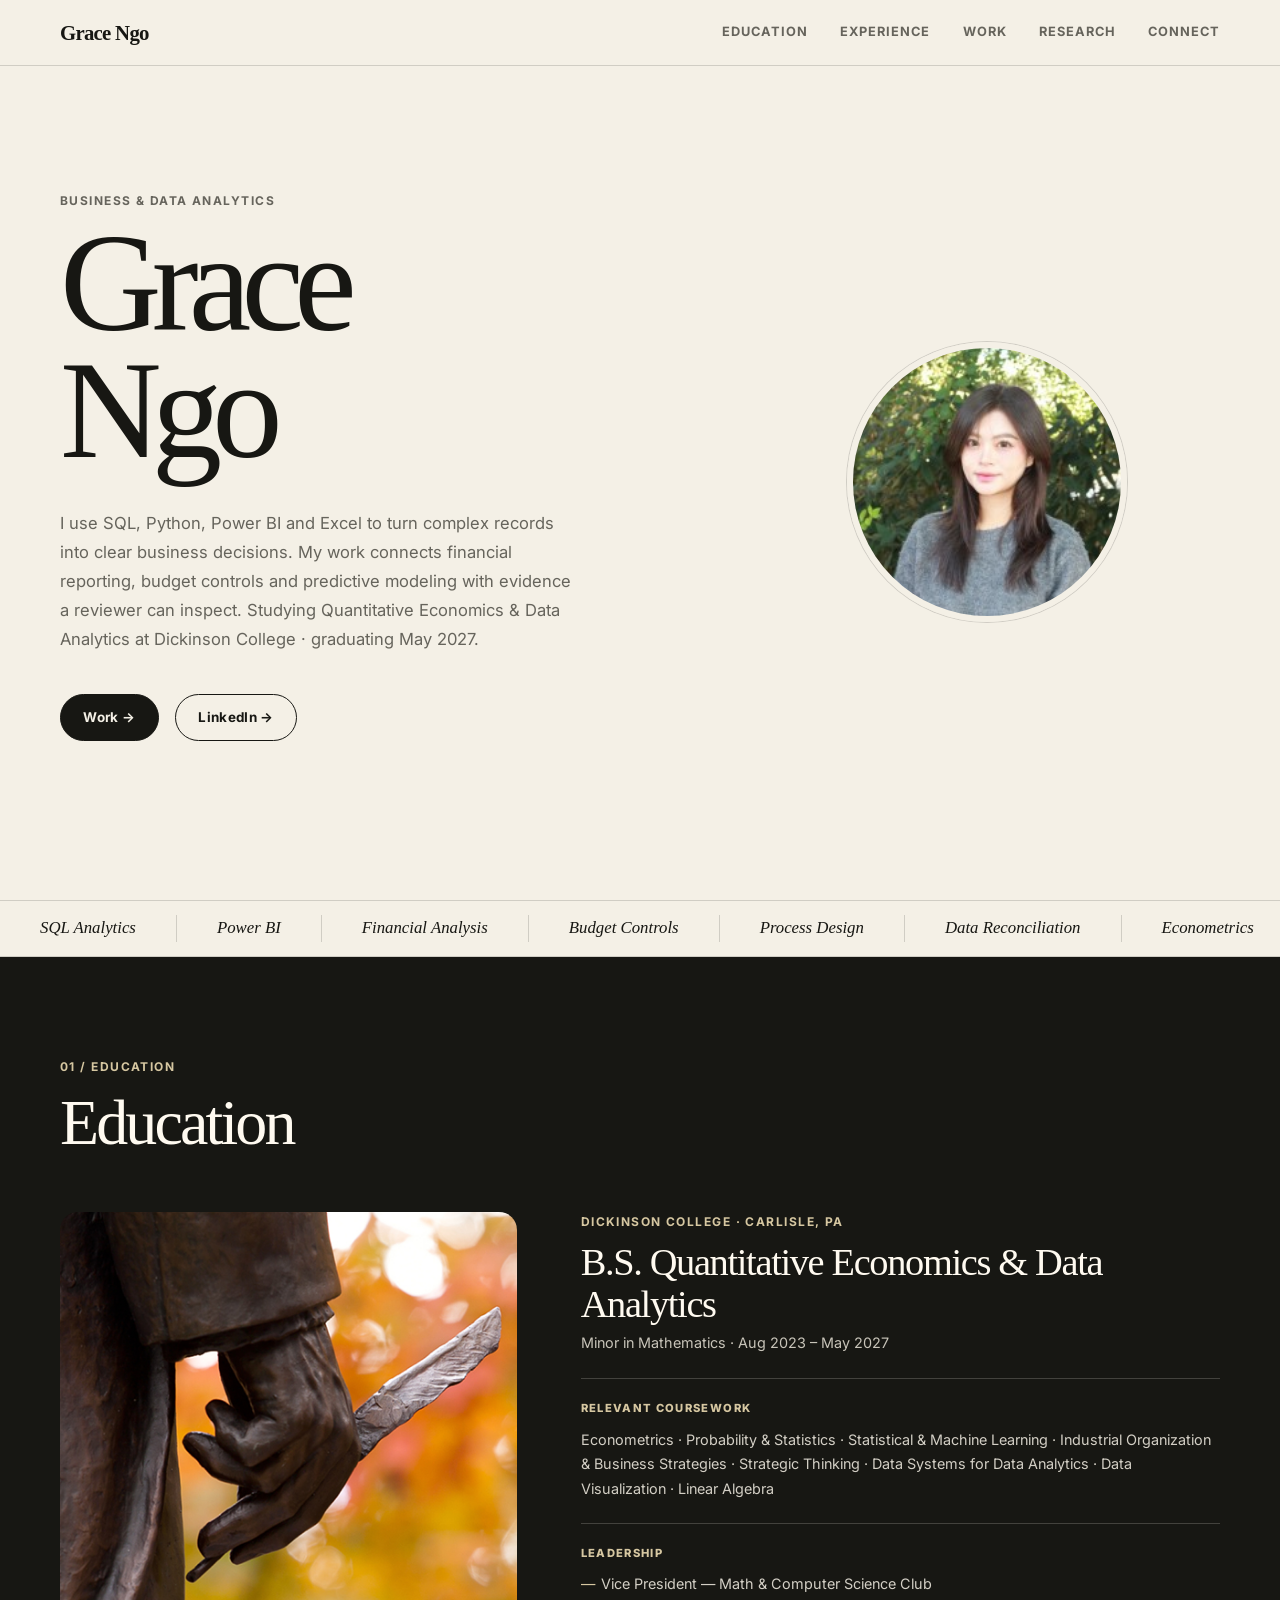
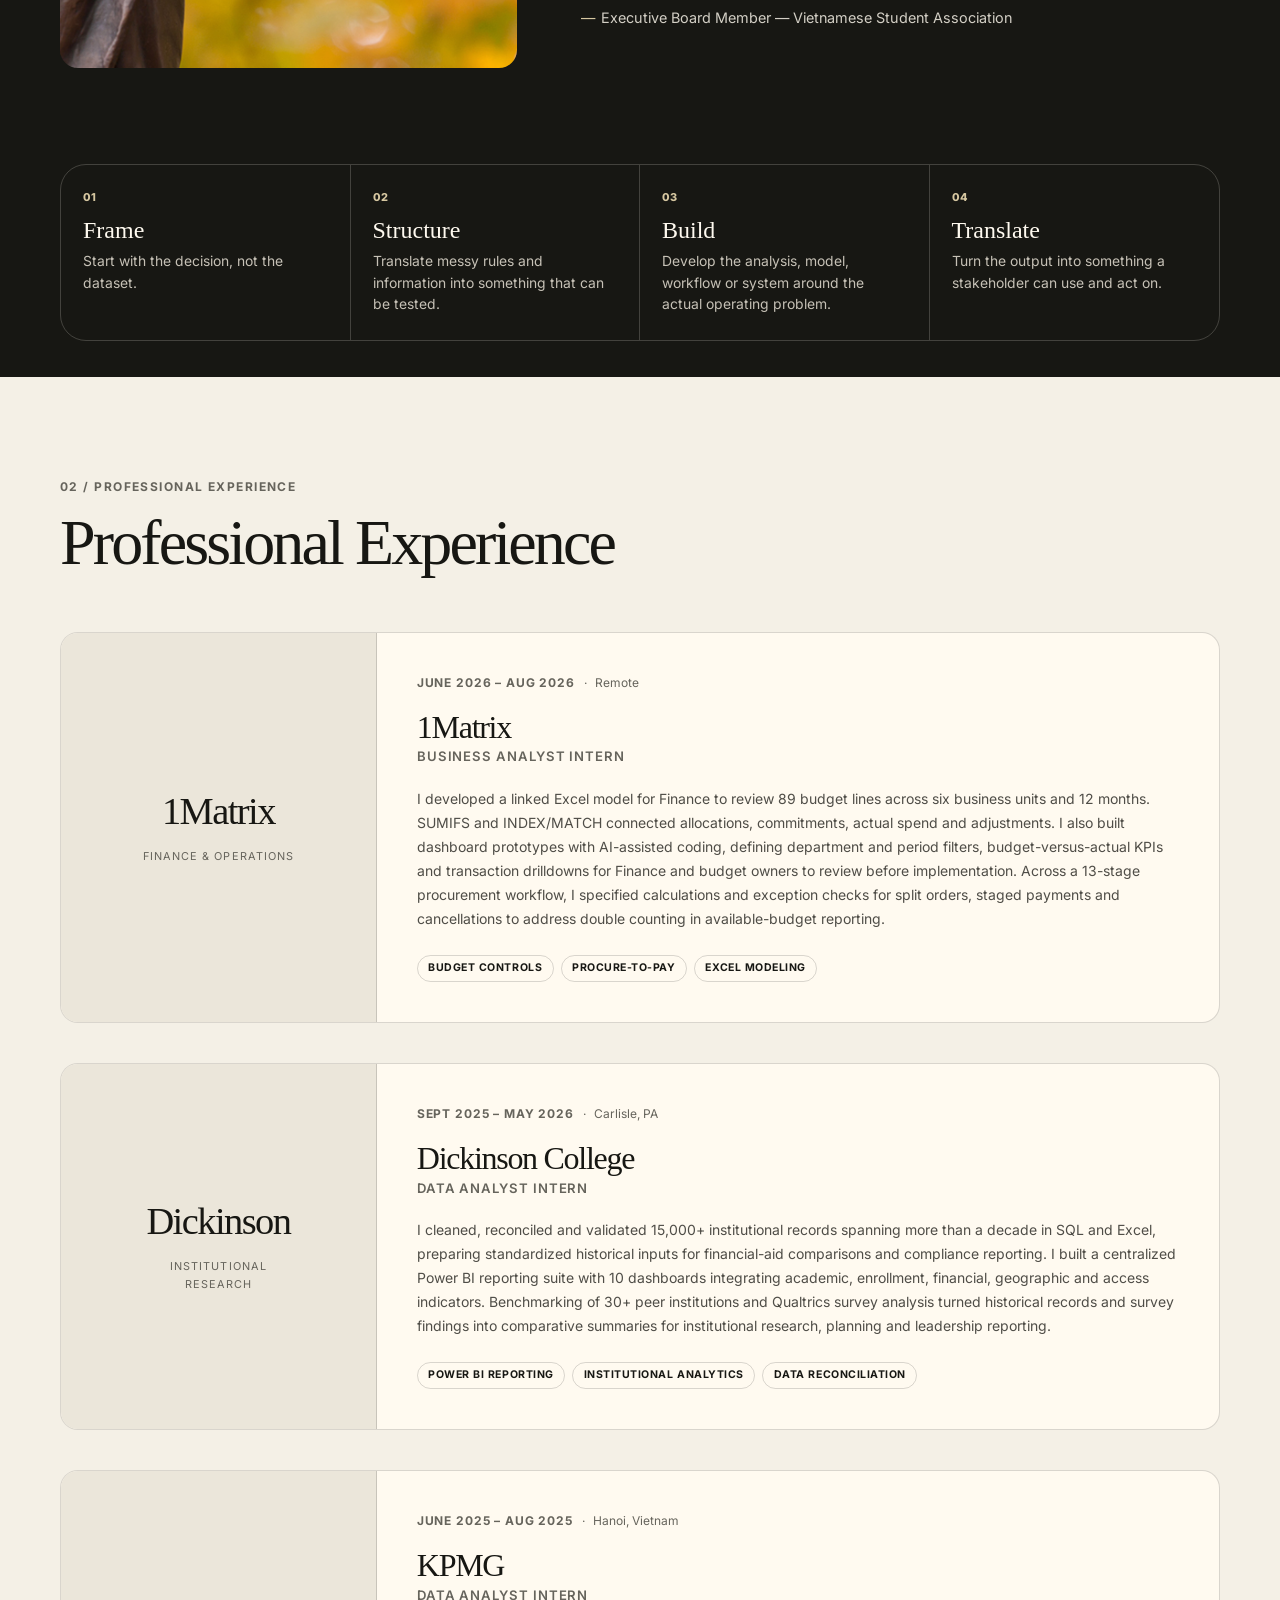
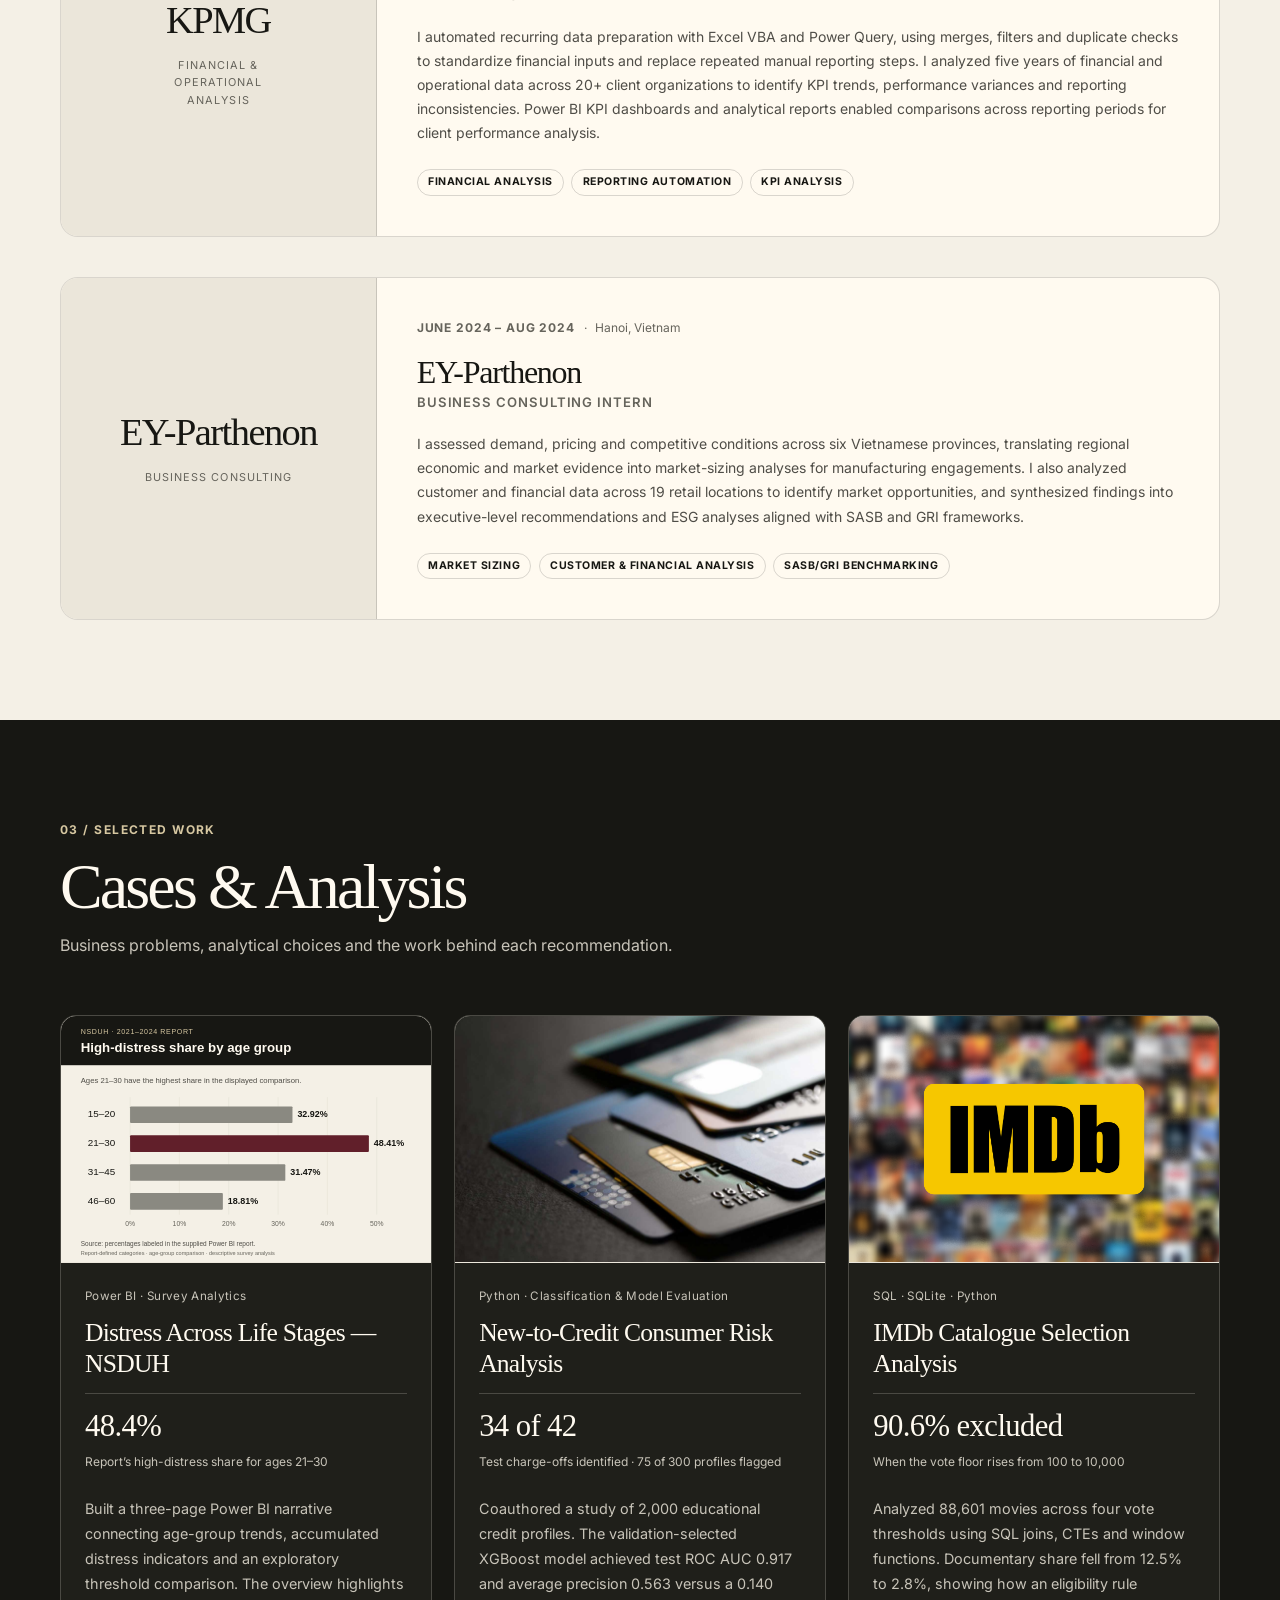
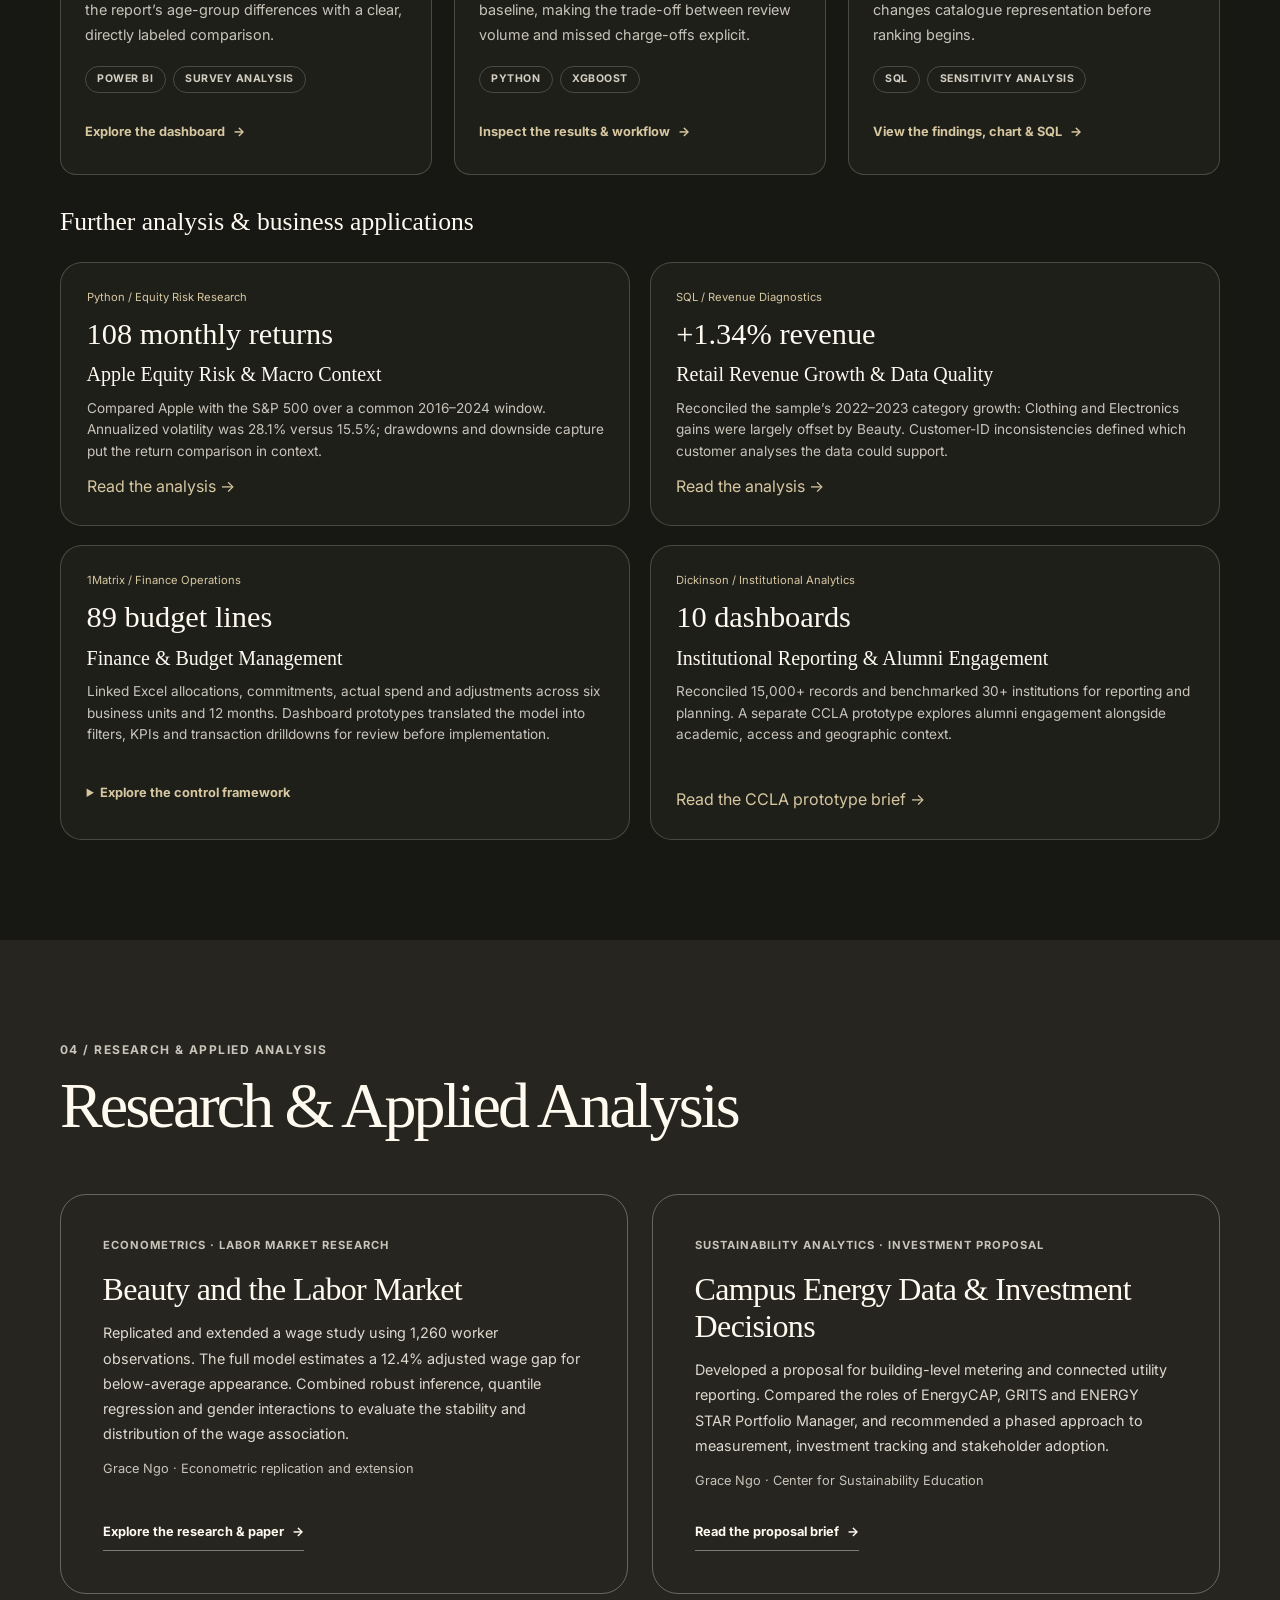
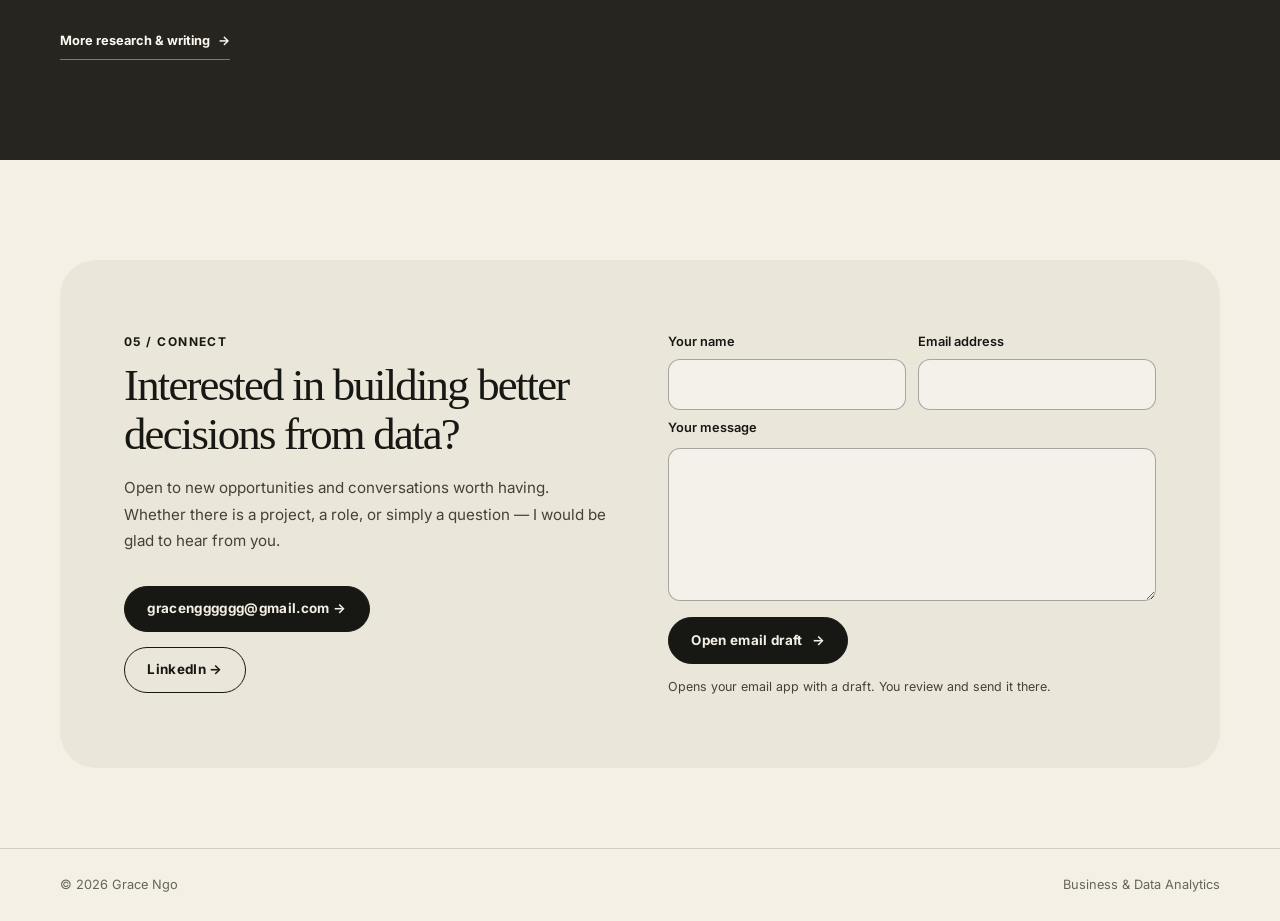
==== commit 9fff3a23: "Unify portfolio visuals with clean portrait, consistent project covers and clear NSDUH overview" ====
--- a/index.html
+++ b/index.html
@@ -11,7 +11,7 @@
   <meta property="og:title" content="Grace Ngo | Business &amp; Data Analytics" />
   <meta property="og:description" content="SQL analysis, predictive modeling and business intelligence, with reproducible results and clear decision trade-offs." />
   <meta property="og:url" content="https://gracengg.github.io/" />
-  <meta property="og:image" content="https://gracengg.github.io/images/og-preview.jpg" />
+  <meta property="og:image" content="https://gracengg.github.io/images/og-portfolio.png" />
   <link rel="stylesheet" href="css/style.css" />
   <link rel="preconnect" href="https://fonts.googleapis.com" />
   <link rel="preconnect" href="https://fonts.gstatic.com" crossorigin />
@@ -55,7 +55,7 @@
       </div>
       <div class="hero-right reveal" style="transition-delay:.18s">
         <div class="profile-ring">
-          <img src="images/Profile.jpeg" alt="Grace Ngo" data-fallback="images/placeholder.svg" />
+          <img src="images/grace-ngo-headshot.jpg" alt="Grace Ngo" width="200" height="200" data-fallback="images/placeholder.svg" />
         </div>
       </div>
     </div>
@@ -143,12 +143,7 @@
 
         <!-- 1Matrix -->
         <article class="exp-item reveal" aria-labelledby="experience-1matrix-company experience-1matrix-role">
-          <div class="exp-img-panel logo-panel">
-            <img src="images/1matrix.png" alt="" loading="lazy" decoding="async" data-fallback="images/placeholder.svg" />
-            <div class="exp-img-overlay" aria-hidden="true">
-              <span class="exp-co-name">1Matrix</span>
-            </div>
-          </div>
+          <div class="exp-name-panel" aria-hidden="true"><span class="exp-panel-name">1Matrix</span><span class="exp-panel-area">Finance &amp; operations</span></div>
           <div class="exp-content">
             <div class="exp-meta">
               <span class="exp-date"><time datetime="2026-06">June 2026</time> &ndash; <time datetime="2026-08">Aug 2026</time></span>
@@ -167,12 +162,7 @@
 
         <!-- Dickinson College -->
         <article class="exp-item reveal" aria-labelledby="experience-dickinson-company experience-dickinson-role">
-          <div class="exp-img-panel">
-            <img src="images/east-college.jpg" alt="" loading="lazy" decoding="async" data-fallback="images/placeholder.svg" />
-            <div class="exp-img-overlay" aria-hidden="true">
-              <span class="exp-co-name">Dickinson</span>
-            </div>
-          </div>
+          <div class="exp-name-panel" aria-hidden="true"><span class="exp-panel-name">Dickinson</span><span class="exp-panel-area">Institutional research</span></div>
           <div class="exp-content">
             <div class="exp-meta">
               <span class="exp-date"><time datetime="2025-09">Sept 2025</time> &ndash; <time datetime="2026-05">May 2026</time></span>
@@ -191,12 +181,7 @@
 
         <!-- KPMG -->
         <article class="exp-item reveal" aria-labelledby="experience-kpmg-company experience-kpmg-role">
-          <div class="exp-img-panel">
-            <img src="images/KPMG.jpeg" alt="" loading="lazy" decoding="async" data-fallback="images/placeholder.svg" />
-            <div class="exp-img-overlay" aria-hidden="true">
-              <span class="exp-co-name">KPMG</span>
-            </div>
-          </div>
+          <div class="exp-name-panel" aria-hidden="true"><span class="exp-panel-name">KPMG</span><span class="exp-panel-area">Financial &amp; operational analysis</span></div>
           <div class="exp-content">
             <div class="exp-meta">
               <span class="exp-date"><time datetime="2025-06">June 2025</time> &ndash; <time datetime="2025-08">Aug 2025</time></span>
@@ -215,12 +200,7 @@
 
         <!-- EY-Parthenon -->
         <article class="exp-item reveal" aria-labelledby="experience-ey-company experience-ey-role">
-          <div class="exp-img-panel">
-            <img src="images/EY-Parthenon.png" alt="" loading="lazy" decoding="async" data-fallback="images/placeholder.svg" />
-            <div class="exp-img-overlay" aria-hidden="true">
-              <span class="exp-co-name">EY&#8209;Parthenon</span>
-            </div>
-          </div>
+          <div class="exp-name-panel" aria-hidden="true"><span class="exp-panel-name">EY-Parthenon</span><span class="exp-panel-area">Business consulting</span></div>
           <div class="exp-content">
             <div class="exp-meta">
               <span class="exp-date"><time datetime="2024-06">June 2024</time> &ndash; <time datetime="2024-08">Aug 2024</time></span>
@@ -250,47 +230,44 @@
         <p class="section-sub-light">Business problems, analytical choices and the work behind each recommendation.</p>
       </div>
 
-      <article class="project-row reveal" aria-labelledby="nsduh-title">
-        <span class="proj-num acid-text" aria-hidden="true">01</span>
+      <div class="featured-projects">
+        <article class="featured-project reveal" aria-labelledby="nsduh-title">
+        <a class="project-preview" href="case-studies/nsduh-dashboard.html" aria-label="Open the three-page NSDUH dashboard case"><img src="images/projects/nsduh-overview.svg" alt="Redrawn comparison of the four high-distress percentages labeled in the NSDUH report." width="1200" height="800" loading="lazy" decoding="async" /></a>
         <div class="proj-main">
           <p class="project-status">Power BI &middot; Survey Analytics</p>
           <h3 class="proj-title" id="nsduh-title">Distress Across Life Stages &mdash; NSDUH</h3>
-          <p class="project-metric"><strong>3 report pages</strong><span>One analytical narrative across 2021&ndash;2024</span></p>
-          <p class="proj-q">How can survey reporting explain differences across age groups and accumulated distress indicators?</p>
-          <p class="proj-desc">Designed a Power BI narrative that moves from age-group trends to population distributions, an indicator heatmap and an exploratory threshold comparison. Each page answers a focused question and adds context to the preceding view.</p>
-          <div class="proj-tags"><span class="ptag">Power BI</span><span class="ptag">Survey Analysis</span><span class="ptag">Data Storytelling</span></div>
+          <p class="project-metric"><strong>48.4%</strong><span>Report&rsquo;s high-distress share for ages 21&ndash;30</span></p>
+          <p class="proj-desc">Built a three-page Power BI narrative connecting age-group trends, accumulated distress indicators and an exploratory threshold comparison. The overview highlights the report&rsquo;s age-group differences with a clear, directly labeled comparison.</p>
+          <div class="proj-tags"><span class="ptag">Power BI</span><span class="ptag">Survey Analysis</span></div>
           <a class="proj-link" href="case-studies/nsduh-dashboard.html">Explore the dashboard <span aria-hidden="true">&rarr;</span></a>
         </div>
-        <a class="project-preview" href="case-studies/nsduh-dashboard.html" aria-label="Open the three-page NSDUH dashboard case"><img src="images/projects/nsduh-stress.png" alt="NSDUH report showing distress trends and age-group comparisons." width="1730" height="970" loading="lazy" decoding="async" /></a>
+
       </article>
-
-      <article class="project-row reveal" aria-labelledby="risk-title">
-        <span class="proj-num acid-text" aria-hidden="true">02</span>
+        <article class="featured-project reveal" aria-labelledby="risk-title">
+        <a class="project-preview" href="case-studies/new-to-credit.html" aria-label="Open the credit-risk evaluation case"><img src="images/projects/credit-cover.png" alt="Stacked credit cards, illustrating the consumer-credit research topic." width="1500" height="1000" loading="lazy" decoding="async" /></a>
         <div class="proj-main">
           <p class="project-status">Python &middot; Classification &amp; Model Evaluation</p>
           <h3 class="proj-title" id="risk-title">New-to-Credit Consumer Risk Analysis</h3>
-          <p class="project-metric"><strong>34 of 42</strong><span>Recorded charge-offs identified in the held-out test set</span></p>
-          <p class="proj-q">How should an analyst balance unnecessary review flags against missed charge-offs?</p>
-          <p class="proj-desc">Coauthored a study of 2,000 educational credit profiles. Compared models using a 70/15/15 train&ndash;validation&ndash;test split; the selected XGBoost model achieved test ROC AUC 0.917 and average precision 0.563 versus a 0.140 baseline. Its validation-selected threshold flagged 75 of 300 test profiles, with 81.0% recall and 45.3% precision.</p>
-          <div class="proj-tags"><span class="ptag">Python</span><span class="ptag">scikit-learn</span><span class="ptag">XGBoost</span><span class="ptag">Threshold Analysis</span></div>
+          <p class="project-metric"><strong>34 of 42</strong><span>Test charge-offs identified &middot; 75 of 300 profiles flagged</span></p>
+          <p class="proj-desc">Coauthored a study of 2,000 educational credit profiles. The validation-selected XGBoost model achieved test ROC AUC 0.917 and average precision 0.563 versus a 0.140 baseline, making the trade-off between review volume and missed charge-offs explicit.</p>
+          <div class="proj-tags"><span class="ptag">Python</span><span class="ptag">XGBoost</span></div>
           <a class="proj-link" href="case-studies/new-to-credit.html">Inspect the results &amp; workflow <span aria-hidden="true">&rarr;</span></a>
         </div>
-        <a class="project-preview" href="case-studies/new-to-credit.html" aria-label="Open the credit-risk evaluation case"><img src="images/projects/ntc-test-diagnostics.svg" alt="Credit-risk test diagnostics showing ranking performance and the confusion matrix at the frozen threshold." loading="lazy" decoding="async" /></a>
+
       </article>
-
-      <article class="project-row reveal" aria-labelledby="imdb-title">
-        <span class="proj-num acid-text" aria-hidden="true">03</span>
+        <article class="featured-project reveal" aria-labelledby="imdb-title">
+        <a class="project-preview" href="case-studies/imdb-catalogue.html" aria-label="Open the IMDb results and methodology"><img src="images/projects/imdb-cover.png" alt="IMDb title over a blurred film-poster background, illustrating the catalogue-selection research topic." width="728" height="486" loading="lazy" decoding="async" /></a>
         <div class="proj-main">
           <p class="project-status">SQL &middot; SQLite &middot; Python</p>
           <h3 class="proj-title" id="imdb-title">IMDb Catalogue Selection Analysis</h3>
           <p class="project-metric"><strong>90.6% excluded</strong><span>When the vote floor rises from 100 to 10,000</span></p>
-          <p class="proj-q">How does requiring more votes change the coverage and genre mix of a rating-ranked movie shortlist?</p>
-          <p class="proj-desc">Queried 88,601 non-adult movies released in 2000&ndash;2024 using SQL joins, CTEs and window functions. Across four minimum-vote thresholds, Documentary share fell from 12.5% to 2.8% and all 50 baseline shortlist titles were replaced at 10,000 votes. The analysis makes catalogue coverage an explicit part of ranking policy.</p>
-          <div class="proj-tags"><span class="ptag">SQL</span><span class="ptag">Sensitivity Analysis</span><span class="ptag">Catalogue Coverage</span></div>
+          <p class="proj-desc">Analyzed 88,601 movies across four vote thresholds using SQL joins, CTEs and window functions. Documentary share fell from 12.5% to 2.8%, showing how an eligibility rule changes catalogue representation before ranking begins.</p>
+          <div class="proj-tags"><span class="ptag">SQL</span><span class="ptag">Sensitivity Analysis</span></div>
           <a class="proj-link" href="case-studies/imdb-catalogue.html">View the findings, chart &amp; SQL <span aria-hidden="true">&rarr;</span></a>
         </div>
-        <a class="project-preview" href="case-studies/imdb-catalogue.html" aria-label="Open the IMDb results and methodology"><img src="images/projects/imdb-vote-floor-review.svg" alt="IMDb chart showing catalogue retention across four vote thresholds and changes in genre share." loading="lazy" decoding="async" /></a>
+
       </article>
+      </div>
 
       <h3 class="supporting-heading">Further analysis &amp; business applications</h3>
       <div class="mini-projects reveal" aria-label="Further analytical work">
@@ -354,3 +331,4 @@
 </body>
 </html>
 
+
--- a/css/style.css
+++ b/css/style.css
@@ -4,7 +4,7 @@
 :root {
   --paper: #f4f0e6;
   --ink: #171713;
-  --acid: #d9f13a;
+  --acid: #d6c7a1;
   --wine: #611f2a;
   --cream: #fffaf0;
   --muted: #66645c;
@@ -32,7 +32,7 @@
 .section { padding-block: 100px; }
 .section-dark { background: var(--ink); }
 .section-light { background: var(--paper); }
-.section-wine { background: var(--wine); }
+.section-wine { background: #26251f; }
 .acid-text { color: var(--acid); }
 .reveal-pending { opacity: 0; transform: translateY(24px); }
 .reveal { transition: opacity .7s var(--ease), transform .7s var(--ease); }
@@ -45,7 +45,7 @@
 .eyebrow.ink { color: var(--ink); }
 .section-label { margin-bottom: .9rem; }
 .section-label.muted { color: var(--muted); }
-.section-label.light-muted { color: #e0b9bf; }
+.section-label.light-muted { color: #c8c4b9; }
 .section-head { margin-bottom: 3.5rem; }
 .section-title { font: 400 clamp(2.6rem, 5vw, 5rem) / 1.02 var(--serif); letter-spacing: -.045em; max-width: 820px; overflow-wrap: anywhere; }
 .section-title.dark { color: var(--ink); }
@@ -80,7 +80,7 @@
 .hero-desc { max-width: 520px; margin-bottom: 2.5rem; font-size: 1.04rem; color: var(--muted); line-height: 1.75; }
 .hero-cta { display: flex; flex-wrap: wrap; gap: 1rem; margin-bottom: 2rem; }
 .hero-right { display: flex; justify-content: center; align-items: center; }
-.profile-ring { width: min(100%, 400px); aspect-ratio: 1; border-radius: 50%; overflow: hidden; box-shadow: 0 24px 60px rgba(0,0,0,.09), 0 0 0 8px var(--card); }
+.profile-ring { width: min(100%, 280px); aspect-ratio: 1; border-radius: 50%; overflow: hidden; border: 6px solid var(--paper); box-shadow: 0 0 0 1px var(--line); }
 .profile-ring img { width: 100%; height: 100%; object-fit: cover; }
 .ticker { overflow: hidden; border-block: 1px solid var(--line); }
 .ticker-track { display: flex; width: max-content; padding-block: 14px; font: italic 1.05rem / 1.6 var(--serif); animation: marquee 32s linear infinite; }
@@ -109,16 +109,10 @@
 
 /* 5. Professional experience */
 .exp-list { display: grid; gap: 2.5rem; }
-.exp-item { display: grid; grid-template-columns: 2fr 3fr; border: 1.5px solid var(--line); border-radius: 26px; overflow: hidden; background: var(--cream); }
-.exp-item:nth-child(even) { grid-template-columns: 3fr 2fr; }
-.exp-item:nth-child(even) .exp-img-panel { order: 2; }
-.exp-item:nth-child(even) .exp-content { order: 1; }
-.exp-img-panel { position: relative; min-height: 340px; overflow: hidden; background: var(--ink); }
-.exp-img-panel img { position: absolute; inset: 0; width: 100%; height: 100%; object-fit: cover; filter: grayscale(25%) brightness(.85); }
-.logo-panel { background: white; }
-.logo-panel img { object-fit: cover; padding: 0; filter: none; }
-.exp-img-overlay { position: absolute; inset: 0; display: flex; align-items: flex-end; padding: 1.8rem; background: linear-gradient(to top, rgba(0,0,0,.4), transparent 65%); }
-.exp-co-name { color: var(--cream); font: italic clamp(1.5rem, 3vw, 2.1rem) / 1 var(--serif); text-shadow: 0 2px 16px rgba(0,0,0,.5); }
+.exp-item { display: grid; grid-template-columns: minmax(190px, .75fr) minmax(0, 2fr); border: 1px solid var(--line); border-radius: 18px; overflow: hidden; background: var(--cream); }
+.exp-name-panel { display: flex; flex-direction: column; align-items: center; justify-content: center; gap: 1rem; min-height: 260px; padding: 2rem; text-align: center; background: var(--card); border-right: 1px solid var(--line); }
+.exp-panel-name { color: var(--ink); font: 400 clamp(2rem, 3vw, 3rem) / 1.1 var(--serif); letter-spacing: -.04em; }
+.exp-panel-area { max-width: 22ch; color: var(--muted); font-size: .68rem; line-height: 1.6; text-transform: uppercase; letter-spacing: .1em; }
 .exp-content { min-width: 0; display: flex; flex-direction: column; padding: 2.5rem; }
 .exp-meta { display: flex; flex-wrap: wrap; gap: .6rem; margin-bottom: 1.1rem; font-size: .75rem; color: var(--muted); }
 .exp-date { font-weight: 700; text-transform: uppercase; letter-spacing: .07em; }
@@ -130,8 +124,13 @@
 .etag { border: 1px solid var(--line); border-radius: 999px; padding: .25rem .65rem; font-size: .66rem; font-weight: 700; text-transform: uppercase; letter-spacing: .05em; }
 
 /* 6. Selected work and progressive disclosure */
-.project-row { display: grid; grid-template-columns: 46px minmax(0,1.25fr) minmax(0,1fr); gap: 2rem; padding-block: 3rem; border-top: 1px solid var(--line-light); align-items: start; }
-.proj-num { font: 400 2.4rem / 1 var(--serif); opacity: .8; }
+.featured-projects { display: grid; grid-template-columns: repeat(3, minmax(0, 1fr)); gap: 1.4rem; }
+.featured-project { min-width: 0; display: flex; flex-direction: column; overflow: hidden; border: 1px solid var(--line-light); border-radius: 16px; background: #1f1f1a; }
+.proj-main { display: flex; flex-direction: column; flex-grow: 1; min-width: 0; padding: 1.5rem; }
+.featured-project .proj-title { min-height: 2.4em; font-size: 1.6rem; line-height: 1.2; }
+.featured-project .proj-desc { flex-grow: 1; }
+.featured-project .proj-link { align-self: flex-start; }
+.featured-project .proj-tags { margin-top: auto; }
 .project-status { margin-bottom: .8rem; color: #c8c4b9; font-size: .73rem; letter-spacing: .03em; }
 .proj-title { margin-bottom: .85rem; color: var(--cream); font: 400 clamp(1.6rem, 2.5vw, 2.3rem) / 1.12 var(--serif); letter-spacing: -.03em; }
 .proj-q { margin-bottom: 1.1rem; padding-left: 1rem; border-left: 2px solid var(--acid); color: #d8d3c8; font: italic 1rem / 1.6 var(--serif); }
@@ -143,13 +142,10 @@
 .ptag { padding: .25rem .7rem; border: 1px solid var(--line-light); border-radius: 999px; color: #d4cfc3; font-size: .66rem; font-weight: 700; text-transform: uppercase; letter-spacing: .05em; }
 .proj-link { display: inline-flex; gap: .5rem; padding-block: .5rem; color: var(--acid); font-size: .8rem; font-weight: 700; }
 .proj-link:hover { text-decoration: underline; text-underline-offset: .3rem; }
-.project-aside { display: grid; gap: .7rem; padding: 1.5rem; border: 1px solid var(--line-light); border-radius: 20px; background: #1f1f1a; }
-.project-aside span { padding-bottom: .6rem; border-bottom: 1px solid var(--line-light); color: var(--acid); font: 400 1.25rem / 1.2 var(--serif); }
-.project-aside p { font-size: .8rem; color: #c8c4b9; }
-.project-preview { display: block; overflow: hidden; border: 1px solid var(--line-light); border-radius: 16px; }
-.project-preview img { width: 100%; height: auto; }
-.project-metric { display: grid; gap: .4rem; margin-bottom: 1.4rem; }
-.project-metric strong { color: var(--acid); font: 400 clamp(1.8rem,3vw,2.6rem) / 1.1 var(--serif); letter-spacing: -.02em; }
+.project-preview { display: block; overflow: hidden; aspect-ratio: 3 / 2; background: var(--card); border-bottom: 1px solid var(--line-light); }
+.project-preview img { width: 100%; height: 100%; object-fit: cover; }
+.project-metric { display: grid; align-content: start; gap: .5rem; min-height: 5.4rem; margin-bottom: 1rem; padding-top: 1rem; border-top: 1px solid var(--line-light); }
+.project-metric strong { color: var(--cream); font: 400 clamp(1.6rem,2.4vw,2.15rem) / 1.1 var(--serif); letter-spacing: -.02em; }
 .project-metric span { color: #c8c4b9; font-size: .75rem; }
 .supporting-heading { margin-top: 2rem; color: var(--cream); font: 400 1.6rem / 1.2 var(--serif); }
 .case-disclosure { margin-top: 1rem; }
@@ -166,24 +162,24 @@
 .mini-card small { color: var(--acid); font-size: .7rem; }
 .mini-card h3 { color: var(--cream); font: 400 1.25rem / 1.2 var(--serif); }
 .mini-card p { flex-grow: 1; color: #c8c4b9; font-size: .85rem; }
-.mini-metric { color: var(--acid); font: 400 1.9rem / 1.1 var(--serif); }
+.mini-metric { color: var(--cream); font: 400 1.9rem / 1.1 var(--serif); }
 .mini-card .detail-grid { grid-template-columns: 1fr; }
 .mini-arrow { color: var(--acid); }
 
 /* 7. Research and writing */
 .research-grid { display: grid; grid-template-columns: repeat(2,minmax(0,1fr)); gap: 1.5rem; }
 .research-card { display: flex; flex-direction: column; justify-content: space-between; gap: 1.4rem; padding: 2.6rem; border: 1px solid rgba(255,250,240,.3); border-radius: 26px; }
-.research-type { margin-bottom: 1rem; color: #e0b9bf; font-size: .7rem; font-weight: 700; text-transform: uppercase; letter-spacing: .09em; }
+.research-type { margin-bottom: 1rem; color: #c8c4b9; font-size: .7rem; font-weight: 700; text-transform: uppercase; letter-spacing: .09em; }
 .research-title { margin-bottom: .8rem; color: var(--cream); font: 400 clamp(1.4rem,2.5vw,2rem) / 1.15 var(--serif); letter-spacing: -.02em; }
-.research-desc { margin-bottom: .8rem; color: #f0dadc; font-size: .9rem; line-height: 1.75; }
-.research-author, .research-note { color: #e0b9bf; font-size: .8rem; }
+.research-desc { margin-bottom: .8rem; color: #ded9cf; font-size: .9rem; line-height: 1.75; }
+.research-author, .research-note { color: #c8c4b9; font-size: .8rem; }
 .research-link { display: inline-flex; align-self: flex-start; align-items: center; flex-wrap: wrap; gap: .5rem; padding-block: .5rem; color: var(--cream); font-size: .8rem; font-weight: 700; border-bottom: 1px solid rgba(255,250,240,.4); }
 .file-type { font-size: .65rem; border: 1px solid; padding: .1rem .35rem; border-radius: 4px; }
 .more-research { margin-top: 1.8rem; }
 
 /* 8. Contact and footer */
 .contact-section { padding-bottom: 80px; }
-.contact-box { display: grid; grid-template-columns: minmax(0,1fr) minmax(0,1fr); gap: 3.5rem; padding: 4.5rem 4rem; border-radius: 36px; background: var(--acid); }
+.contact-box { display: grid; grid-template-columns: minmax(0,1fr) minmax(0,1fr); gap: 3.5rem; padding: 4.5rem 4rem; border-radius: 36px; background: var(--card); }
 .contact-title { margin-top: .6rem; font: 400 clamp(1.85rem,3.5vw,3.2rem) / 1.1 var(--serif); letter-spacing: -.04em; }
 .contact-sub { max-width: 500px; margin-top: 1rem; color: #454235; font-size: .95rem; line-height: 1.72; }
 .contact-links { display: flex; flex-direction: column; align-items: flex-start; gap: .9rem; margin-top: 2rem; }
@@ -201,10 +197,12 @@
 .footer-inner { display: flex; justify-content: space-between; align-items: center; flex-wrap: wrap; gap: 1rem; font-size: .8rem; color: var(--muted); }
 
 /* 9. Responsive layouts */
-@media (max-width: 1024px) {
-  .project-row { grid-template-columns: 50px minmax(0,1fr); }
-  .project-aside { display: none; }
-  .project-preview { grid-column: 2; max-width: 600px; }
+@media (min-width: 701px) and (max-width: 1024px) {
+  .featured-projects { grid-template-columns: 1fr; }
+  .featured-project { display: grid; grid-template-columns: minmax(0, .9fr) minmax(0, 1.1fr); align-items: start; }
+  .project-preview { border-bottom: 0; border-right: 1px solid var(--line-light); }
+  .featured-project .proj-title { min-height: 0; }
+  .featured-project .project-metric { min-height: 0; }
 }
 @media (max-width: 900px) {
   .hero-inner, .edu-grid, .research-grid, .contact-box { grid-template-columns: 1fr; }
@@ -214,9 +212,8 @@
   .edu-grid { gap: 2.5rem; }
   .edu-img-col { min-height: 0; }
   .edu-img { height: auto; aspect-ratio: 16/9; }
-  .exp-item, .exp-item:nth-child(even) { grid-template-columns: 1fr; }
-  .exp-item:nth-child(even) .exp-img-panel, .exp-item:nth-child(even) .exp-content { order: 0; }
-  .exp-img-panel { min-height: 260px; }
+  .exp-item { grid-template-columns: 1fr; }
+  .exp-name-panel { min-height: 160px; border-right: 0; border-bottom: 1px solid var(--line); }
   .story-grid { grid-template-columns: repeat(2,minmax(0,1fr)); }
   .story-step:nth-child(2) { border-right: 0; }
   .story-step:nth-child(-n+2) { border-bottom: 1px solid var(--line-light); }
@@ -235,9 +232,10 @@
   .js-nav + main .hero { padding-top: 6rem; }
   .hero-name { font-size: 4.5rem; }
   .exp-content { padding: 1.6rem; }
-  .project-row { grid-template-columns: minmax(0,1fr); gap: 1.2rem; }
-  .project-preview { grid-column: 1; }
-  .proj-num { font-size: 1.4rem; }
+  .featured-projects { grid-template-columns: 1fr; gap: 1.5rem; }
+  .featured-project .proj-title { min-height: 0; }
+  .project-metric { min-height: 0; }
+  .project-preview { display: block; overflow: hidden; aspect-ratio: 3 / 2; background: var(--card); border-bottom: 1px solid var(--line-light); }
   .mini-projects, .detail-grid, .detail-grid-2, .cf-row, .story-grid { grid-template-columns: 1fr; }
   .story-step { border-right: 0; border-bottom: 1px solid var(--line-light); }
   .story-step:last-child { border-bottom: 0; }
@@ -252,3 +250,4 @@
   .reveal-pending { opacity: 1; transform: none; }
 }
 
+
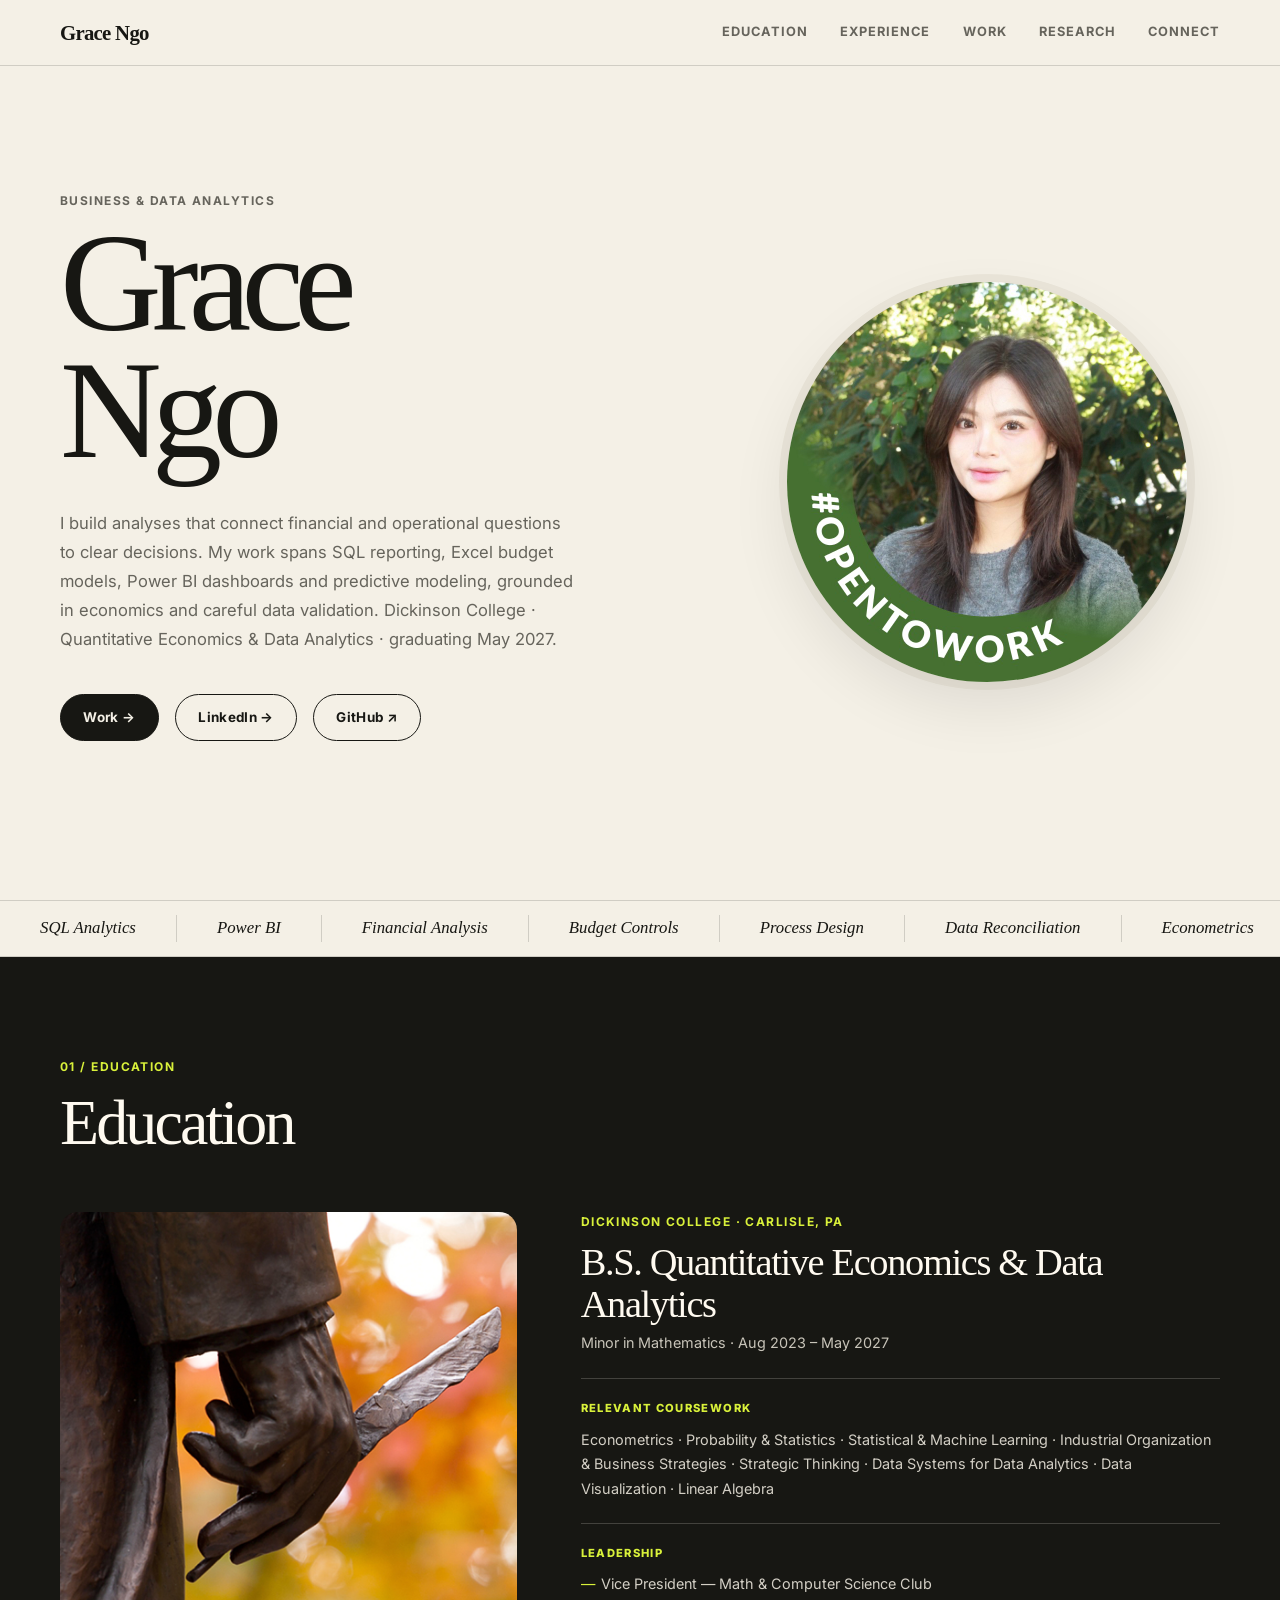
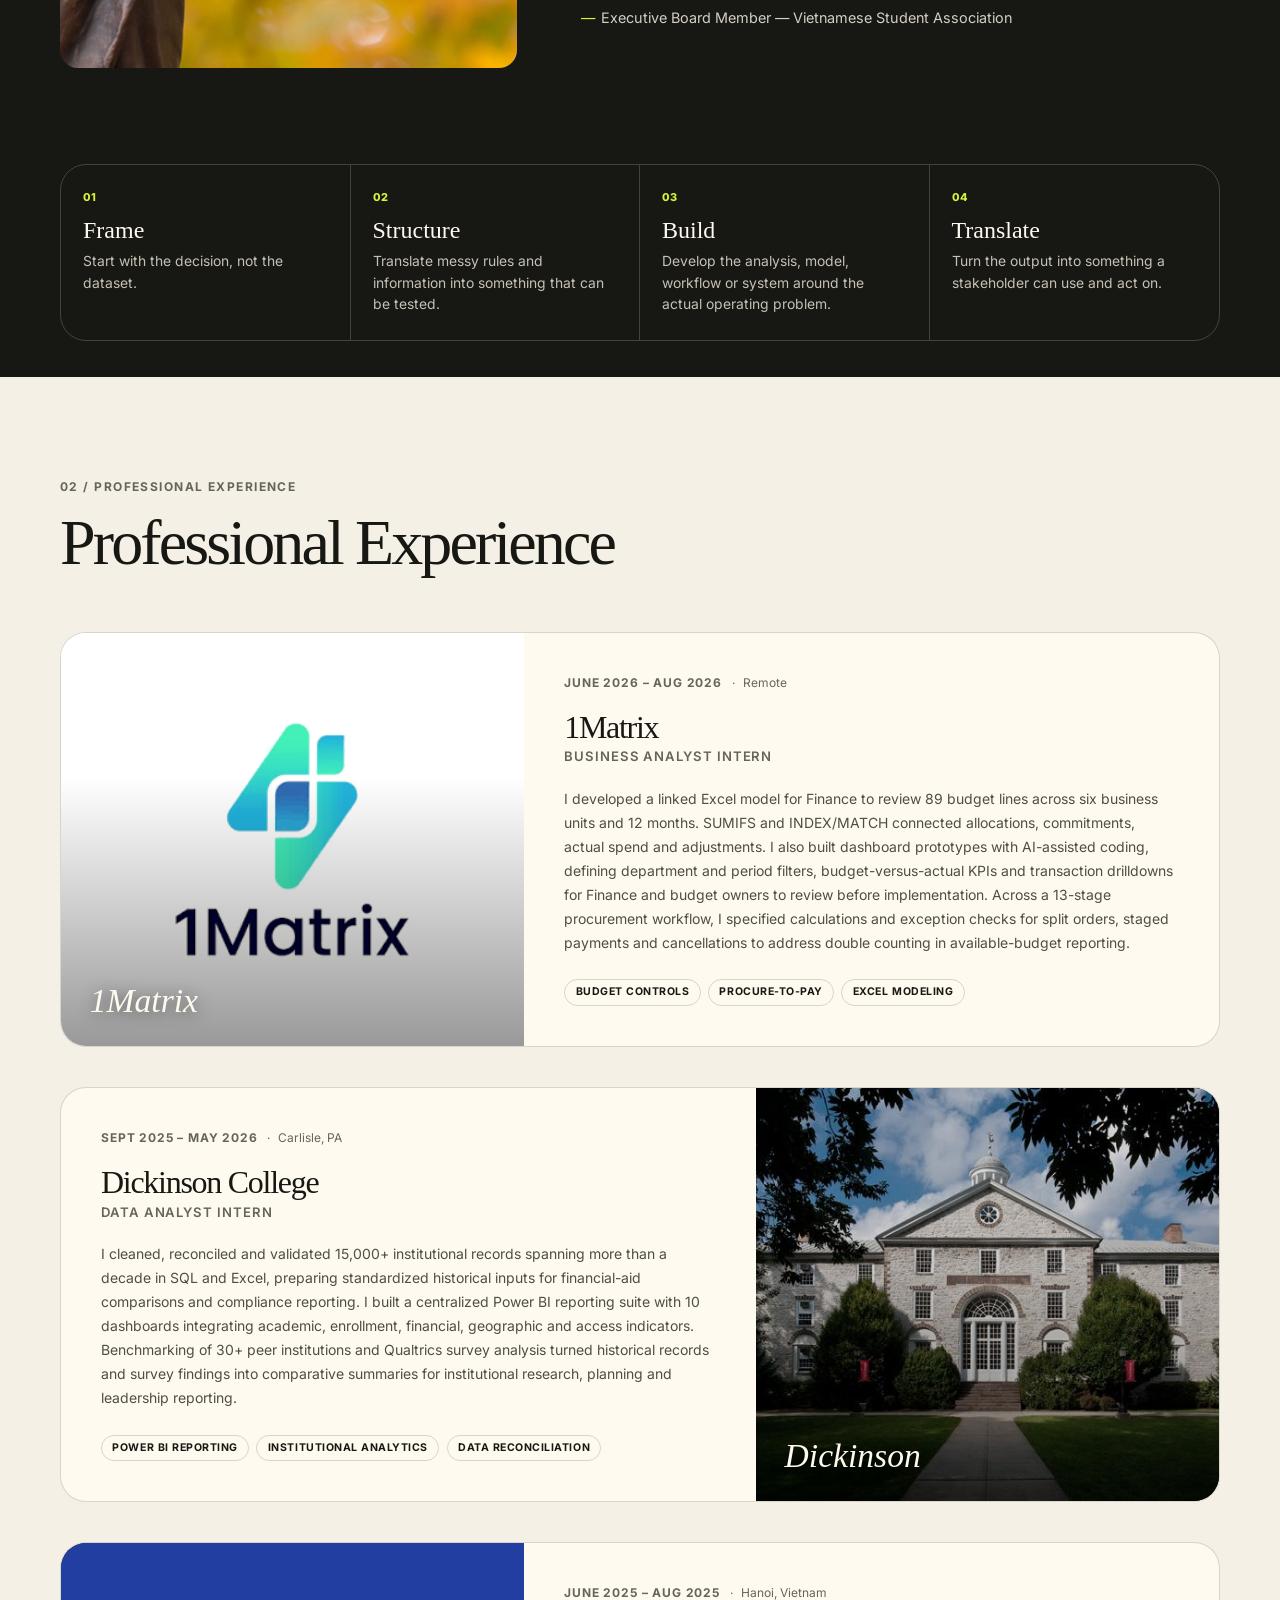
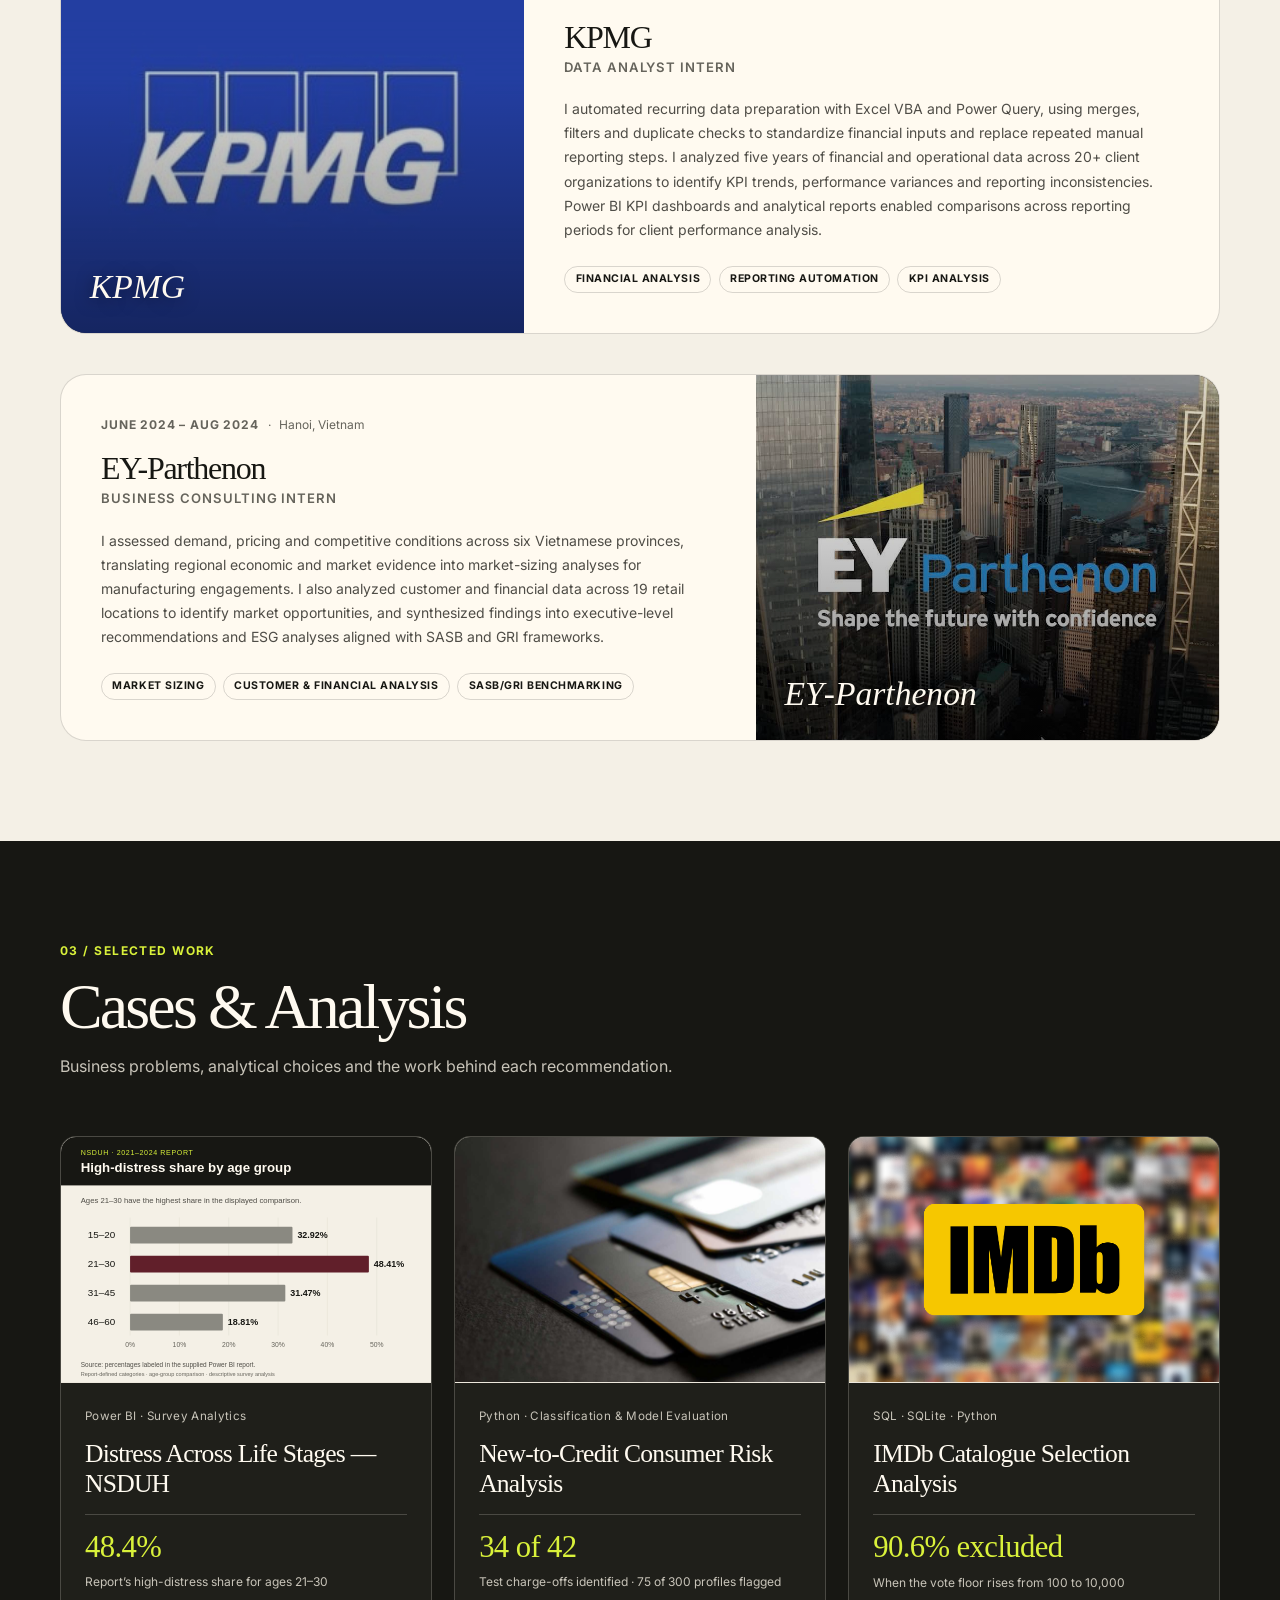
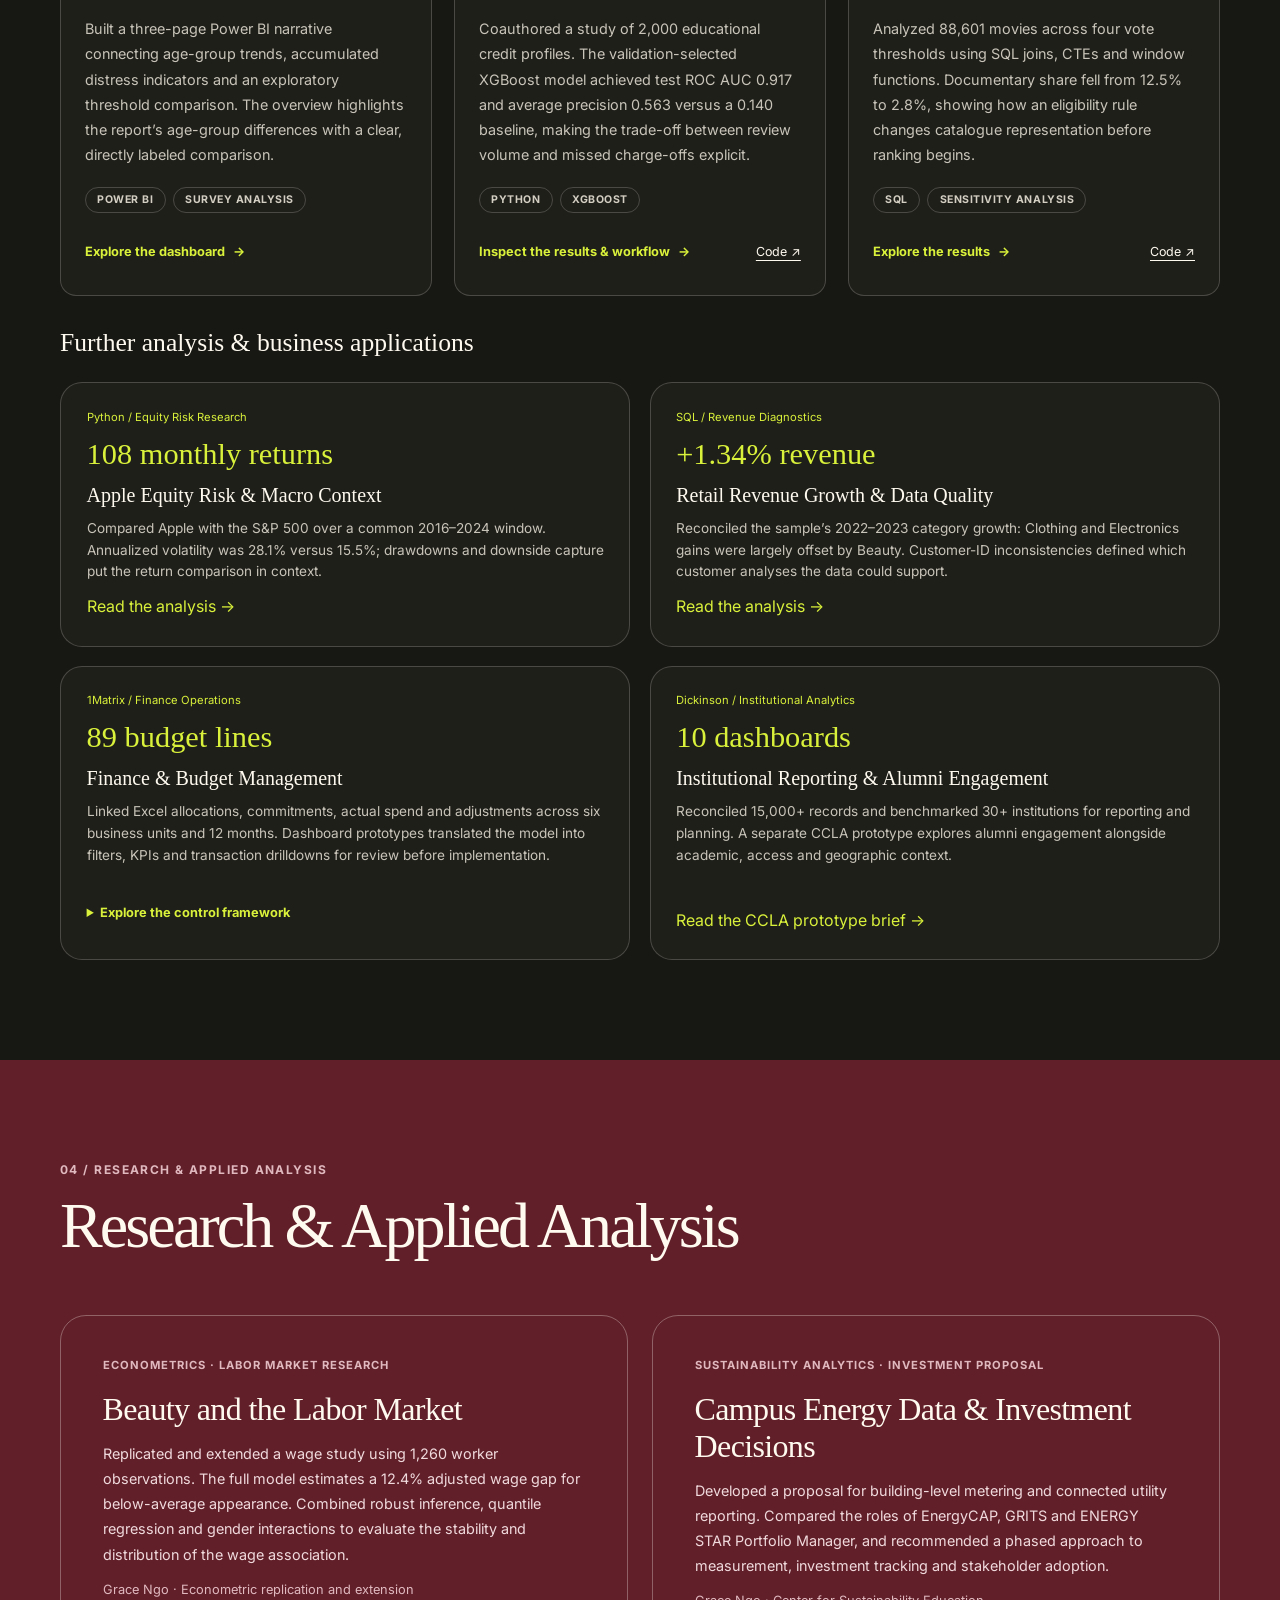
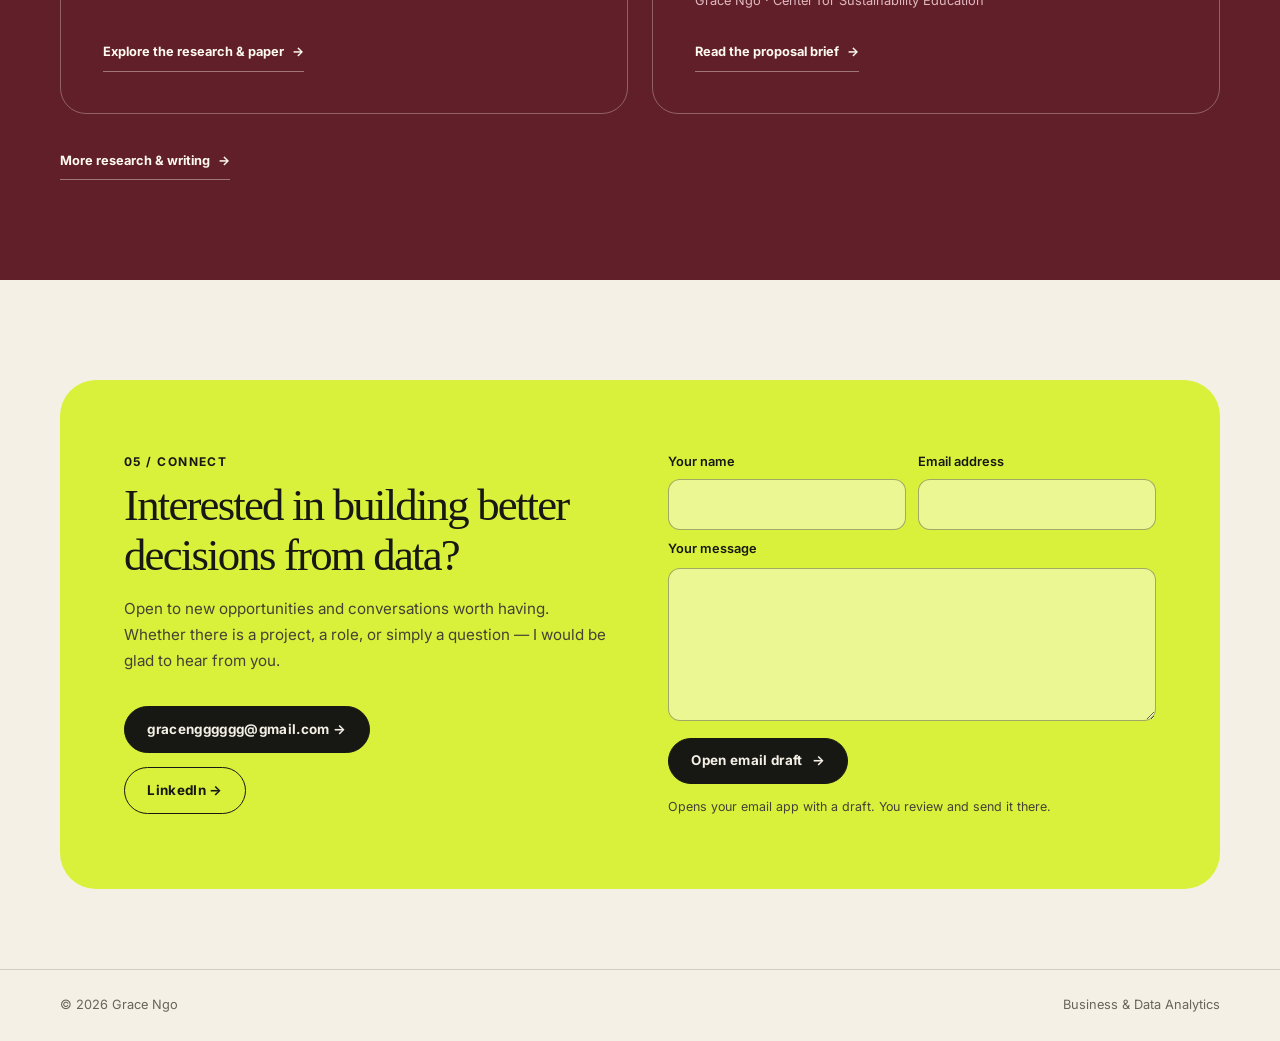
==== commit 748a7618: "Restore original lime and wine design, image-led experience cards and add IMDb result exploration" ====
--- a/index.html
+++ b/index.html
@@ -11,8 +11,8 @@
   <meta property="og:title" content="Grace Ngo | Business &amp; Data Analytics" />
   <meta property="og:description" content="SQL analysis, predictive modeling and business intelligence, with reproducible results and clear decision trade-offs." />
   <meta property="og:url" content="https://gracengg.github.io/" />
-  <meta property="og:image" content="https://gracengg.github.io/images/og-portfolio.png" />
-  <link rel="stylesheet" href="css/style.css" />
+  <meta property="og:image" content="https://gracengg.github.io/images/og-preview.jpg" />
+  <link rel="stylesheet" href="css/style.css?v=20261109-restore" />
   <link rel="preconnect" href="https://fonts.googleapis.com" />
   <link rel="preconnect" href="https://fonts.gstatic.com" crossorigin />
   <link href="https://fonts.googleapis.com/css2?family=Inter:wght@400;500;600;700;800&display=swap" rel="stylesheet" />
@@ -47,15 +47,16 @@
       <div class="hero-left reveal">
         <p class="eyebrow">Business &amp; Data Analytics</p>
         <h1 class="hero-name">Grace<br>Ngo</h1>
-        <p class="hero-desc">I use SQL, Python, Power BI and Excel to turn complex records into clear business decisions. My work connects financial reporting, budget controls and predictive modeling with evidence a reviewer can inspect. Studying Quantitative Economics &amp; Data Analytics at Dickinson College &middot; graduating May 2027.</p>
+        <p class="hero-desc">I build analyses that connect financial and operational questions to clear decisions. My work spans SQL reporting, Excel budget models, Power BI dashboards and predictive modeling, grounded in economics and careful data validation. Dickinson College &middot; Quantitative Economics &amp; Data Analytics &middot; graduating May 2027.</p>
         <div class="hero-cta">
           <a href="#projects" class="btn btn-dark">Work &rarr;</a>
           <a href="https://www.linkedin.com/in/gracee-ngo/" class="btn btn-outline" target="_blank" rel="noopener">LinkedIn &rarr;</a>
+          <a href="https://github.com/gracengg" class="btn btn-outline" target="_blank" rel="noopener noreferrer">GitHub &nearr;</a>
         </div>
       </div>
       <div class="hero-right reveal" style="transition-delay:.18s">
         <div class="profile-ring">
-          <img src="images/grace-ngo-headshot.jpg" alt="Grace Ngo" width="200" height="200" data-fallback="images/placeholder.svg" />
+          <img src="images/Profile.jpeg" alt="Grace Ngo" width="800" height="800" data-fallback="images/placeholder.svg" />
         </div>
       </div>
     </div>
@@ -143,7 +144,10 @@
 
         <!-- 1Matrix -->
         <article class="exp-item reveal" aria-labelledby="experience-1matrix-company experience-1matrix-role">
-          <div class="exp-name-panel" aria-hidden="true"><span class="exp-panel-name">1Matrix</span><span class="exp-panel-area">Finance &amp; operations</span></div>
+          <div class="exp-img-panel logo-panel">
+            <img src="images/1matrix.png" alt="" loading="lazy" decoding="async" data-fallback="images/placeholder.svg" />
+            <div class="exp-img-overlay" aria-hidden="true"><span class="exp-co-name">1Matrix</span></div>
+          </div>
           <div class="exp-content">
             <div class="exp-meta">
               <span class="exp-date"><time datetime="2026-06">June 2026</time> &ndash; <time datetime="2026-08">Aug 2026</time></span>
@@ -162,7 +166,10 @@
 
         <!-- Dickinson College -->
         <article class="exp-item reveal" aria-labelledby="experience-dickinson-company experience-dickinson-role">
-          <div class="exp-name-panel" aria-hidden="true"><span class="exp-panel-name">Dickinson</span><span class="exp-panel-area">Institutional research</span></div>
+          <div class="exp-img-panel">
+            <img src="images/east-college.jpg" alt="" loading="lazy" decoding="async" data-fallback="images/placeholder.svg" />
+            <div class="exp-img-overlay" aria-hidden="true"><span class="exp-co-name">Dickinson</span></div>
+          </div>
           <div class="exp-content">
             <div class="exp-meta">
               <span class="exp-date"><time datetime="2025-09">Sept 2025</time> &ndash; <time datetime="2026-05">May 2026</time></span>
@@ -181,7 +188,10 @@
 
         <!-- KPMG -->
         <article class="exp-item reveal" aria-labelledby="experience-kpmg-company experience-kpmg-role">
-          <div class="exp-name-panel" aria-hidden="true"><span class="exp-panel-name">KPMG</span><span class="exp-panel-area">Financial &amp; operational analysis</span></div>
+          <div class="exp-img-panel">
+            <img src="images/KPMG.jpeg" alt="" loading="lazy" decoding="async" data-fallback="images/placeholder.svg" />
+            <div class="exp-img-overlay" aria-hidden="true"><span class="exp-co-name">KPMG</span></div>
+          </div>
           <div class="exp-content">
             <div class="exp-meta">
               <span class="exp-date"><time datetime="2025-06">June 2025</time> &ndash; <time datetime="2025-08">Aug 2025</time></span>
@@ -200,7 +210,10 @@
 
         <!-- EY-Parthenon -->
         <article class="exp-item reveal" aria-labelledby="experience-ey-company experience-ey-role">
-          <div class="exp-name-panel" aria-hidden="true"><span class="exp-panel-name">EY-Parthenon</span><span class="exp-panel-area">Business consulting</span></div>
+          <div class="exp-img-panel">
+            <img src="images/EY-Parthenon.png" alt="" loading="lazy" decoding="async" data-fallback="images/placeholder.svg" />
+            <div class="exp-img-overlay" aria-hidden="true"><span class="exp-co-name">EY&#8209;Parthenon</span></div>
+          </div>
           <div class="exp-content">
             <div class="exp-meta">
               <span class="exp-date"><time datetime="2024-06">June 2024</time> &ndash; <time datetime="2024-08">Aug 2024</time></span>
@@ -232,7 +245,7 @@
 
       <div class="featured-projects">
         <article class="featured-project reveal" aria-labelledby="nsduh-title">
-        <a class="project-preview" href="case-studies/nsduh-dashboard.html" aria-label="Open the three-page NSDUH dashboard case"><img src="images/projects/nsduh-overview.svg" alt="Redrawn comparison of the four high-distress percentages labeled in the NSDUH report." width="1200" height="800" loading="lazy" decoding="async" /></a>
+        <a class="project-preview" href="case-studies/nsduh-dashboard.html" aria-label="Open the three-page NSDUH dashboard case"><img src="images/projects/nsduh-overview.svg?v=20261109-restore" alt="Redrawn comparison of the four high-distress percentages labeled in the NSDUH report." width="1200" height="800" loading="lazy" decoding="async" /></a>
         <div class="proj-main">
           <p class="project-status">Power BI &middot; Survey Analytics</p>
           <h3 class="proj-title" id="nsduh-title">Distress Across Life Stages &mdash; NSDUH</h3>
@@ -251,7 +264,7 @@
           <p class="project-metric"><strong>34 of 42</strong><span>Test charge-offs identified &middot; 75 of 300 profiles flagged</span></p>
           <p class="proj-desc">Coauthored a study of 2,000 educational credit profiles. The validation-selected XGBoost model achieved test ROC AUC 0.917 and average precision 0.563 versus a 0.140 baseline, making the trade-off between review volume and missed charge-offs explicit.</p>
           <div class="proj-tags"><span class="ptag">Python</span><span class="ptag">XGBoost</span></div>
-          <a class="proj-link" href="case-studies/new-to-credit.html">Inspect the results &amp; workflow <span aria-hidden="true">&rarr;</span></a>
+          <div class="project-actions"><a class="proj-link" href="case-studies/new-to-credit.html">Inspect the results &amp; workflow <span aria-hidden="true">&rarr;</span></a><a class="code-link" href="https://github.com/gracengg/New_to_Credit_Consumer_Risk_Analysis" target="_blank" rel="noopener noreferrer">Code &nearr;</a></div>
         </div>
 
       </article>
@@ -263,7 +276,7 @@
           <p class="project-metric"><strong>90.6% excluded</strong><span>When the vote floor rises from 100 to 10,000</span></p>
           <p class="proj-desc">Analyzed 88,601 movies across four vote thresholds using SQL joins, CTEs and window functions. Documentary share fell from 12.5% to 2.8%, showing how an eligibility rule changes catalogue representation before ranking begins.</p>
           <div class="proj-tags"><span class="ptag">SQL</span><span class="ptag">Sensitivity Analysis</span></div>
-          <a class="proj-link" href="case-studies/imdb-catalogue.html">View the findings, chart &amp; SQL <span aria-hidden="true">&rarr;</span></a>
+          <div class="project-actions"><a class="proj-link" href="case-studies/imdb-catalogue.html">Explore the results <span aria-hidden="true">&rarr;</span></a><a class="code-link" href="https://github.com/gracengg/Relational_Database_Analytics_IMDb" target="_blank" rel="noopener noreferrer">Code &nearr;</a></div>
         </div>
 
       </article>
--- a/css/style.css
+++ b/css/style.css
@@ -4,7 +4,7 @@
 :root {
   --paper: #f4f0e6;
   --ink: #171713;
-  --acid: #d6c7a1;
+  --acid: #d9f13a;
   --wine: #611f2a;
   --cream: #fffaf0;
   --muted: #66645c;
@@ -32,7 +32,7 @@
 .section { padding-block: 100px; }
 .section-dark { background: var(--ink); }
 .section-light { background: var(--paper); }
-.section-wine { background: #26251f; }
+.section-wine { background: var(--wine); }
 .acid-text { color: var(--acid); }
 .reveal-pending { opacity: 0; transform: translateY(24px); }
 .reveal { transition: opacity .7s var(--ease), transform .7s var(--ease); }
@@ -45,7 +45,7 @@
 .eyebrow.ink { color: var(--ink); }
 .section-label { margin-bottom: .9rem; }
 .section-label.muted { color: var(--muted); }
-.section-label.light-muted { color: #c8c4b9; }
+.section-label.light-muted { color: #e0b9bf; }
 .section-head { margin-bottom: 3.5rem; }
 .section-title { font: 400 clamp(2.6rem, 5vw, 5rem) / 1.02 var(--serif); letter-spacing: -.045em; max-width: 820px; overflow-wrap: anywhere; }
 .section-title.dark { color: var(--ink); }
@@ -80,7 +80,7 @@
 .hero-desc { max-width: 520px; margin-bottom: 2.5rem; font-size: 1.04rem; color: var(--muted); line-height: 1.75; }
 .hero-cta { display: flex; flex-wrap: wrap; gap: 1rem; margin-bottom: 2rem; }
 .hero-right { display: flex; justify-content: center; align-items: center; }
-.profile-ring { width: min(100%, 280px); aspect-ratio: 1; border-radius: 50%; overflow: hidden; border: 6px solid var(--paper); box-shadow: 0 0 0 1px var(--line); }
+.profile-ring { width: min(100%, 400px); aspect-ratio: 1; border-radius: 50%; overflow: hidden; box-shadow: 0 24px 60px rgba(0,0,0,.09), 0 0 0 8px var(--card); }
 .profile-ring img { width: 100%; height: 100%; object-fit: cover; }
 .ticker { overflow: hidden; border-block: 1px solid var(--line); }
 .ticker-track { display: flex; width: max-content; padding-block: 14px; font: italic 1.05rem / 1.6 var(--serif); animation: marquee 32s linear infinite; }
@@ -109,10 +109,16 @@
 
 /* 5. Professional experience */
 .exp-list { display: grid; gap: 2.5rem; }
-.exp-item { display: grid; grid-template-columns: minmax(190px, .75fr) minmax(0, 2fr); border: 1px solid var(--line); border-radius: 18px; overflow: hidden; background: var(--cream); }
-.exp-name-panel { display: flex; flex-direction: column; align-items: center; justify-content: center; gap: 1rem; min-height: 260px; padding: 2rem; text-align: center; background: var(--card); border-right: 1px solid var(--line); }
-.exp-panel-name { color: var(--ink); font: 400 clamp(2rem, 3vw, 3rem) / 1.1 var(--serif); letter-spacing: -.04em; }
-.exp-panel-area { max-width: 22ch; color: var(--muted); font-size: .68rem; line-height: 1.6; text-transform: uppercase; letter-spacing: .1em; }
+.exp-item { display: grid; grid-template-columns: 2fr 3fr; border: 1.5px solid var(--line); border-radius: 26px; overflow: hidden; background: var(--cream); }
+.exp-item:nth-child(even) { grid-template-columns: 3fr 2fr; }
+.exp-item:nth-child(even) .exp-img-panel { order: 2; }
+.exp-item:nth-child(even) .exp-content { order: 1; }
+.exp-img-panel { position: relative; min-height: 340px; overflow: hidden; background: var(--ink); }
+.exp-img-panel img { position: absolute; inset: 0; width: 100%; height: 100%; object-fit: cover; filter: grayscale(25%) brightness(.85); }
+.logo-panel { background: white; }
+.logo-panel img { object-fit: cover; padding: 0; filter: none; }
+.exp-img-overlay { position: absolute; inset: 0; display: flex; align-items: flex-end; padding: 1.8rem; background: linear-gradient(to top, rgba(0,0,0,.4), transparent 65%); }
+.exp-co-name { color: var(--cream); font: italic clamp(1.5rem, 3vw, 2.1rem) / 1 var(--serif); text-shadow: 0 2px 16px rgba(0,0,0,.5); }
 .exp-content { min-width: 0; display: flex; flex-direction: column; padding: 2.5rem; }
 .exp-meta { display: flex; flex-wrap: wrap; gap: .6rem; margin-bottom: 1.1rem; font-size: .75rem; color: var(--muted); }
 .exp-date { font-weight: 700; text-transform: uppercase; letter-spacing: .07em; }
@@ -145,7 +151,7 @@
 .project-preview { display: block; overflow: hidden; aspect-ratio: 3 / 2; background: var(--card); border-bottom: 1px solid var(--line-light); }
 .project-preview img { width: 100%; height: 100%; object-fit: cover; }
 .project-metric { display: grid; align-content: start; gap: .5rem; min-height: 5.4rem; margin-bottom: 1rem; padding-top: 1rem; border-top: 1px solid var(--line-light); }
-.project-metric strong { color: var(--cream); font: 400 clamp(1.6rem,2.4vw,2.15rem) / 1.1 var(--serif); letter-spacing: -.02em; }
+.project-metric strong { color: var(--acid); font: 400 clamp(1.6rem,2.4vw,2.15rem) / 1.1 var(--serif); letter-spacing: -.02em; }
 .project-metric span { color: #c8c4b9; font-size: .75rem; }
 .supporting-heading { margin-top: 2rem; color: var(--cream); font: 400 1.6rem / 1.2 var(--serif); }
 .case-disclosure { margin-top: 1rem; }
@@ -162,24 +168,24 @@
 .mini-card small { color: var(--acid); font-size: .7rem; }
 .mini-card h3 { color: var(--cream); font: 400 1.25rem / 1.2 var(--serif); }
 .mini-card p { flex-grow: 1; color: #c8c4b9; font-size: .85rem; }
-.mini-metric { color: var(--cream); font: 400 1.9rem / 1.1 var(--serif); }
+.mini-metric { color: var(--acid); font: 400 1.9rem / 1.1 var(--serif); }
 .mini-card .detail-grid { grid-template-columns: 1fr; }
 .mini-arrow { color: var(--acid); }
 
 /* 7. Research and writing */
 .research-grid { display: grid; grid-template-columns: repeat(2,minmax(0,1fr)); gap: 1.5rem; }
 .research-card { display: flex; flex-direction: column; justify-content: space-between; gap: 1.4rem; padding: 2.6rem; border: 1px solid rgba(255,250,240,.3); border-radius: 26px; }
-.research-type { margin-bottom: 1rem; color: #c8c4b9; font-size: .7rem; font-weight: 700; text-transform: uppercase; letter-spacing: .09em; }
+.research-type { margin-bottom: 1rem; color: #e0b9bf; font-size: .7rem; font-weight: 700; text-transform: uppercase; letter-spacing: .09em; }
 .research-title { margin-bottom: .8rem; color: var(--cream); font: 400 clamp(1.4rem,2.5vw,2rem) / 1.15 var(--serif); letter-spacing: -.02em; }
-.research-desc { margin-bottom: .8rem; color: #ded9cf; font-size: .9rem; line-height: 1.75; }
-.research-author, .research-note { color: #c8c4b9; font-size: .8rem; }
+.research-desc { margin-bottom: .8rem; color: #f0dadc; font-size: .9rem; line-height: 1.75; }
+.research-author, .research-note { color: #e0b9bf; font-size: .8rem; }
 .research-link { display: inline-flex; align-self: flex-start; align-items: center; flex-wrap: wrap; gap: .5rem; padding-block: .5rem; color: var(--cream); font-size: .8rem; font-weight: 700; border-bottom: 1px solid rgba(255,250,240,.4); }
 .file-type { font-size: .65rem; border: 1px solid; padding: .1rem .35rem; border-radius: 4px; }
 .more-research { margin-top: 1.8rem; }
 
 /* 8. Contact and footer */
 .contact-section { padding-bottom: 80px; }
-.contact-box { display: grid; grid-template-columns: minmax(0,1fr) minmax(0,1fr); gap: 3.5rem; padding: 4.5rem 4rem; border-radius: 36px; background: var(--card); }
+.contact-box { display: grid; grid-template-columns: minmax(0,1fr) minmax(0,1fr); gap: 3.5rem; padding: 4.5rem 4rem; border-radius: 36px; background: var(--acid); }
 .contact-title { margin-top: .6rem; font: 400 clamp(1.85rem,3.5vw,3.2rem) / 1.1 var(--serif); letter-spacing: -.04em; }
 .contact-sub { max-width: 500px; margin-top: 1rem; color: #454235; font-size: .95rem; line-height: 1.72; }
 .contact-links { display: flex; flex-direction: column; align-items: flex-start; gap: .9rem; margin-top: 2rem; }
@@ -212,8 +218,9 @@
   .edu-grid { gap: 2.5rem; }
   .edu-img-col { min-height: 0; }
   .edu-img { height: auto; aspect-ratio: 16/9; }
-  .exp-item { grid-template-columns: 1fr; }
-  .exp-name-panel { min-height: 160px; border-right: 0; border-bottom: 1px solid var(--line); }
+  .exp-item, .exp-item:nth-child(even) { grid-template-columns: 1fr; }
+  .exp-item:nth-child(even) .exp-img-panel, .exp-item:nth-child(even) .exp-content { order: 0; }
+  .exp-img-panel { min-height: 260px; }
   .story-grid { grid-template-columns: repeat(2,minmax(0,1fr)); }
   .story-step:nth-child(2) { border-right: 0; }
   .story-step:nth-child(-n+2) { border-bottom: 1px solid var(--line-light); }
@@ -251,3 +258,11 @@
 }
 
 
+
+/* Project evidence links and restrained interaction feedback. */
+.project-actions { display: flex; align-items: center; justify-content: space-between; gap: 1rem; flex-wrap: wrap; }
+.code-link { color: var(--cream); font-size: .78rem; text-decoration: underline; text-underline-offset: .25rem; padding-block: .5rem; }
+.featured-project { transition: border-color .2s, box-shadow .2s; }
+.featured-project:hover, .featured-project:focus-within { border-color: var(--acid); box-shadow: 0 10px 32px rgba(0,0,0,.14); }
+.exp-img-panel img { transition: transform .5s var(--ease); }
+.exp-item:hover .exp-img-panel img { transform: scale(1.025); }
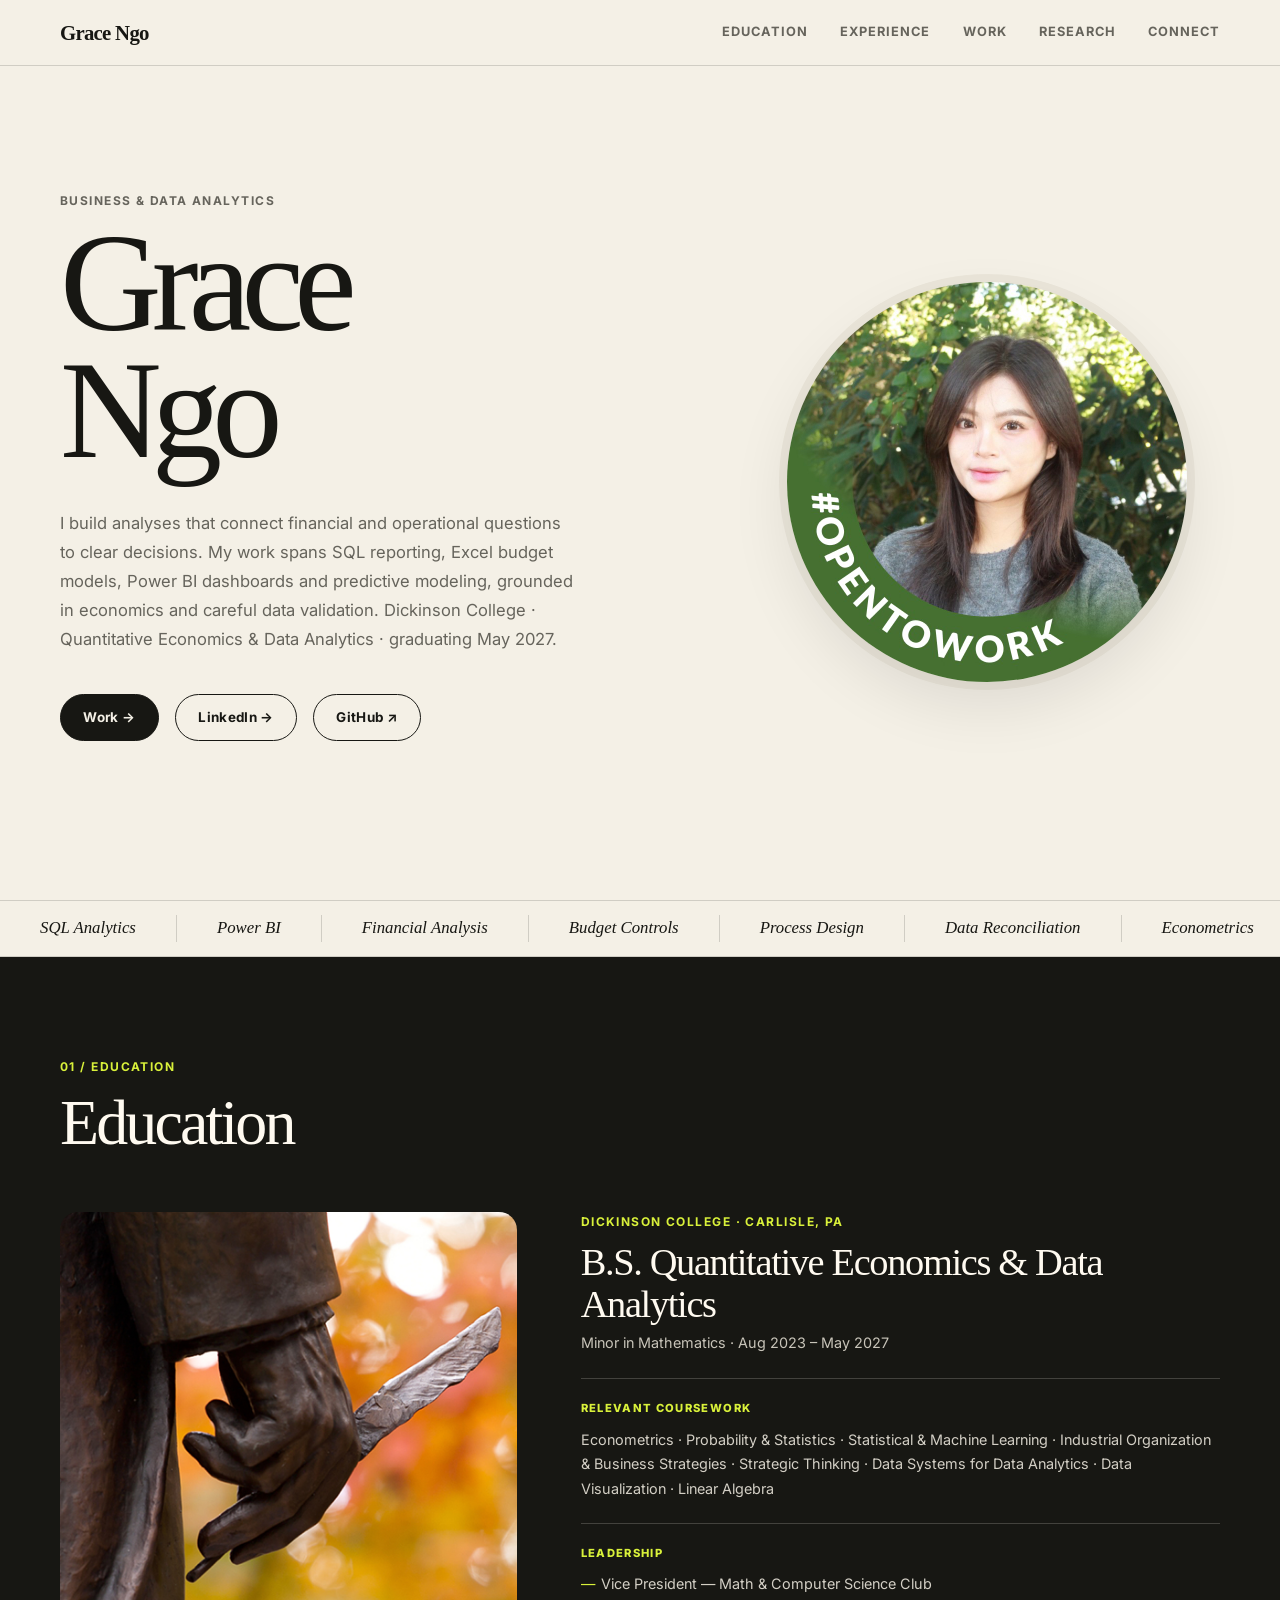
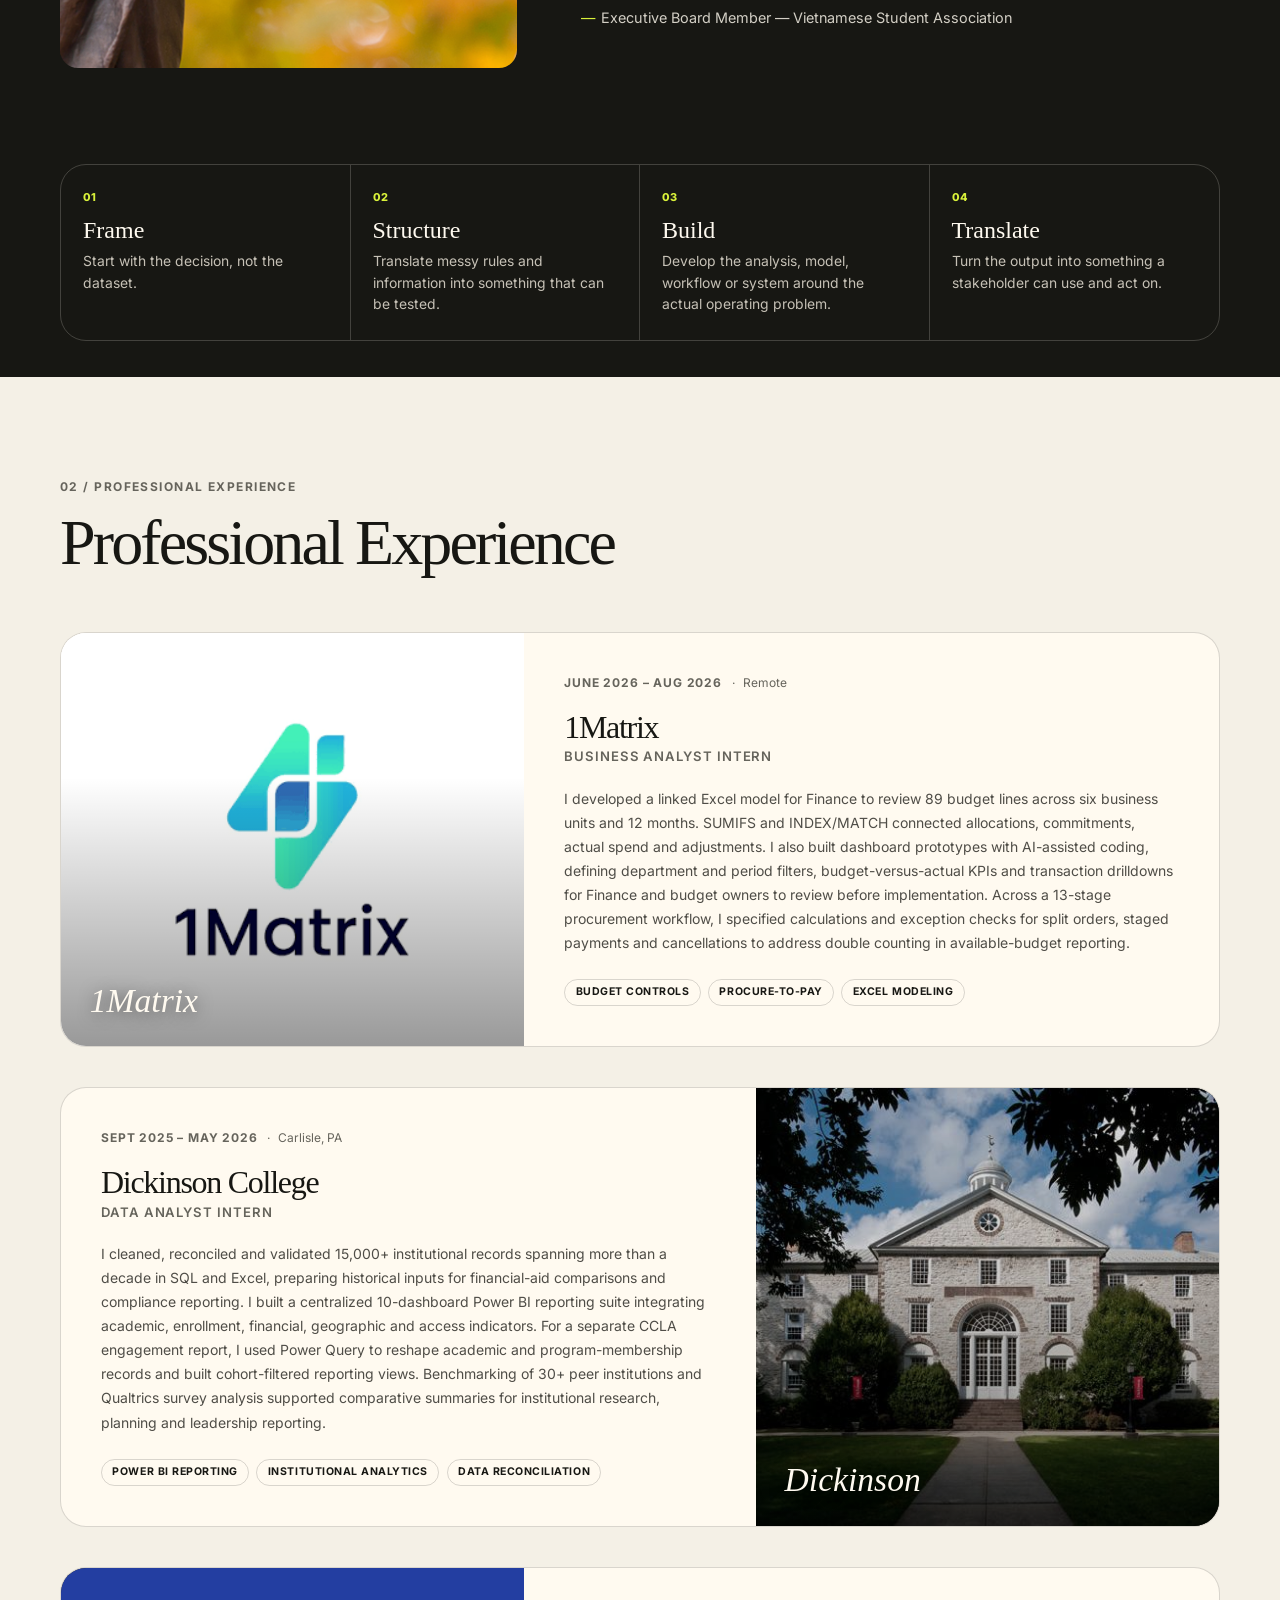
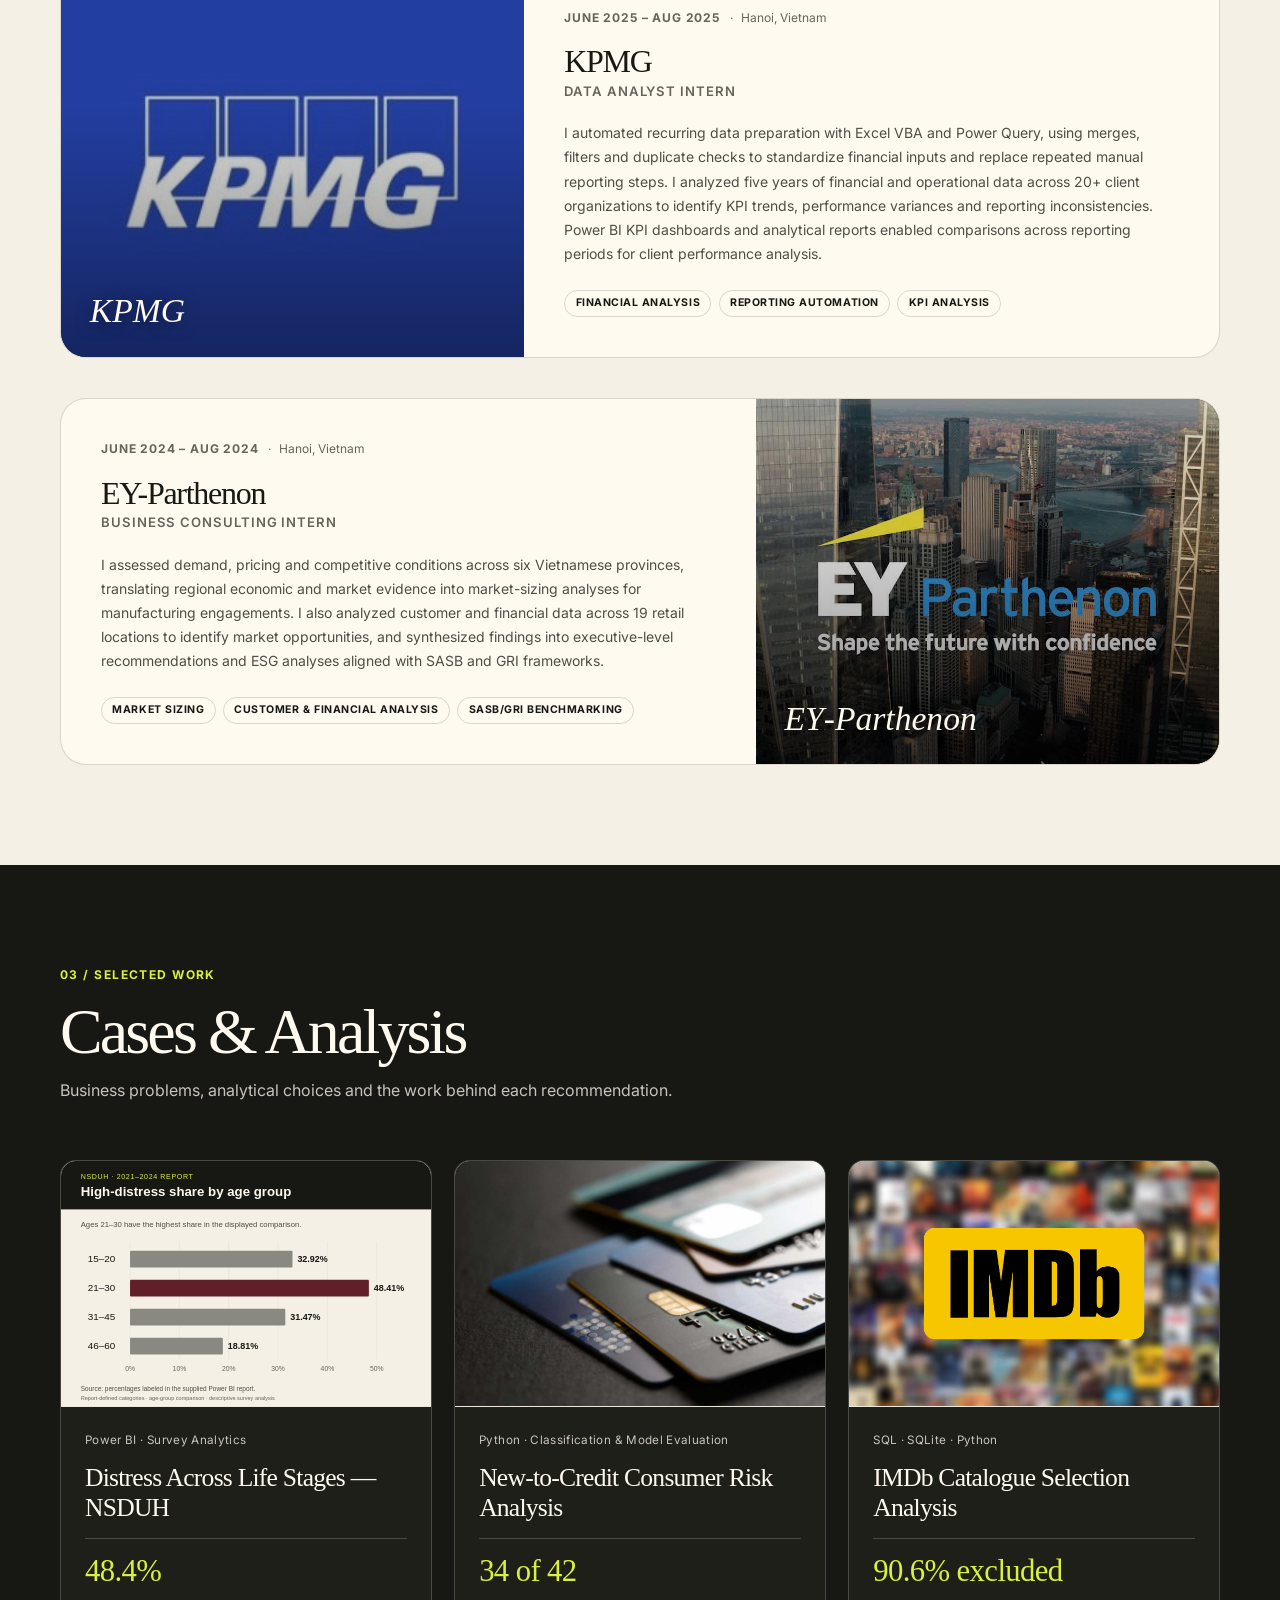
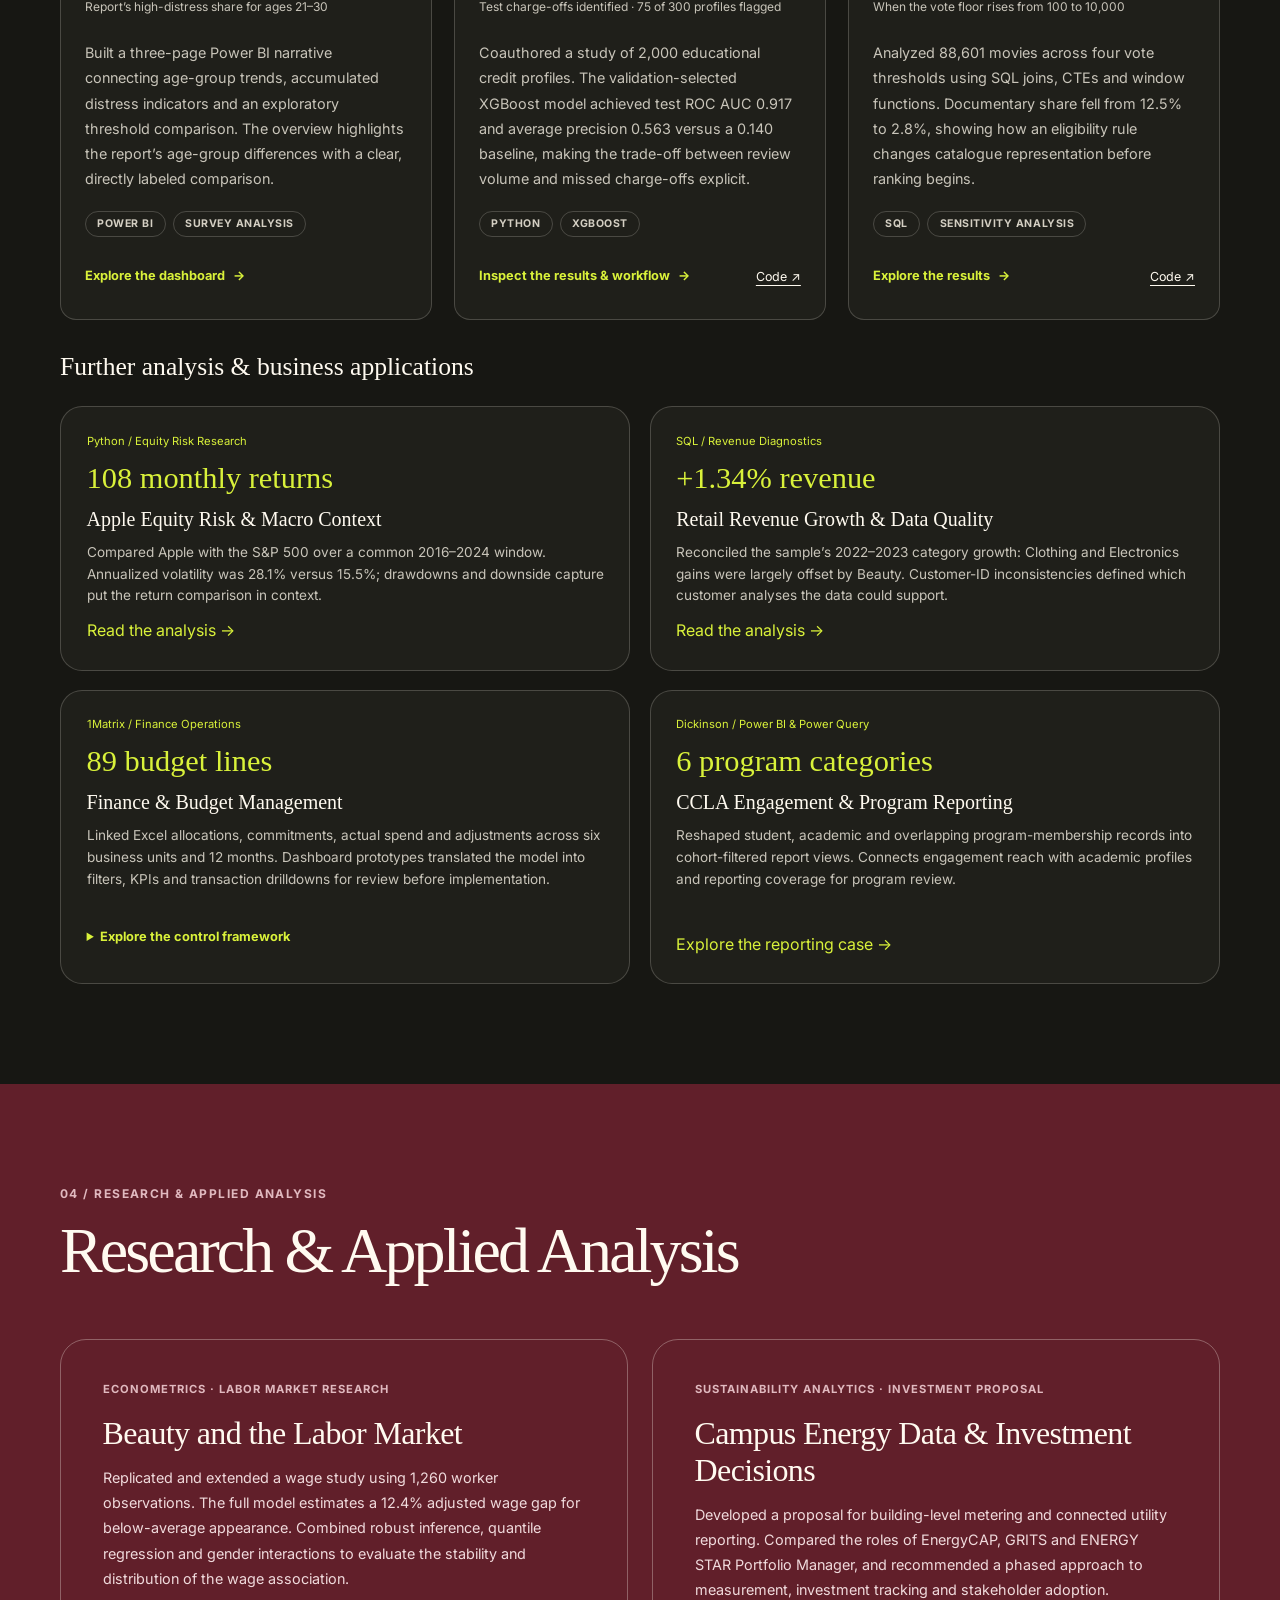
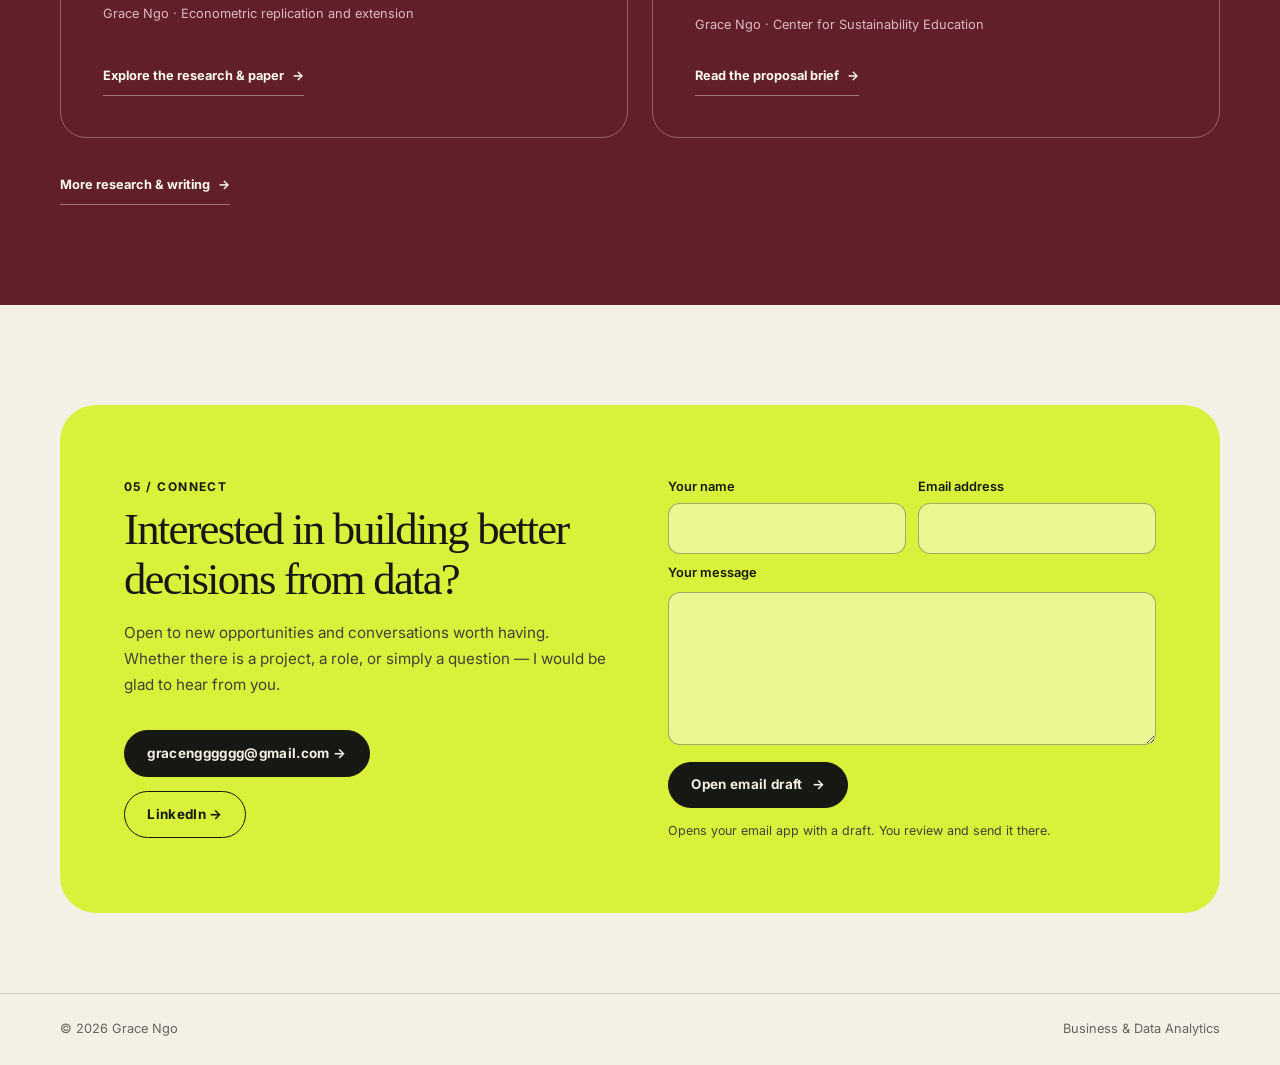
==== commit 0be57b26: "Develop CCLA case with verified report workflow, program context and stakeholder uses" ====
--- a/index.html
+++ b/index.html
@@ -177,7 +177,7 @@
             </div>
             <h3 class="exp-company" id="experience-dickinson-company">Dickinson College</h3>
             <p class="exp-role" id="experience-dickinson-role">Data Analyst Intern</p>
-            <p class="exp-para">I cleaned, reconciled and validated 15,000+ institutional records spanning more than a decade in SQL and Excel, preparing standardized historical inputs for financial-aid comparisons and compliance reporting. I built a centralized Power BI reporting suite with 10 dashboards integrating academic, enrollment, financial, geographic and access indicators. Benchmarking of 30+ peer institutions and Qualtrics survey analysis turned historical records and survey findings into comparative summaries for institutional research, planning and leadership reporting.</p>
+            <p class="exp-para">I cleaned, reconciled and validated 15,000+ institutional records spanning more than a decade in SQL and Excel, preparing historical inputs for financial-aid comparisons and compliance reporting. I built a centralized 10-dashboard Power BI reporting suite integrating academic, enrollment, financial, geographic and access indicators. For a separate CCLA engagement report, I used Power Query to reshape academic and program-membership records and built cohort-filtered reporting views. Benchmarking of 30+ peer institutions and Qualtrics survey analysis supported comparative summaries for institutional research, planning and leadership reporting.</p>
             <div class="exp-tags">
               <span class="etag">Power BI Reporting</span>
               <span class="etag">Institutional Analytics</span>
@@ -287,7 +287,7 @@
         <a href="case-studies/apple-equity-risk.html" class="mini-card"><small>Python / Equity Risk Research</small><span class="mini-metric">108 monthly returns</span><h3>Apple Equity Risk &amp; Macro Context</h3><p>Compared Apple with the S&amp;P 500 over a common 2016&ndash;2024 window. Annualized volatility was 28.1% versus 15.5%; drawdowns and downside capture put the return comparison in context.</p><span class="mini-arrow" aria-hidden="true">Read the analysis &rarr;</span></a>
         <a href="case-studies/retail-revenue.html" class="mini-card"><small>SQL / Revenue Diagnostics</small><span class="mini-metric">+1.34% revenue</span><h3>Retail Revenue Growth &amp; Data Quality</h3><p>Reconciled the sample&rsquo;s 2022&ndash;2023 category growth: Clothing and Electronics gains were largely offset by Beauty. Customer-ID inconsistencies defined which customer analyses the data could support.</p><span class="mini-arrow" aria-hidden="true">Read the analysis &rarr;</span></a>
         <article class="mini-card" aria-labelledby="finance-title"><small>1Matrix / Finance Operations</small><span class="mini-metric">89 budget lines</span><h3 id="finance-title">Finance &amp; Budget Management</h3><p>Linked Excel allocations, commitments, actual spend and adjustments across six business units and 12 months. Dashboard prototypes translated the model into filters, KPIs and transaction drilldowns for review before implementation.</p><details class="case-disclosure"><summary>Explore the control framework</summary><div class="detail-grid"><div class="detail-box"><h4>Keep financial states distinct</h4><p>Separate outstanding commitments from actual spend as purchase requests move through orders and payments.</p></div><div class="detail-box"><h4>Specify exceptions</h4><p>Account for split orders, staged payments and cancellations across a 13-stage procurement workflow.</p></div><div class="detail-box"><h4>Connect model and reporting</h4><p>Use SUMIFS and INDEX/MATCH in the Excel model; define budget-versus-actual KPIs, period filters and drilldowns in dashboard prototypes.</p></div></div></details></article>
-        <a href="case-studies/institutional-analytics.html" class="mini-card"><small>Dickinson / Institutional Analytics</small><span class="mini-metric">10 dashboards</span><h3 id="institutional-title">Institutional Reporting &amp; Alumni Engagement</h3><p>Reconciled 15,000+ records and benchmarked 30+ institutions for reporting and planning. A separate CCLA prototype explores alumni engagement alongside academic, access and geographic context.</p><span class="mini-arrow" aria-hidden="true">Read the CCLA prototype brief &rarr;</span></a>
+        <a href="case-studies/institutional-analytics.html" class="mini-card"><small>Dickinson / Power BI &amp; Power Query</small><span class="mini-metric">6 program categories</span><h3 id="institutional-title">CCLA Engagement &amp; Program Reporting</h3><p>Reshaped student, academic and overlapping program-membership records into cohort-filtered report views. Connects engagement reach with academic profiles and reporting coverage for program review.</p><span class="mini-arrow" aria-hidden="true">Explore the reporting case &rarr;</span></a>
       </div>
     </div>
   </section>
